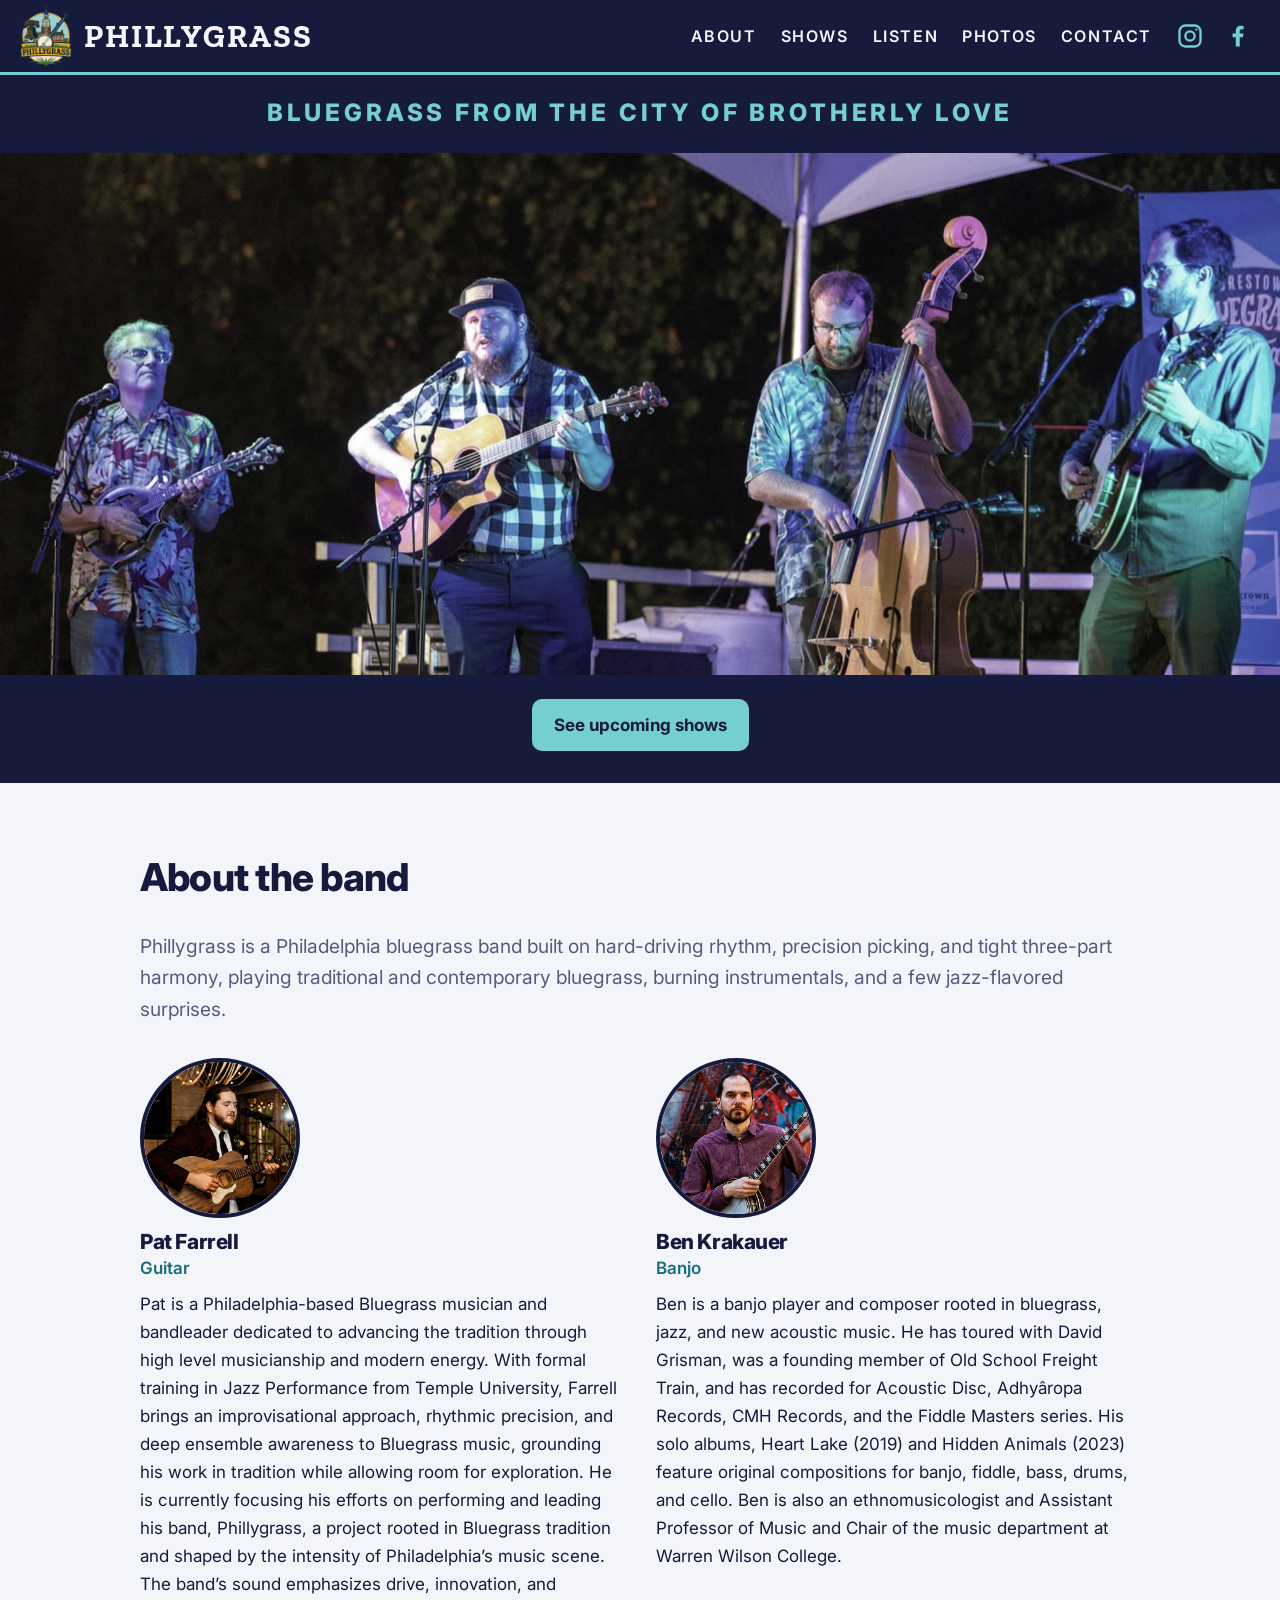
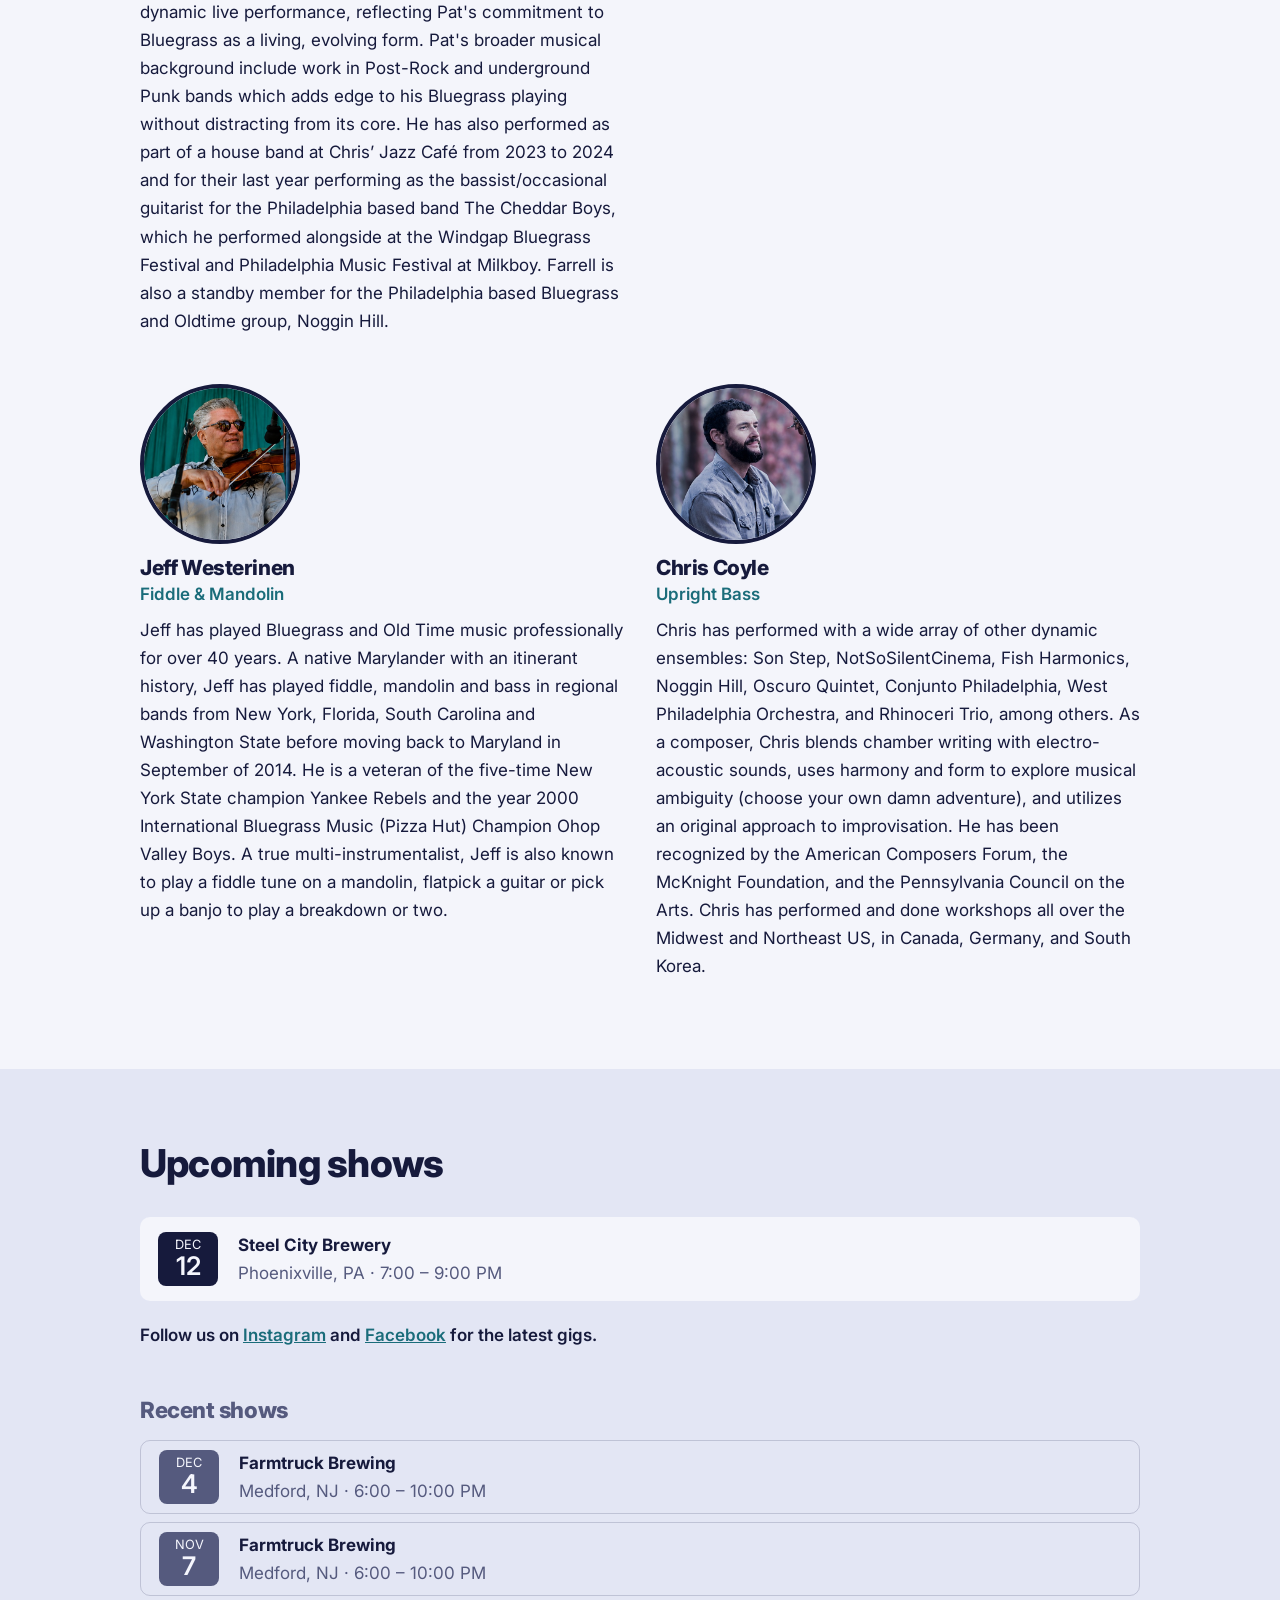
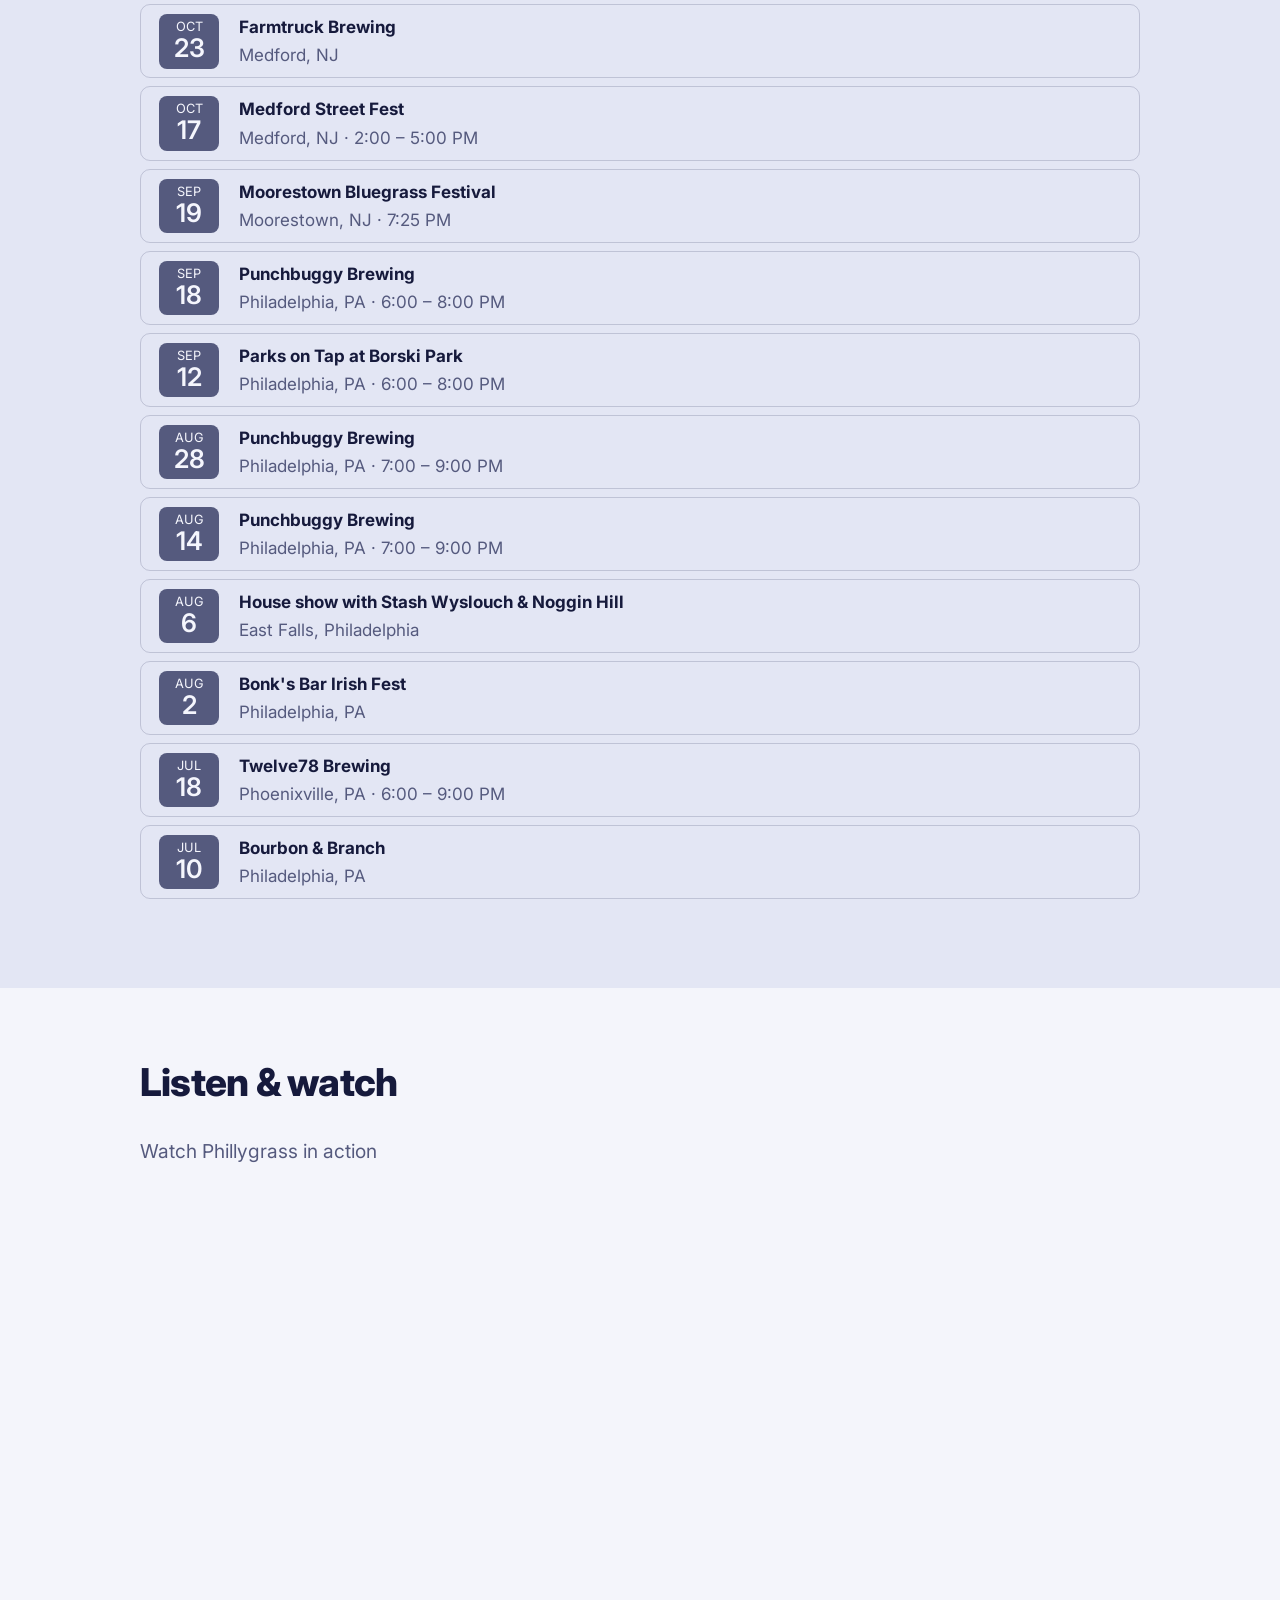
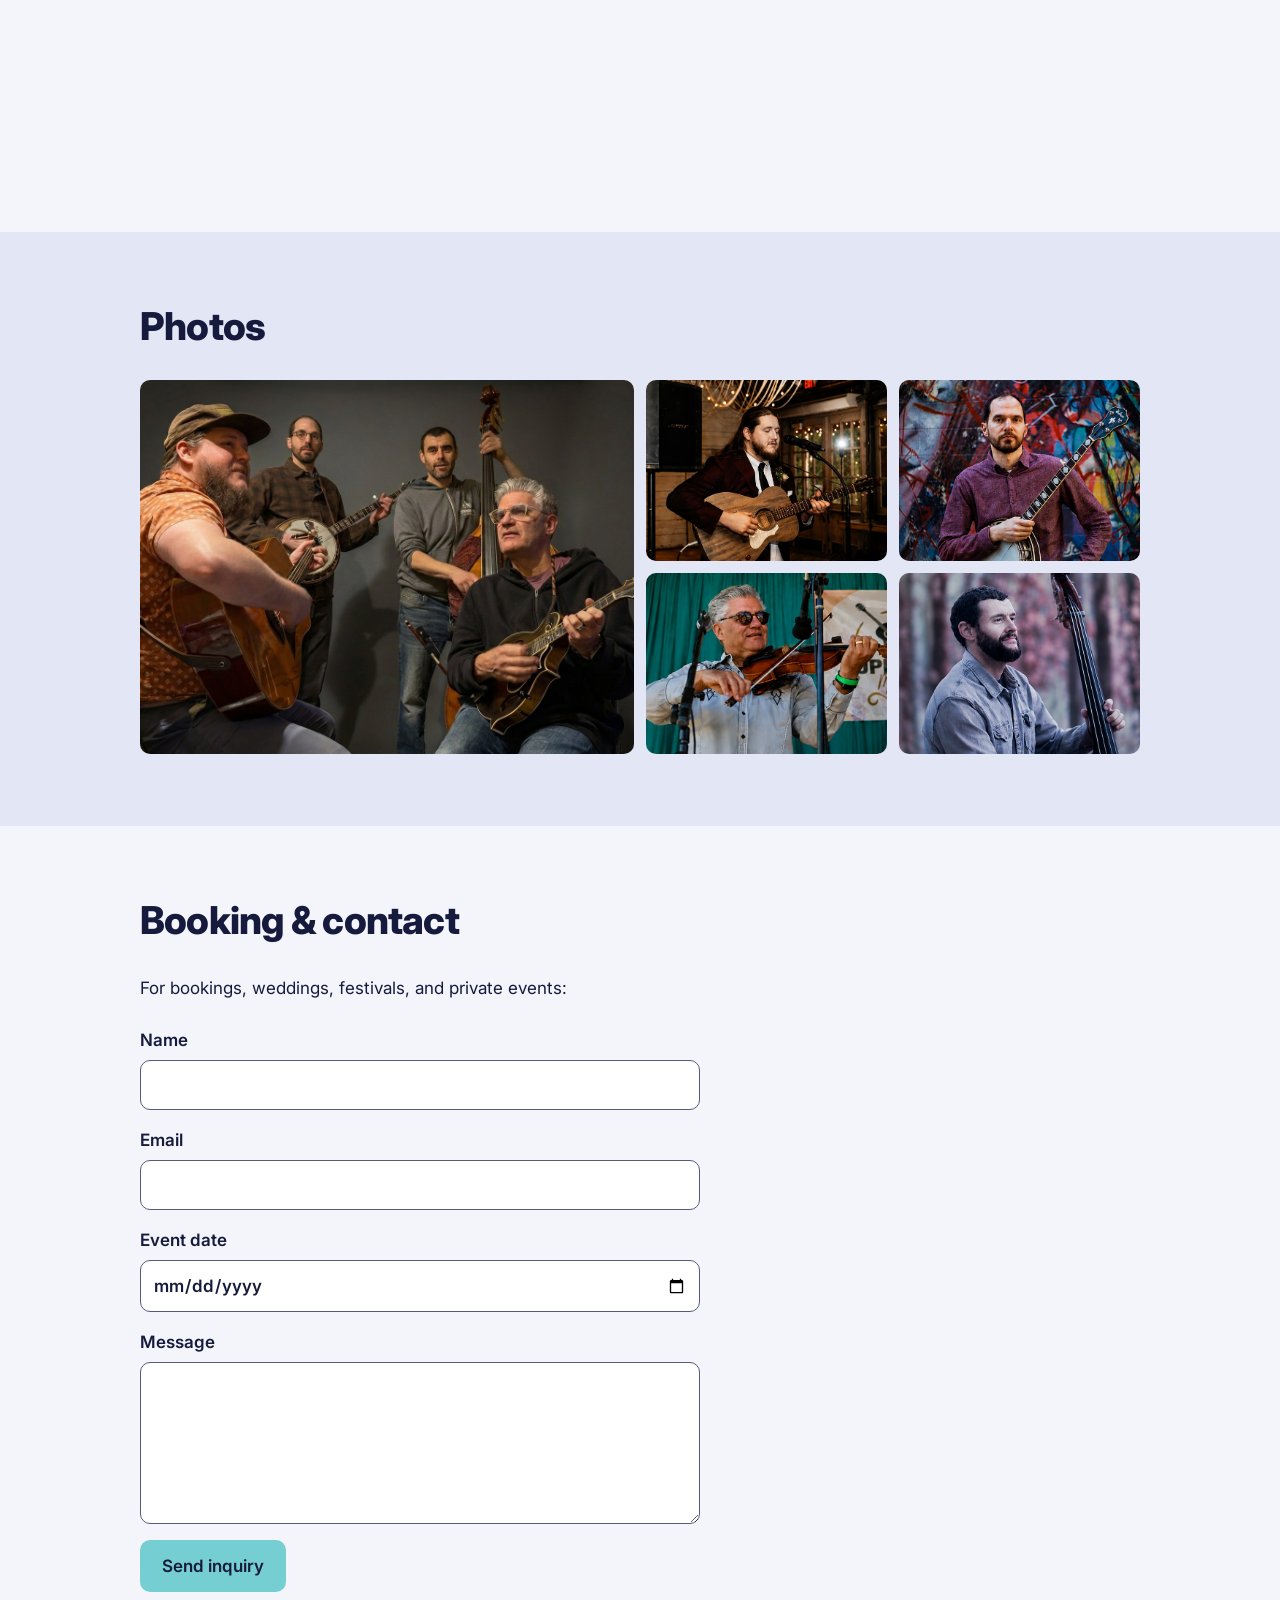
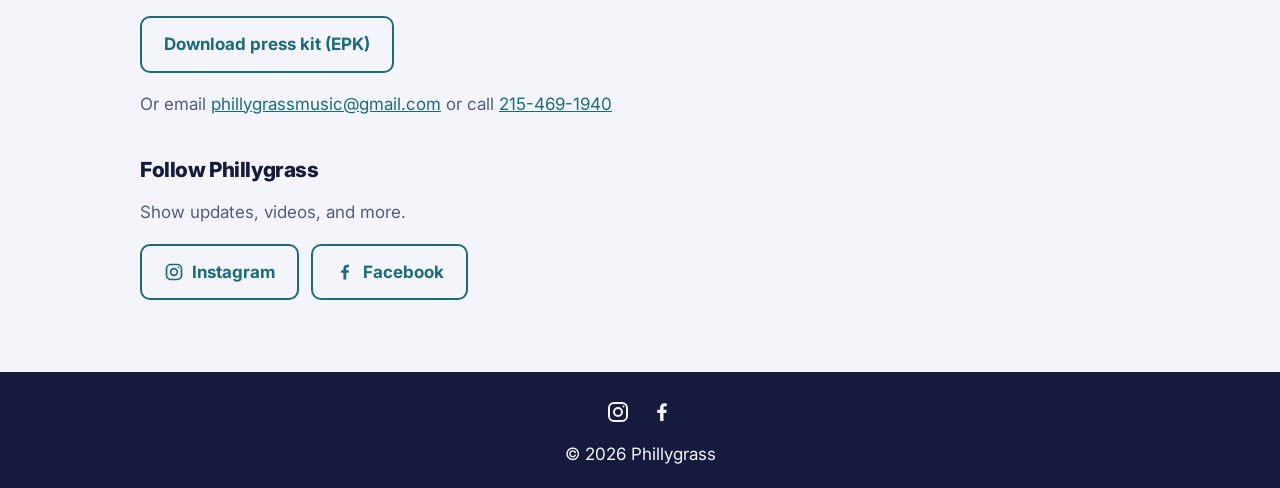
==== index.html @ d00343ff "Add favicon and touch icons Co-Authored-By: Claude <noreply@anthropic.com>" ====
<!doctype html>
<html lang="en">
<head>
  <meta charset="utf-8">
  <meta name="viewport" content="width=device-width, initial-scale=1">
  <title>Phillygrass</title>
  <meta name="description" content="Phillygrass — bluegrass from Philadelphia. Shows, music, and booking.">
  <link rel="icon" href="favicon.ico" sizes="48x48">
  <link rel="icon" href="icon-192.png" type="image/png" sizes="192x192">
  <link rel="apple-touch-icon" href="apple-touch-icon.png">
  <link rel="preconnect" href="https://fonts.googleapis.com">
  <link rel="preconnect" href="https://fonts.gstatic.com" crossorigin>
  <link href="https://fonts.googleapis.com/css2?family=Inter:wght@400;600;700;800&family=Zilla+Slab:wght@700&display=swap" rel="stylesheet">
  <link rel="stylesheet" href="styles.css">
</head>
<body>
  <header class="site-header">
    <a class="logo" href="#top"><img src="images/logo.png" width="449" height="520" alt=""><span>Phillygrass</span></a>
    <button class="nav-toggle" aria-label="Open menu" aria-expanded="false">☰</button>
    <nav class="site-nav">
      <a href="#about">About</a>
      <a href="#shows">Shows</a>
      <a href="#listen">Listen</a>
      <a href="#photos">Photos</a>
      <a href="#contact">Contact</a>
    </nav>
    <div class="social-icons header-social">
      <a href="https://www.instagram.com/phillygrass/" target="_blank" rel="noopener" aria-label="Phillygrass on Instagram">
        <svg viewBox="0 0 24 24" width="24" height="24" fill="none" stroke="currentColor" stroke-width="2" aria-hidden="true"><rect x="3" y="3" width="18" height="18" rx="5"/><circle cx="12" cy="12" r="4"/><circle cx="17.5" cy="6.5" r="1" fill="currentColor" stroke="none"/></svg>
      </a>
      <a href="https://www.facebook.com/profile.php?id=61577040263660" target="_blank" rel="noopener" aria-label="Phillygrass on Facebook">
        <svg viewBox="0 0 24 24" width="24" height="24" fill="currentColor" aria-hidden="true"><path d="M13.5 21v-8h2.7l.5-3.2h-3.2V7.9c0-.9.4-1.7 1.8-1.7h1.5V3.4c-.3 0-1.3-.2-2.4-.2-2.6 0-4.3 1.6-4.3 4.4v2.2H7.3V13h2.8v8h3.4z"/></svg>
      </a>
    </div>
  </header>

  <main id="top">
    <section class="hero">
      <h1 class="visually-hidden">Phillygrass</h1>
      <p class="tagline-bar">Bluegrass from the City of Brotherly Love</p>
      <img class="hero-photo" src="images/hero.jpg" width="1920" height="1228" fetchpriority="high"
           alt="Phillygrass on stage: mandolin, guitar, upright bass and banjo">
      <div class="hero-cta"><a class="button" href="#shows">See upcoming shows</a></div>
    </section>

    <section id="about" class="section">
      <h2>About the band</h2>
      <p class="lead">
        Phillygrass is a Philadelphia bluegrass band built on hard-driving rhythm, precision picking,
        and tight three-part harmony, playing traditional and contemporary bluegrass, burning
        instrumentals, and a few jazz-flavored surprises.
      </p>
      <div class="members">
        <article class="member">
          <img class="photo" src="images/pat-farrell.jpg" alt="Pat Farrell playing guitar" style="object-position: 38% 50%" loading="lazy">
          <h3>Pat Farrell</h3>
          <p class="role">Guitar</p>
          <p>Pat is a Philadelphia-based Bluegrass musician and bandleader dedicated to advancing the tradition through high level musicianship and modern energy. With formal training in Jazz Performance from Temple University, Farrell brings an improvisational approach, rhythmic precision, and deep ensemble awareness to Bluegrass music, grounding his work in tradition while allowing room for exploration. He is currently focusing his efforts on performing and leading his band, Phillygrass, a project rooted in Bluegrass tradition and shaped by the intensity of Philadelphia’s music scene. The band’s sound emphasizes drive, innovation, and dynamic live performance, reflecting Pat's commitment to Bluegrass as a living, evolving form. Pat's broader musical background include work in Post-Rock and underground Punk bands which adds edge to his Bluegrass playing without distracting from its core. He has also performed as part of a house band at Chris’ Jazz Café from 2023 to 2024 and for their last year performing as the bassist/occasional guitarist for the Philadelphia based band The Cheddar Boys, which he performed alongside at the Windgap Bluegrass Festival and Philadelphia Music Festival at Milkboy. Farrell is also a standby member for the Philadelphia based Bluegrass and Oldtime group, Noggin Hill.</p>
        </article>
        <article class="member">
          <img class="photo" src="images/ben-krakauer.jpg" alt="Ben Krakauer with his banjo" style="object-position: 27% 50%" loading="lazy">
          <h3>Ben Krakauer</h3>
          <p class="role">Banjo</p>
          <p>Ben is a banjo player and composer rooted in bluegrass, jazz, and new acoustic music. He has toured with David Grisman, was a founding member of Old School Freight Train, and has recorded for Acoustic Disc, Adhyâropa Records, CMH Records, and the Fiddle Masters series. His solo albums, Heart Lake (2019) and Hidden Animals (2023) feature original compositions for banjo, fiddle, bass, drums, and cello. Ben is also an ethnomusicologist and Assistant Professor of Music and Chair of the music department at Warren Wilson College.</p>
        </article>
        <article class="member">
          <img class="photo" src="images/jeff-westerinen.jpg" alt="Jeff Westerinen playing fiddle" style="object-position: 5% 50%" loading="lazy">
          <h3>Jeff Westerinen</h3>
          <p class="role">Fiddle &amp; Mandolin</p>
          <p>Jeff has played Bluegrass and Old Time music professionally for over 40 years. A native Marylander with an itinerant history, Jeff has played fiddle, mandolin and bass in regional bands from New York, Florida, South Carolina and Washington State before moving back to Maryland in September of 2014. He is a veteran of the five-time New York State champion Yankee Rebels and the year 2000 International Bluegrass Music (Pizza Hut) Champion Ohop Valley Boys. A true multi-instrumentalist, Jeff is also known to play a fiddle tune on a mandolin, flatpick a guitar or pick up a banjo to play a breakdown or two.</p>
        </article>
        <article class="member">
          <img class="photo" src="images/chris-coyle.jpg" alt="Chris Coyle with his upright bass" style="object-position: 0% 50%" loading="lazy">
          <h3>Chris Coyle</h3>
          <p class="role">Upright Bass</p>
          <p>Chris has performed with a wide array of other dynamic ensembles: Son Step, NotSoSilentCinema, Fish Harmonics, Noggin Hill, Oscuro Quintet, Conjunto Philadelphia, West Philadelphia Orchestra, and Rhinoceri Trio, among others. As a composer, Chris blends chamber writing with electro-acoustic sounds, uses harmony and form to explore musical ambiguity (choose your own damn adventure), and utilizes an original approach to improvisation. He has been recognized by the American Composers Forum, the McKnight Foundation, and the Pennsylvania Council on the Arts. Chris has performed and done workshops all over the Midwest and Northeast US, in Canada, Germany, and South Korea.</p>
        </article>
      </div>
    </section>

    <section id="shows" class="section alt">
      <h2>Upcoming shows</h2>
      <ul class="shows" id="show-list"></ul>
      <p class="muted" id="no-shows" hidden>No shows booked right now. Check back soon!</p>
      <p class="follow-hint">Follow us on
        <a href="https://www.instagram.com/phillygrass/" target="_blank" rel="noopener">Instagram</a> and
        <a href="https://www.facebook.com/profile.php?id=61577040263660" target="_blank" rel="noopener">Facebook</a>
        for the latest gigs.</p>
      <h3 class="past-heading" id="past-heading" hidden>Recent shows</h3>
      <ul class="shows past" id="past-list"></ul>
      <!-- TODO: add Bandsintown artist ID to embed below -->
      <!-- <div class="bandsintown-embed" style="margin-top: 40px;"></div> -->
    </section>

    <section id="listen" class="section">
      <h2>Listen &amp; watch</h2>
      <p class="lead">Watch Phillygrass in action</p>
      <div class="media">
        <div class="embed">
          <iframe src="https://www.youtube-nocookie.com/embed/i1veaKCDo1w" title="Phillygrass: Beating Around the Bush"
                  loading="lazy" allow="accelerometer; encrypted-media; gyroscope; picture-in-picture" allowfullscreen></iframe>
        </div>
        <div class="embed">
          <iframe src="https://www.youtube-nocookie.com/embed/bGxZqrZrYQU" title="Phillygrass: Blue Ridge Cabin Home"
                  loading="lazy" allow="accelerometer; encrypted-media; gyroscope; picture-in-picture" allowfullscreen></iframe>
        </div>
        <div class="embed">
          <iframe src="https://www.youtube-nocookie.com/embed/hlEKR7obTJA" title="Phillygrass: Kentucky Waltz"
                  loading="lazy" allow="accelerometer; encrypted-media; gyroscope; picture-in-picture" allowfullscreen></iframe>
        </div>
        <div class="embed">
          <iframe src="https://www.youtube-nocookie.com/embed/d9OqrLvWnGY" title="Phillygrass: Girl from West Virginia"
                  loading="lazy" allow="accelerometer; encrypted-media; gyroscope; picture-in-picture" allowfullscreen></iframe>
        </div>
        <!-- TODO: add more videos here, or a Spotify/Bandcamp player embed -->
        <!-- <div class="embed">...</div> -->
      </div>
    </section>

    <section id="photos" class="section alt">
      <h2>Photos</h2>
      <div class="gallery">
        <figure class="gallery-item feature"><img src="images/band.jpg" width="1344" height="800" alt="Phillygrass: guitar, banjo, upright bass and mandolin" loading="lazy"></figure>
        <figure class="gallery-item"><img src="images/pat-farrell.jpg" width="740" height="494" alt="Pat Farrell playing guitar" style="object-position: 38% 50%" loading="lazy"></figure>
        <figure class="gallery-item"><img src="images/ben-krakauer.jpg" width="760" height="494" alt="Ben Krakauer with his banjo" style="object-position: 27% 50%" loading="lazy"></figure>
        <figure class="gallery-item"><img src="images/jeff-westerinen.jpg" width="740" height="494" alt="Jeff Westerinen playing fiddle" style="object-position: 5% 50%" loading="lazy"></figure>
        <figure class="gallery-item"><img src="images/chris-coyle.jpg" width="760" height="494" alt="Chris Coyle with his upright bass" style="object-position: 0% 50%" loading="lazy"></figure>
      </div>
    </section>

    <section id="contact" class="section">
      <h2>Booking &amp; contact</h2>
      <p>For bookings, weddings, festivals, and private events:</p>
      <form class="contact-form" action="https://formspree.io/f/mrppdyee" method="POST">
        <label>Name <input type="text" name="name" required autocomplete="name"></label>
        <label>Email <input type="email" name="email" required autocomplete="email"></label>
        <label>Event date <input type="date" name="event_date"></label>
        <label>Message <textarea name="message" rows="5" required></textarea></label>
        <input type="text" name="_gotcha" tabindex="-1" autocomplete="off" class="hp" aria-hidden="true">
        <button class="button" type="submit">Send inquiry</button>
      </form>
      <!-- TODO: put the real EPK PDF at epk/phillygrass-epk.pdf -->
      <p><a class="button outline" href="epk/phillygrass-epk.pdf" download>Download press kit (EPK)</a></p>
      <p class="muted">Or email <a href="mailto:phillygrassmusic@gmail.com">phillygrassmusic@gmail.com</a> or call <a href="tel:+12154691940">215-469-1940</a></p>
      <h3 class="follow-heading">Follow Phillygrass</h3>
      <p class="muted">Show updates, videos, and more.</p>
      <div class="social-buttons">
        <a class="button outline" href="https://www.instagram.com/phillygrass/" target="_blank" rel="noopener">
          <svg viewBox="0 0 24 24" width="20" height="20" fill="none" stroke="currentColor" stroke-width="2" aria-hidden="true"><rect x="3" y="3" width="18" height="18" rx="5"/><circle cx="12" cy="12" r="4"/><circle cx="17.5" cy="6.5" r="1" fill="currentColor" stroke="none"/></svg>
          Instagram
        </a>
        <a class="button outline" href="https://www.facebook.com/profile.php?id=61577040263660" target="_blank" rel="noopener">
          <svg viewBox="0 0 24 24" width="20" height="20" fill="currentColor" aria-hidden="true"><path d="M13.5 21v-8h2.7l.5-3.2h-3.2V7.9c0-.9.4-1.7 1.8-1.7h1.5V3.4c-.3 0-1.3-.2-2.4-.2-2.6 0-4.3 1.6-4.3 4.4v2.2H7.3V13h2.8v8h3.4z"/></svg>
          Facebook
        </a>
      </div>
    </section>
  </main>

  <footer class="site-footer">
    <div class="social-icons">
      <a href="https://www.instagram.com/phillygrass/" target="_blank" rel="noopener" aria-label="Phillygrass on Instagram">
        <svg viewBox="0 0 24 24" width="24" height="24" fill="none" stroke="currentColor" stroke-width="2" aria-hidden="true"><rect x="3" y="3" width="18" height="18" rx="5"/><circle cx="12" cy="12" r="4"/><circle cx="17.5" cy="6.5" r="1" fill="currentColor" stroke="none"/></svg>
      </a>
      <a href="https://www.facebook.com/profile.php?id=61577040263660" target="_blank" rel="noopener" aria-label="Phillygrass on Facebook">
        <svg viewBox="0 0 24 24" width="24" height="24" fill="currentColor" aria-hidden="true"><path d="M13.5 21v-8h2.7l.5-3.2h-3.2V7.9c0-.9.4-1.7 1.8-1.7h1.5V3.4c-.3 0-1.3-.2-2.4-.2-2.6 0-4.3 1.6-4.3 4.4v2.2H7.3V13h2.8v8h3.4z"/></svg>
      </a>
    </div>
    <p>&copy; <span id="year"></span> Phillygrass</p>
  </footer>

  <script src="shows.js"></script>
  <script src="main.js"></script>
</body>
</html>
---- styles.css ----
:root {
  --bg: #f4f5fb;
  --bg-alt: #e3e6f4;
  --ink: #161a3c;
  --muted: #555a7e;
  --accent: #75cfd2;
  --link: #1a6c7a;
  --on-dark: #f5f6fd;
  --night: #161a3c;
  --radius: 10px;
  --max: 1000px;
}

* { box-sizing: border-box; }
html { scroll-behavior: smooth; scroll-padding-top: 64px; }
body {
  margin: 0;
  background: var(--bg);
  color: var(--ink);
  font-family: "Inter", system-ui, -apple-system, "Segoe UI", Roboto, sans-serif;
  font-size: 17px;
  line-height: 1.65;
  -webkit-font-smoothing: antialiased;
}
h1, h2, h3 { font-weight: 800; letter-spacing: -0.02em; line-height: 1.15; }
a { color: var(--link); }
.muted { color: var(--muted); }

/* Header */
.site-header {
  position: sticky; top: 0; z-index: 10;
  display: flex; align-items: center; justify-content: space-between;
  padding: 6px 20px;
  background: var(--night);
  border-bottom: 3px solid var(--accent);
}
.logo {
  display: flex; align-items: center; gap: 12px;
  color: var(--on-dark); text-decoration: none;
  font-family: "Zilla Slab", Georgia, serif; font-size: 2rem; font-weight: 700; letter-spacing: 0.06em; text-transform: uppercase;
}
.logo img { height: 60px; width: auto; display: block; }
.site-nav { display: flex; gap: 24px; }
.site-nav a {
  color: var(--on-dark); text-decoration: none;
  font-size: 1rem; font-weight: 600; letter-spacing: 0.1em; text-transform: uppercase;
}
.site-nav a:hover { color: var(--accent); }
.logo { margin-right: auto; }
.social-icons { display: flex; gap: 4px; }
.social-icons a { display: grid; place-items: center; width: 40px; height: 40px; color: var(--on-dark); }
.social-icons a:hover { color: var(--accent); }
.header-social { margin-left: 16px; }
.header-social a { width: 44px; height: 44px; color: var(--accent); }
.header-social a:hover { color: var(--on-dark); }
.header-social svg { width: 28px; height: 28px; }
.nav-toggle {
  display: none; background: none; border: 0;
  color: var(--on-dark); font-size: 1.6rem; cursor: pointer;
}

/* Hero */
.hero { background: var(--night); color: var(--on-dark); text-align: center; }
.hero-photo {
  display: block; width: 100%; height: auto;
  max-height: 58vh; object-fit: cover; object-position: center 40%;
}
.tagline-bar {
  background: var(--night); color: var(--accent); text-align: center;
  padding: 18px 20px 20px; margin: 0;
  font-size: 1.5rem; font-weight: 800; letter-spacing: 0.16em; text-transform: uppercase;
}
.hero-cta { padding: 24px 20px 32px; }
.visually-hidden {
  position: absolute; width: 1px; height: 1px; overflow: hidden;
  clip: rect(0 0 0 0); white-space: nowrap;
}

/* Buttons */
.button {
  display: inline-block;
  background: var(--accent); color: var(--night);
  padding: 12px 22px; border-radius: var(--radius);
  text-decoration: none; font-weight: 700;
}
.button:hover { filter: brightness(1.1); }
.button.small { padding: 6px 14px; font-size: 0.9rem; }

/* Sections */
.section { padding: 72px 20px; }
.section > * { max-width: var(--max); margin-left: auto; margin-right: auto; }
.section.alt { background: var(--bg-alt); }
.section h2 { font-size: 2.4rem; margin-top: 0; }
.lead { font-size: 1.2rem; color: var(--muted); }

/* Members */
.members {
  display: grid; gap: 32px;
  grid-template-columns: repeat(auto-fit, minmax(min(100%, 420px), 1fr));
  margin-top: 32px;
}
.member .photo {
  display: block; object-fit: cover;
  width: 160px; aspect-ratio: 1; border-radius: 50%;
  background: var(--bg-alt) center/cover;
  border: 4px solid var(--night);
  margin-bottom: 12px;
}
.member h3 { margin: 0; font-size: 1.3rem; }
.member .role { margin: 0 0 8px; color: var(--link); font-weight: 600; }
.member p { margin-top: 0; }

/* Shows */
.shows { list-style: none; padding: 0; display: grid; gap: 14px; }
.show {
  display: flex; align-items: center; gap: 20px;
  background: var(--bg); padding: 14px 18px; border-radius: var(--radius);
}
.show-date {
  display: flex; flex-direction: column; align-items: center;
  min-width: 60px; padding: 6px; border-radius: 8px;
  background: var(--night); color: var(--on-dark); line-height: 1.1;
}
.show-date .month { text-transform: uppercase; font-size: 0.8rem; }
.show-date .day { font-size: 1.6rem; font-weight: 600; }
.show-info { flex: 1; display: flex; flex-direction: column; }
.past-heading { margin: 48px auto 16px; font-size: 1.4rem; color: var(--muted); }
.shows.past { gap: 8px; }
.shows.past .show { padding: 8px 18px; background: transparent; border: 1px solid rgba(85, 90, 126, 0.25); }
.shows.past .show-date { background: var(--muted); }

/* Media */
.media { display: grid; gap: 24px; grid-template-columns: repeat(auto-fit, minmax(min(100%, 400px), 1fr)); }
.embed { aspect-ratio: 16 / 9; border-radius: var(--radius); overflow: hidden; }
.embed iframe { width: 100%; height: 100%; border: 0; }
.placeholder {
  display: grid; place-items: center;
  border: 2px dashed var(--muted); color: var(--muted);
}

/* Gallery */
.gallery { display: grid; gap: 12px; grid-template-columns: repeat(4, 1fr); }
.gallery-item { margin: 0; }
.gallery-item.feature { grid-column: span 2; grid-row: span 2; }
.gallery-photo, .gallery-item img {
  width: 100%; aspect-ratio: 4 / 3; object-fit: cover;
  border-radius: var(--radius); background: var(--bg) center/cover;
  border: 2px dashed var(--muted);
}
.gallery-item img { border: 0; display: block; height: auto; }
.gallery-item.feature img { height: 100%; aspect-ratio: auto; }

/* Contact form */
.contact-form {
  display: grid; gap: 16px; margin: 24px auto;
  grid-template-columns: minmax(0, 560px);
}
.contact-form label { display: grid; gap: 6px; font-weight: 600; }
.contact-form input, .contact-form textarea {
  font: inherit; padding: 10px 12px; border: 1px solid var(--muted);
  border-radius: var(--radius); background: #fff; color: var(--ink);
}
.contact-form button { justify-self: start; border: 0; cursor: pointer; font: inherit; font-weight: 600; }
.hp { position: absolute; left: -9999px; }
.button.outline { background: transparent; color: var(--link); border: 2px solid var(--link); }

/* Contact */
.follow-hint { margin: 20px auto 0; font-weight: 600; }
.follow-heading { margin: 40px auto 4px; font-size: 1.3rem; }
.social-buttons { display: flex; gap: 12px; flex-wrap: wrap; margin-top: 12px; }
.social-buttons .button { display: inline-flex; align-items: center; gap: 8px; }

/* Footer */
.site-footer { background: var(--night); color: var(--on-dark); text-align: center; padding: 20px; }
.site-footer .social-icons { justify-content: center; margin-bottom: 8px; }
.site-footer p { margin: 0; }

/* Mobile */
@media (max-width: 680px) {
  .nav-toggle { display: block; order: 2; }
  .header-social { order: 1; margin-left: 0; }
  .site-nav {
    display: none;
    position: absolute; top: 100%; left: 0; right: 0;
    flex-direction: column; gap: 0;
    background: var(--night);
    border-bottom: 3px solid var(--accent);
    box-shadow: 0 8px 16px rgba(0, 0, 0, 0.35);
  }
  .site-nav.open { display: flex; }
  .site-nav a { padding: 14px 20px; border-top: 1px solid rgba(255, 255, 255, 0.1); }
  .logo { font-size: 1.45rem; }
  .logo img { height: 46px; }
  .tagline-bar { font-size: 0.68rem; letter-spacing: 0.1em; padding: 12px 12px 14px; }
  .section { padding: 56px 16px; }
  .show { flex-wrap: wrap; }
  .gallery { grid-template-columns: repeat(2, 1fr); }
  .gallery-item.feature { grid-column: 1 / -1; grid-row: auto; }
  .gallery-item.feature img { height: auto; aspect-ratio: 16 / 10; }
}
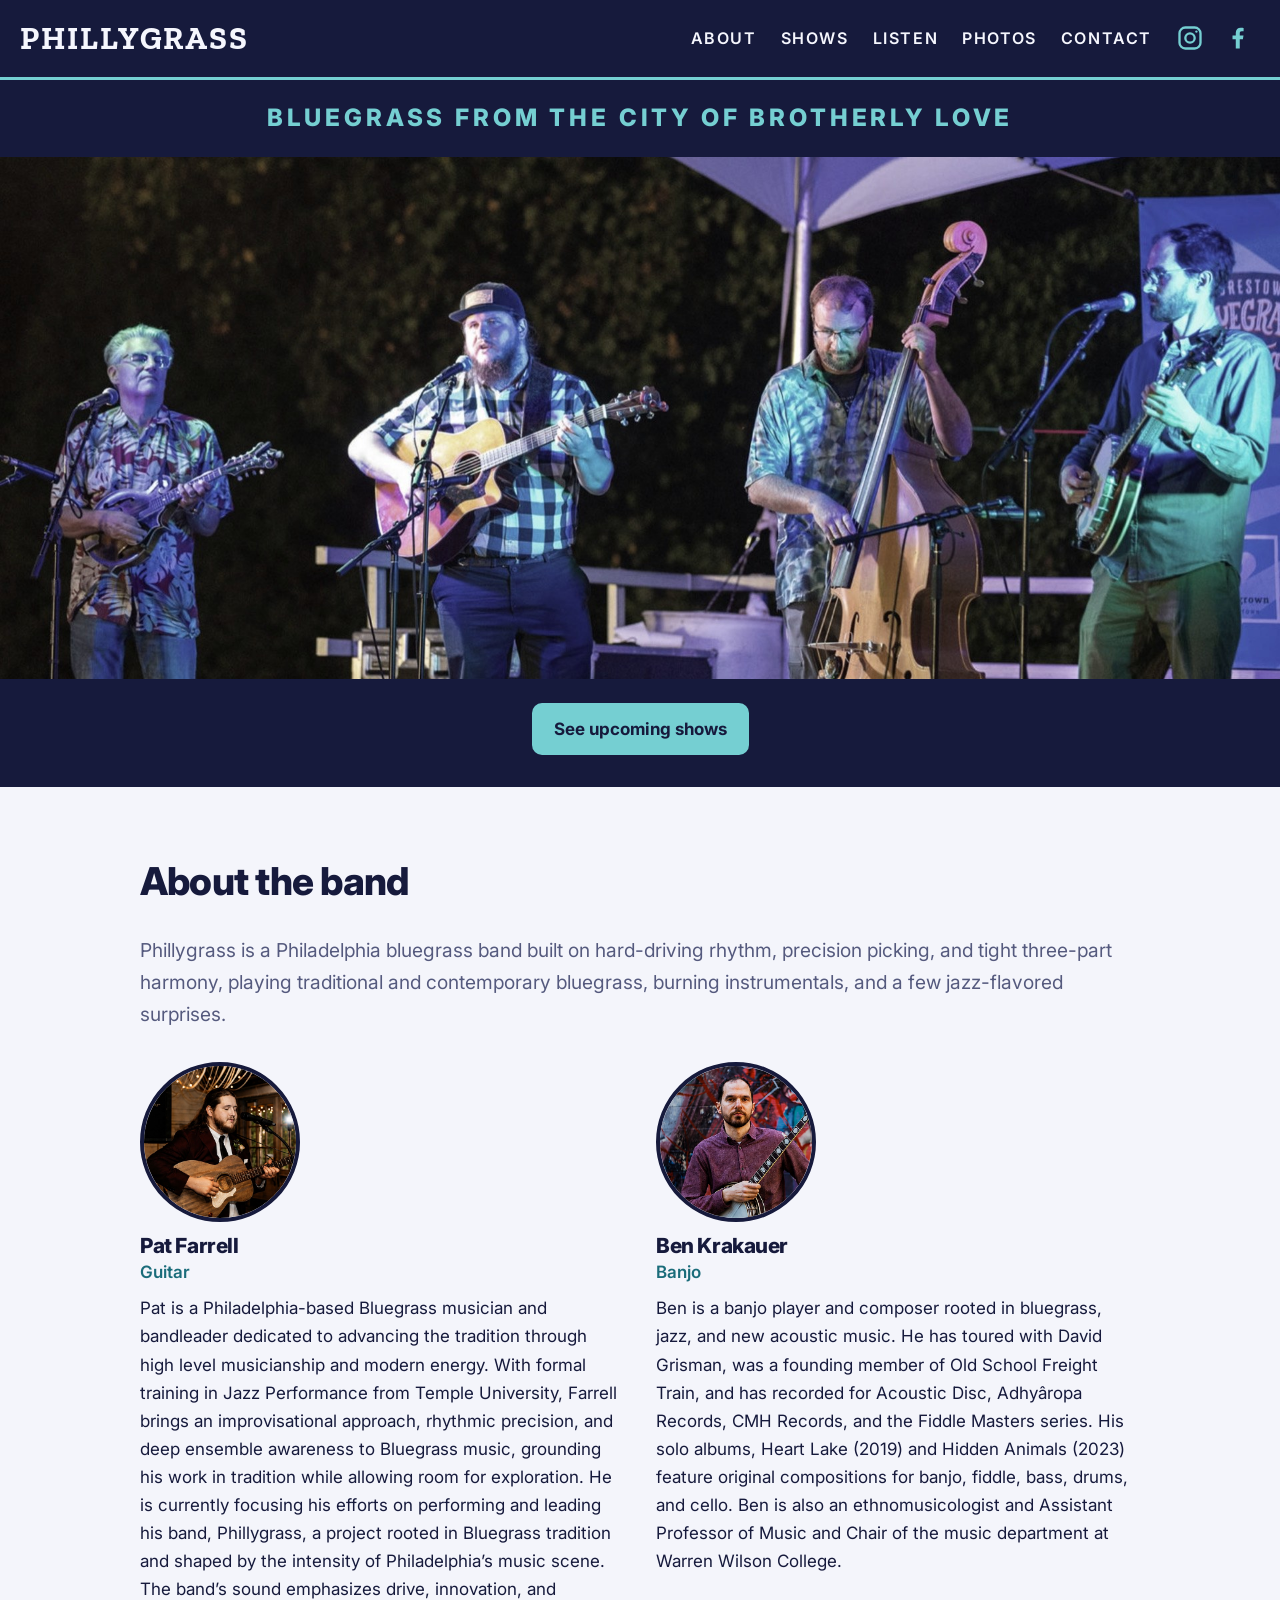
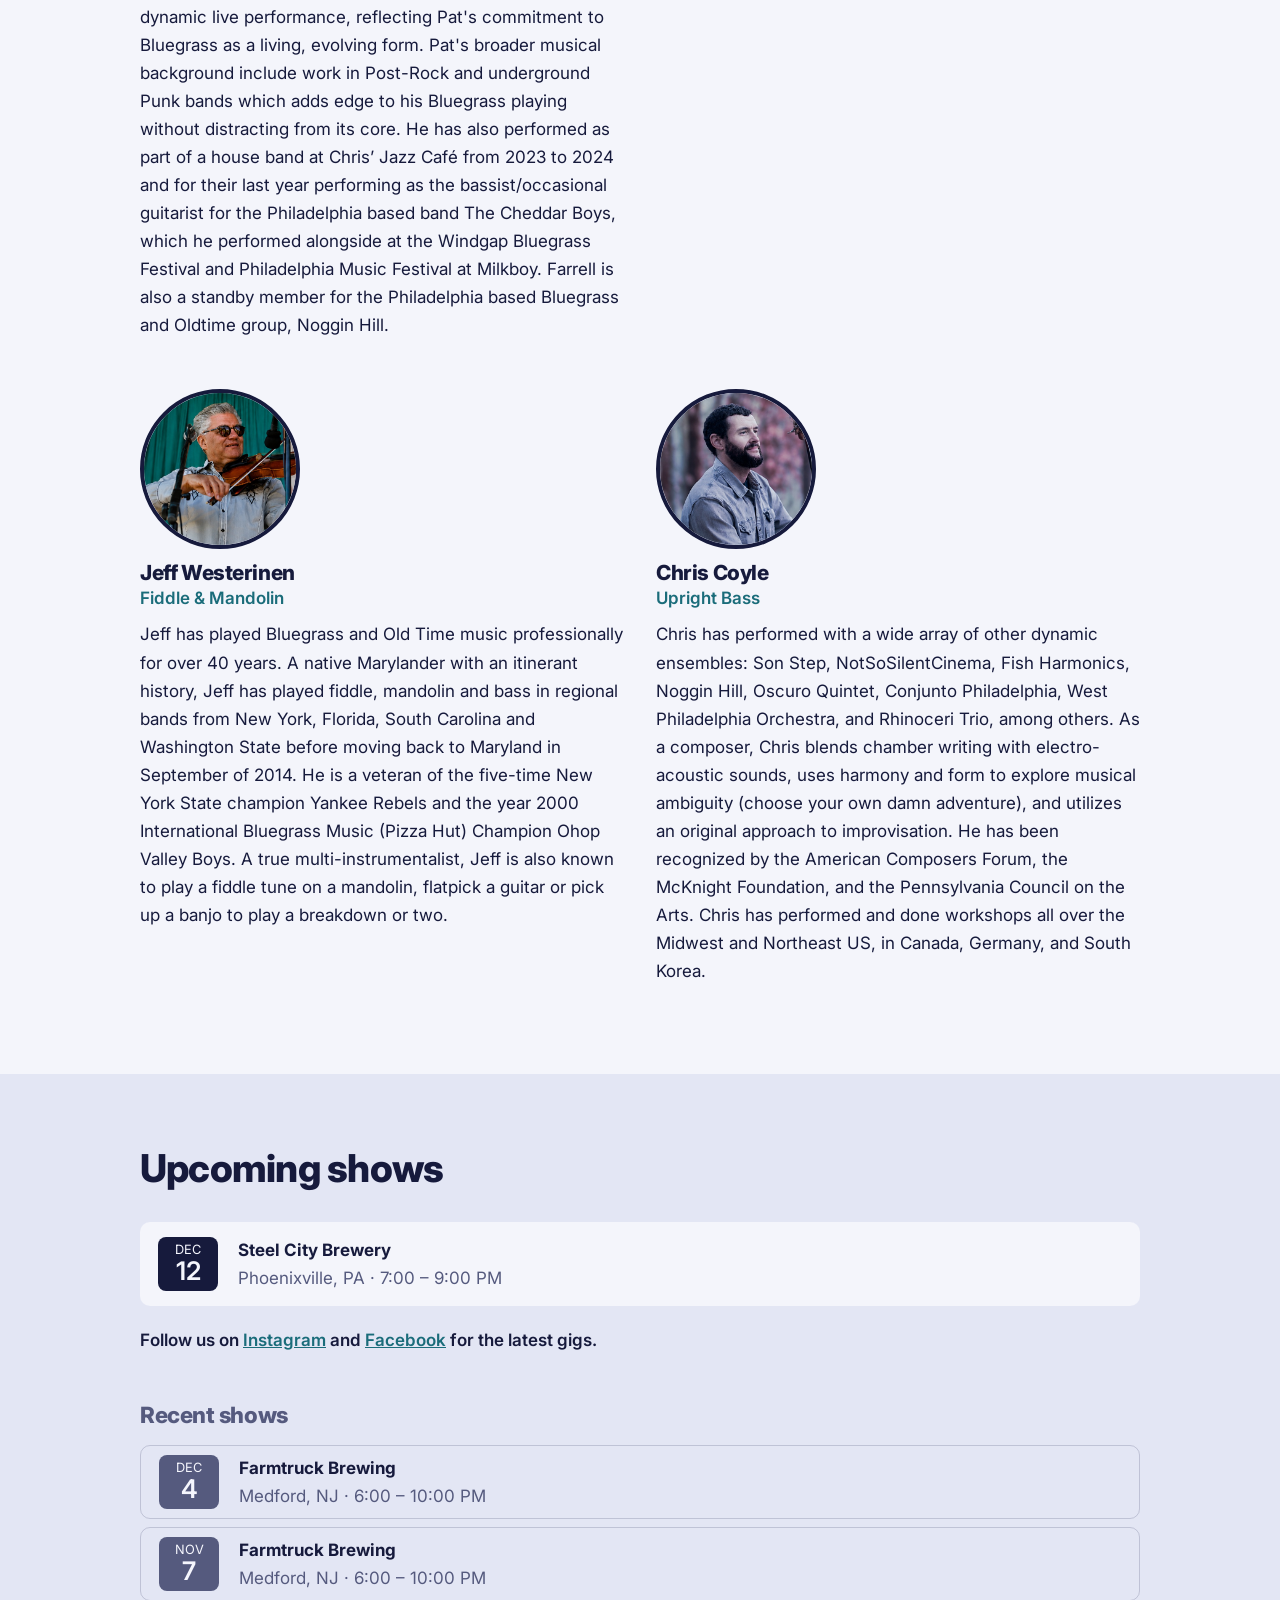
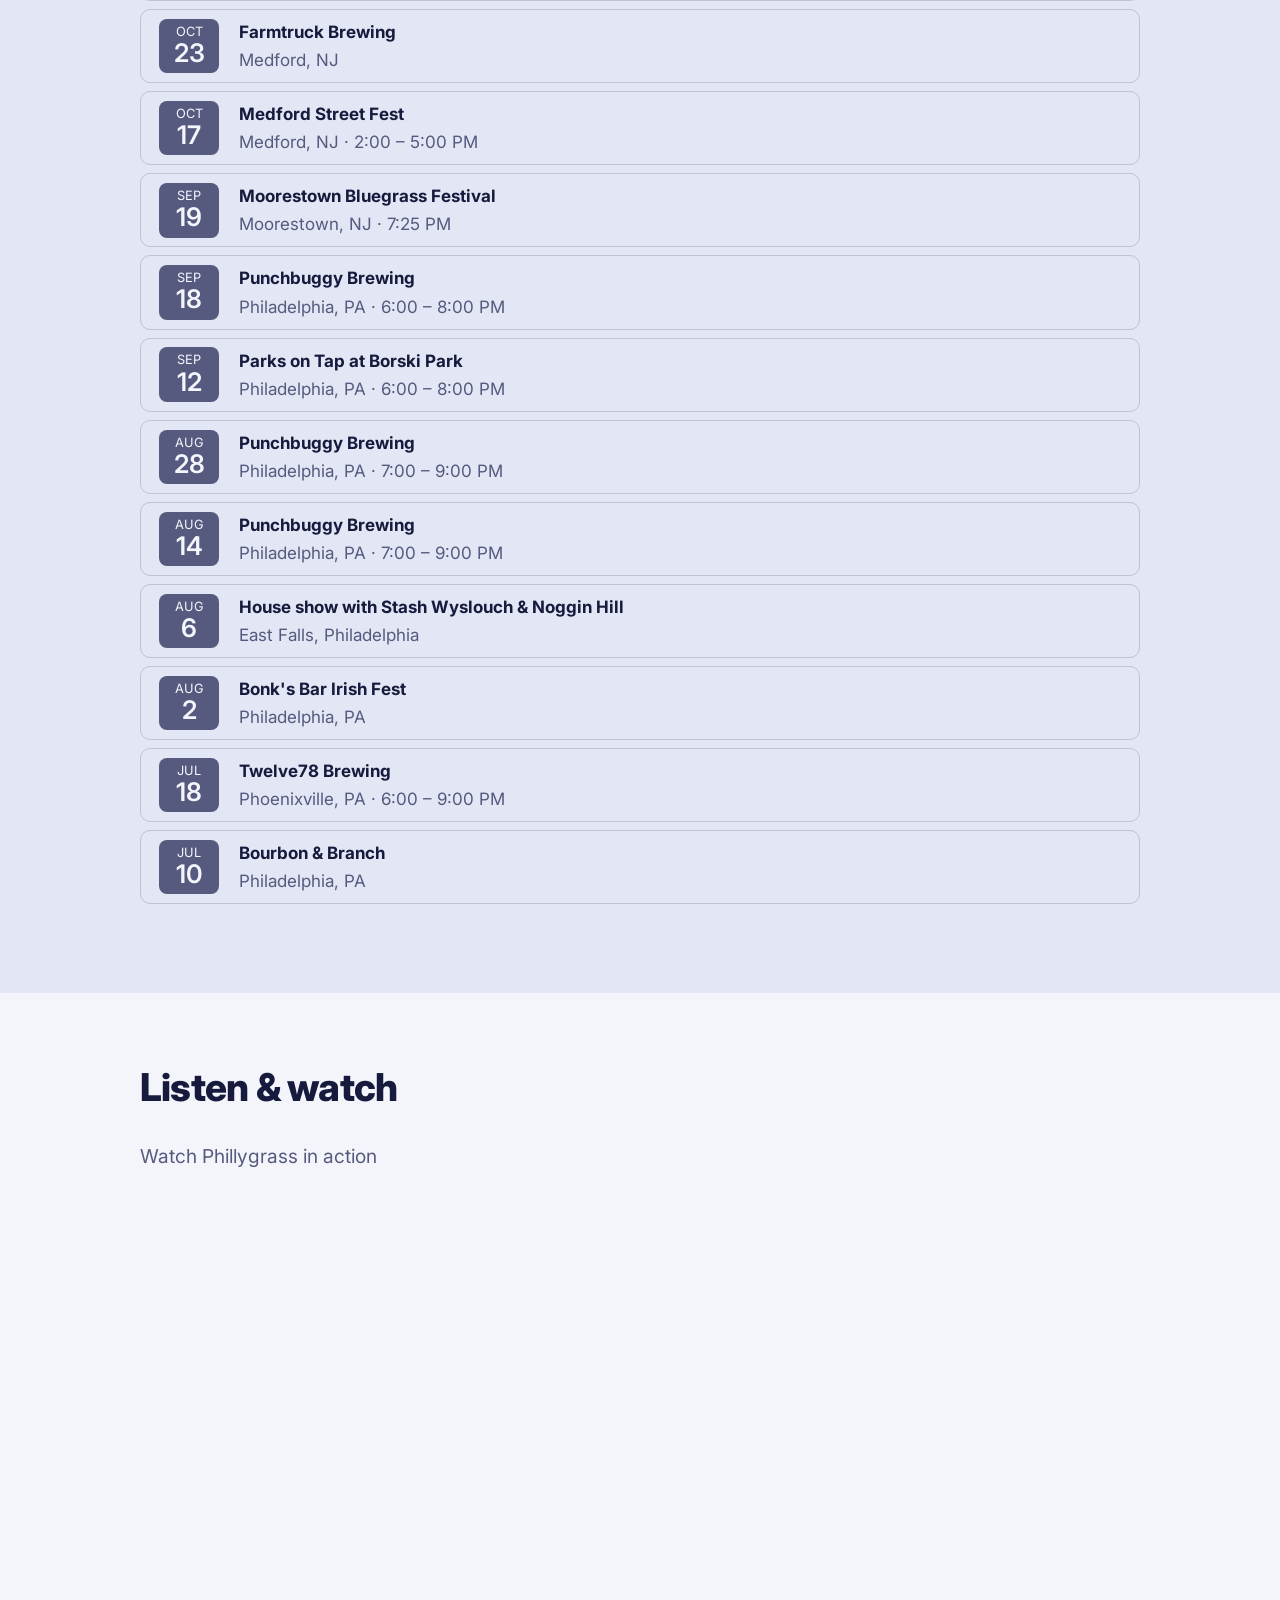
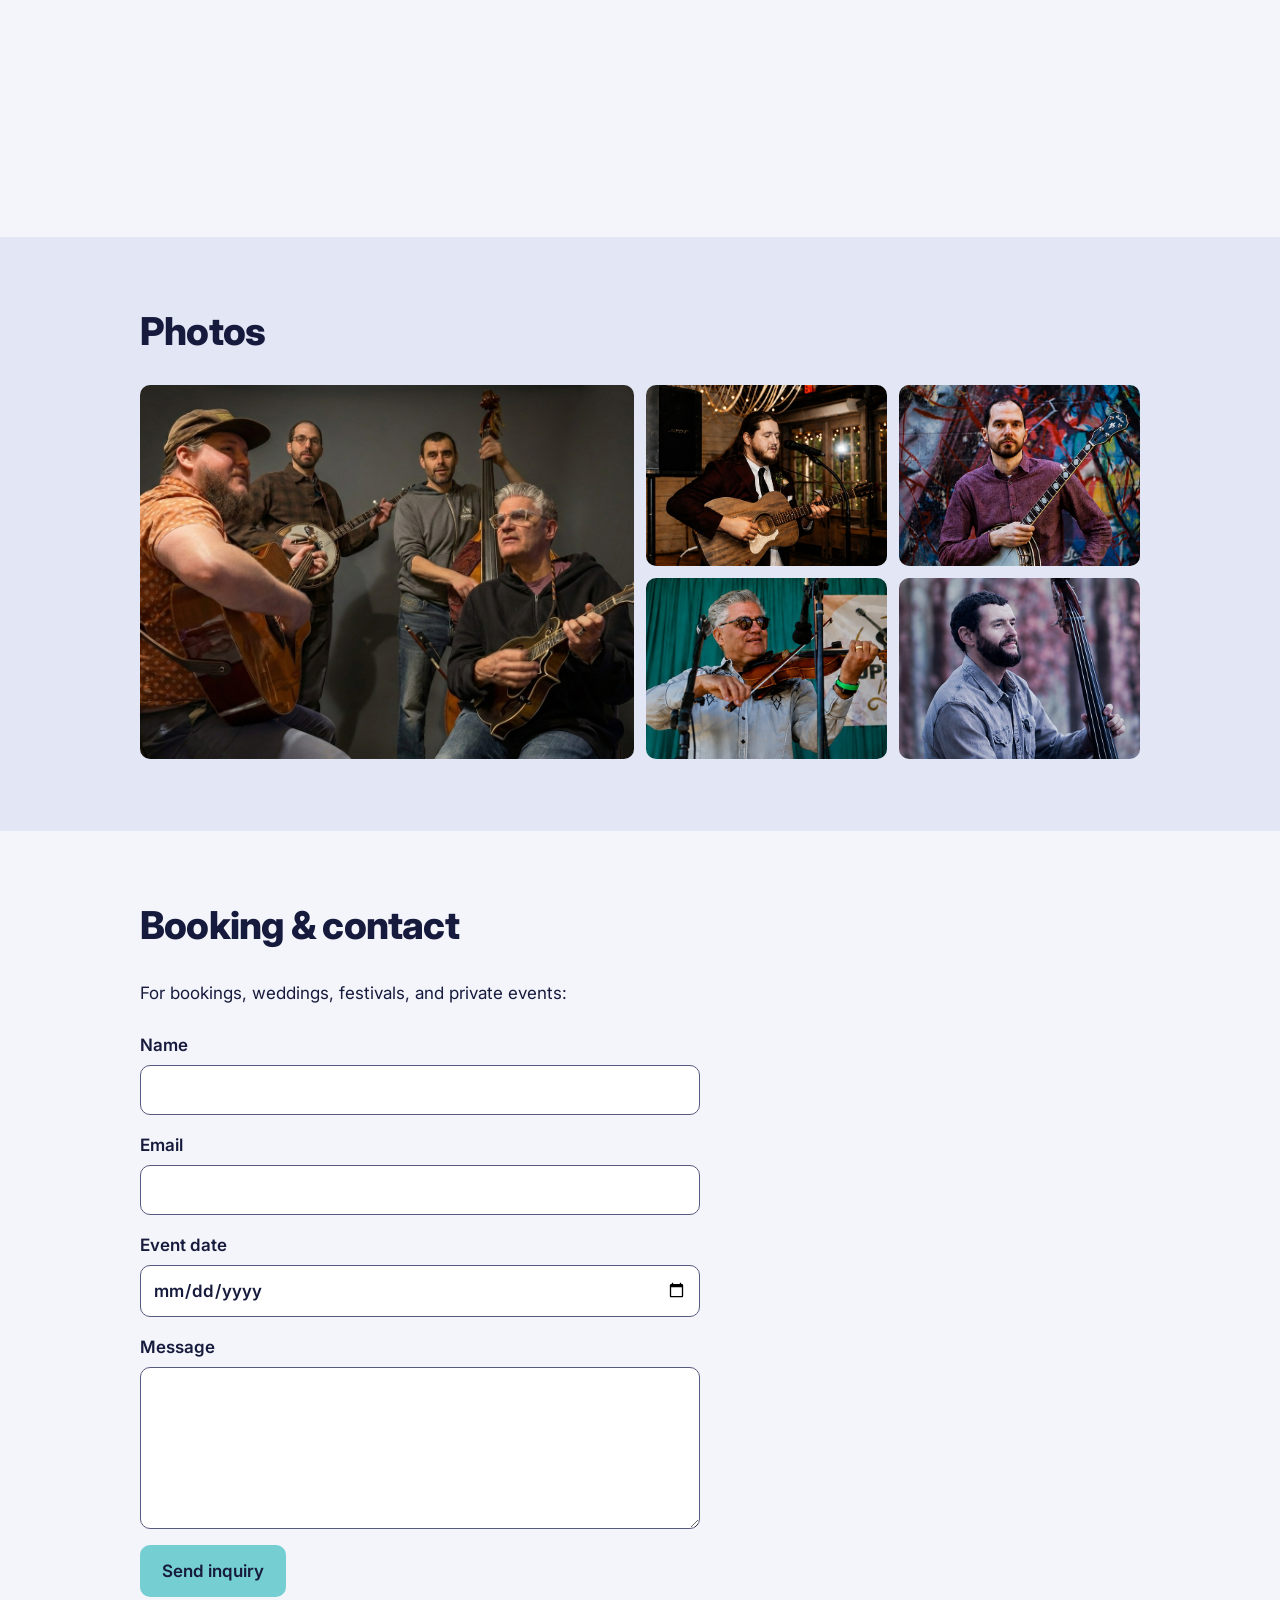
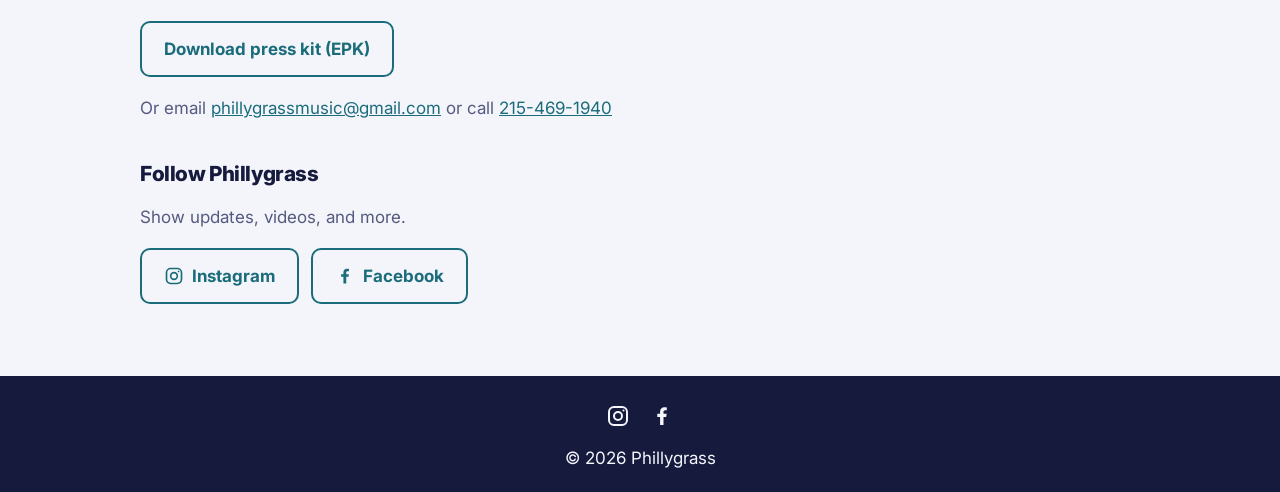
==== commit fe2e8ade: "Remove logo and logo-based favicons Co-Authored-By: Claude <noreply@anthropic.com>" ====
--- a/index.html
+++ b/index.html
@@ -5,9 +5,6 @@
   <meta name="viewport" content="width=device-width, initial-scale=1">
   <title>Phillygrass</title>
   <meta name="description" content="Phillygrass — bluegrass from Philadelphia. Shows, music, and booking.">
-  <link rel="icon" href="favicon.ico" sizes="48x48">
-  <link rel="icon" href="icon-192.png" type="image/png" sizes="192x192">
-  <link rel="apple-touch-icon" href="apple-touch-icon.png">
   <link rel="preconnect" href="https://fonts.googleapis.com">
   <link rel="preconnect" href="https://fonts.gstatic.com" crossorigin>
   <link href="https://fonts.googleapis.com/css2?family=Inter:wght@400;600;700;800&family=Zilla+Slab:wght@700&display=swap" rel="stylesheet">
@@ -15,7 +12,7 @@
 </head>
 <body>
   <header class="site-header">
-    <a class="logo" href="#top"><img src="images/logo.png" width="449" height="520" alt=""><span>Phillygrass</span></a>
+    <a class="logo" href="#top">Phillygrass</a>
     <button class="nav-toggle" aria-label="Open menu" aria-expanded="false">☰</button>
     <nav class="site-nav">
       <a href="#about">About</a>
--- a/styles.css
+++ b/styles.css
@@ -30,7 +30,7 @@
 .site-header {
   position: sticky; top: 0; z-index: 10;
   display: flex; align-items: center; justify-content: space-between;
-  padding: 6px 20px;
+  padding: 12px 20px;
   background: var(--night);
   border-bottom: 3px solid var(--accent);
 }
@@ -39,7 +39,6 @@
   color: var(--on-dark); text-decoration: none;
   font-family: "Zilla Slab", Georgia, serif; font-size: 2rem; font-weight: 700; letter-spacing: 0.06em; text-transform: uppercase;
 }
-.logo img { height: 60px; width: auto; display: block; }
 .site-nav { display: flex; gap: 24px; }
 .site-nav a {
   color: var(--on-dark); text-decoration: none;
@@ -190,7 +189,6 @@
   .site-nav.open { display: flex; }
   .site-nav a { padding: 14px 20px; border-top: 1px solid rgba(255, 255, 255, 0.1); }
   .logo { font-size: 1.45rem; }
-  .logo img { height: 46px; }
   .tagline-bar { font-size: 0.68rem; letter-spacing: 0.1em; padding: 12px 12px 14px; }
   .section { padding: 56px 16px; }
   .show { flex-wrap: wrap; }
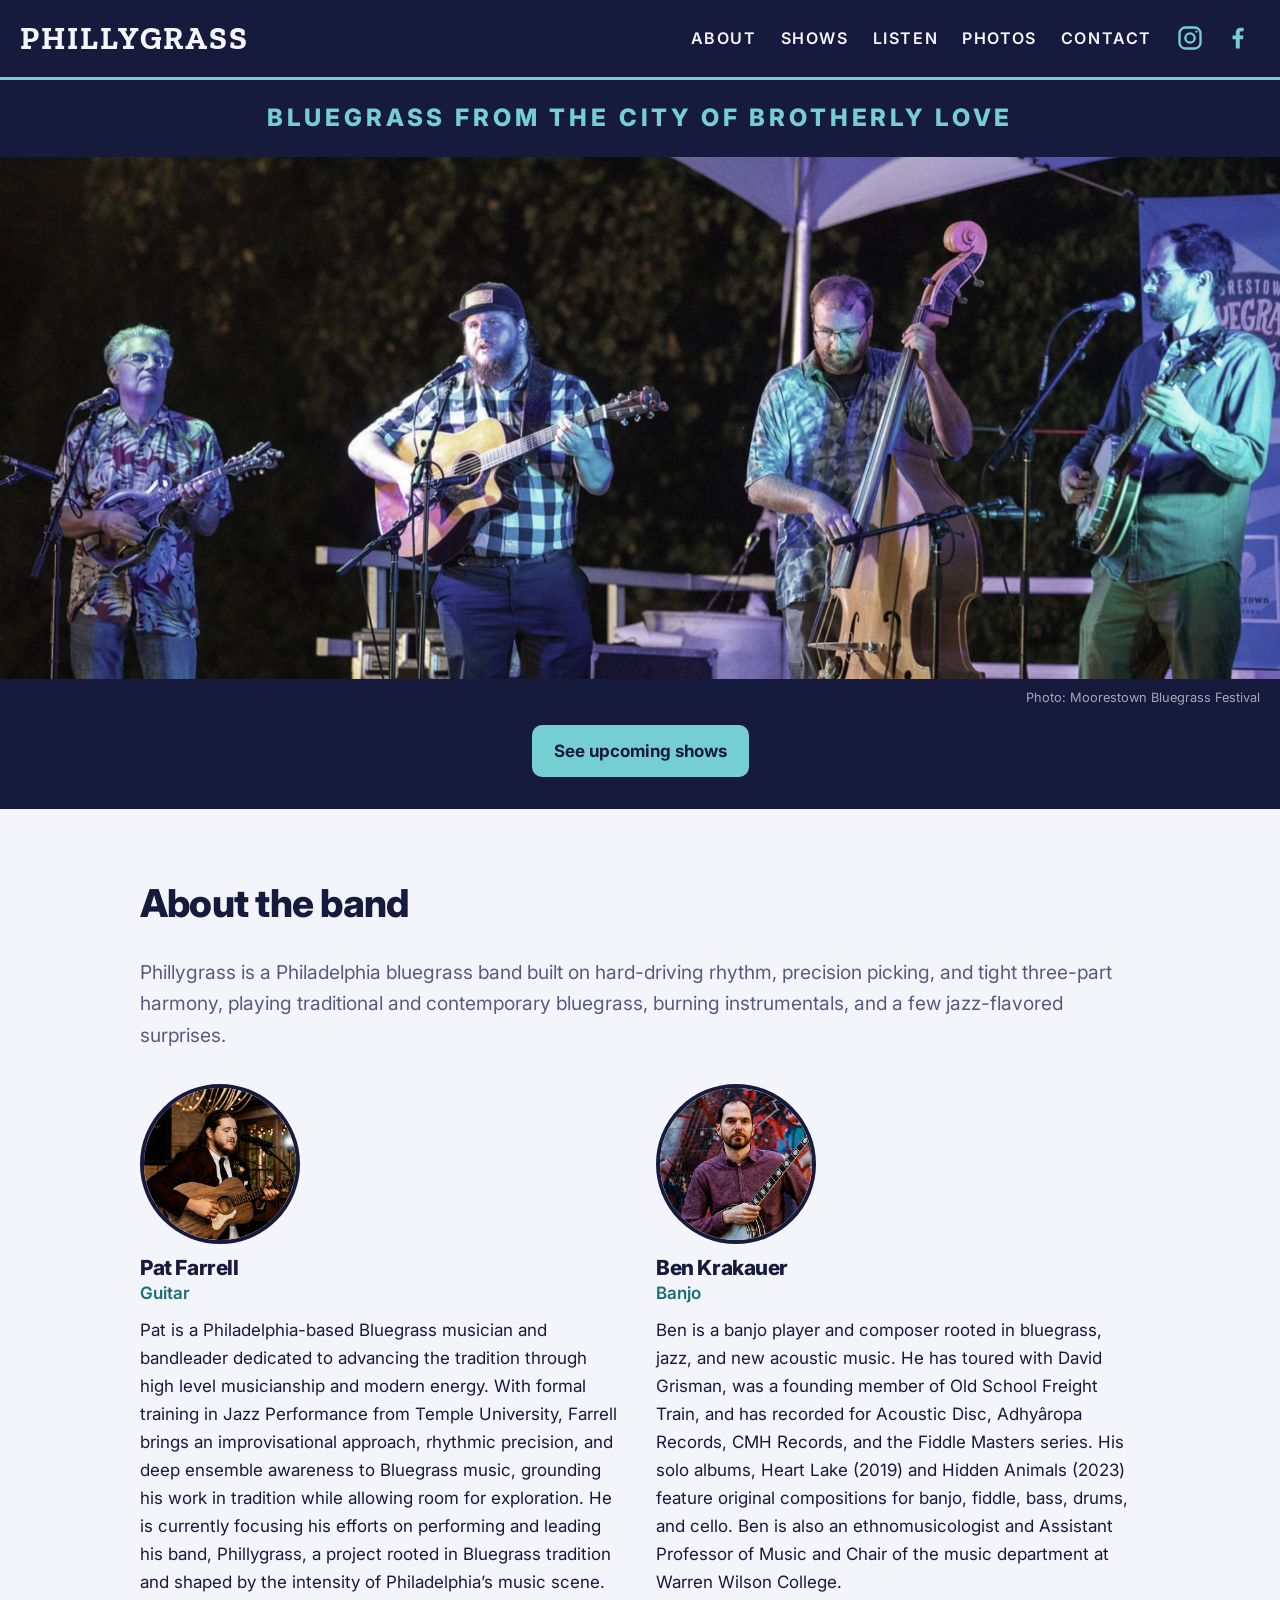
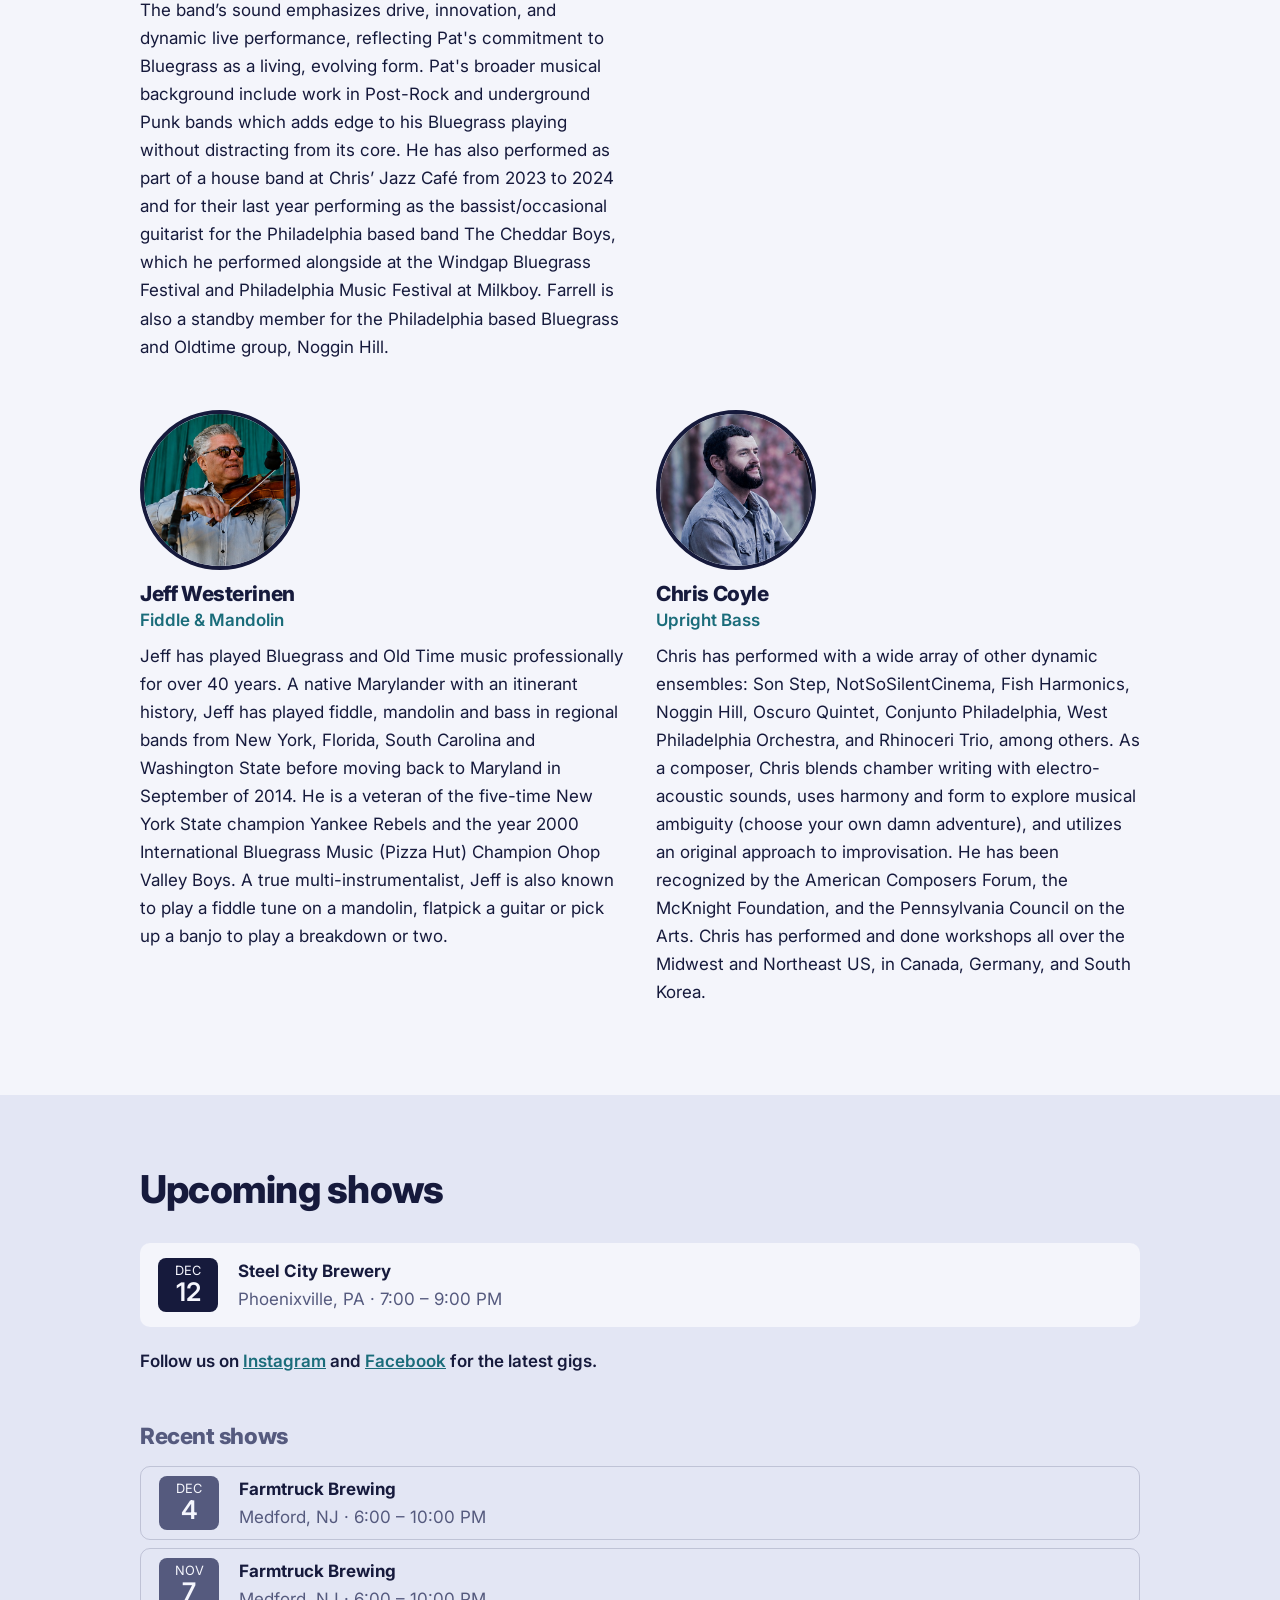
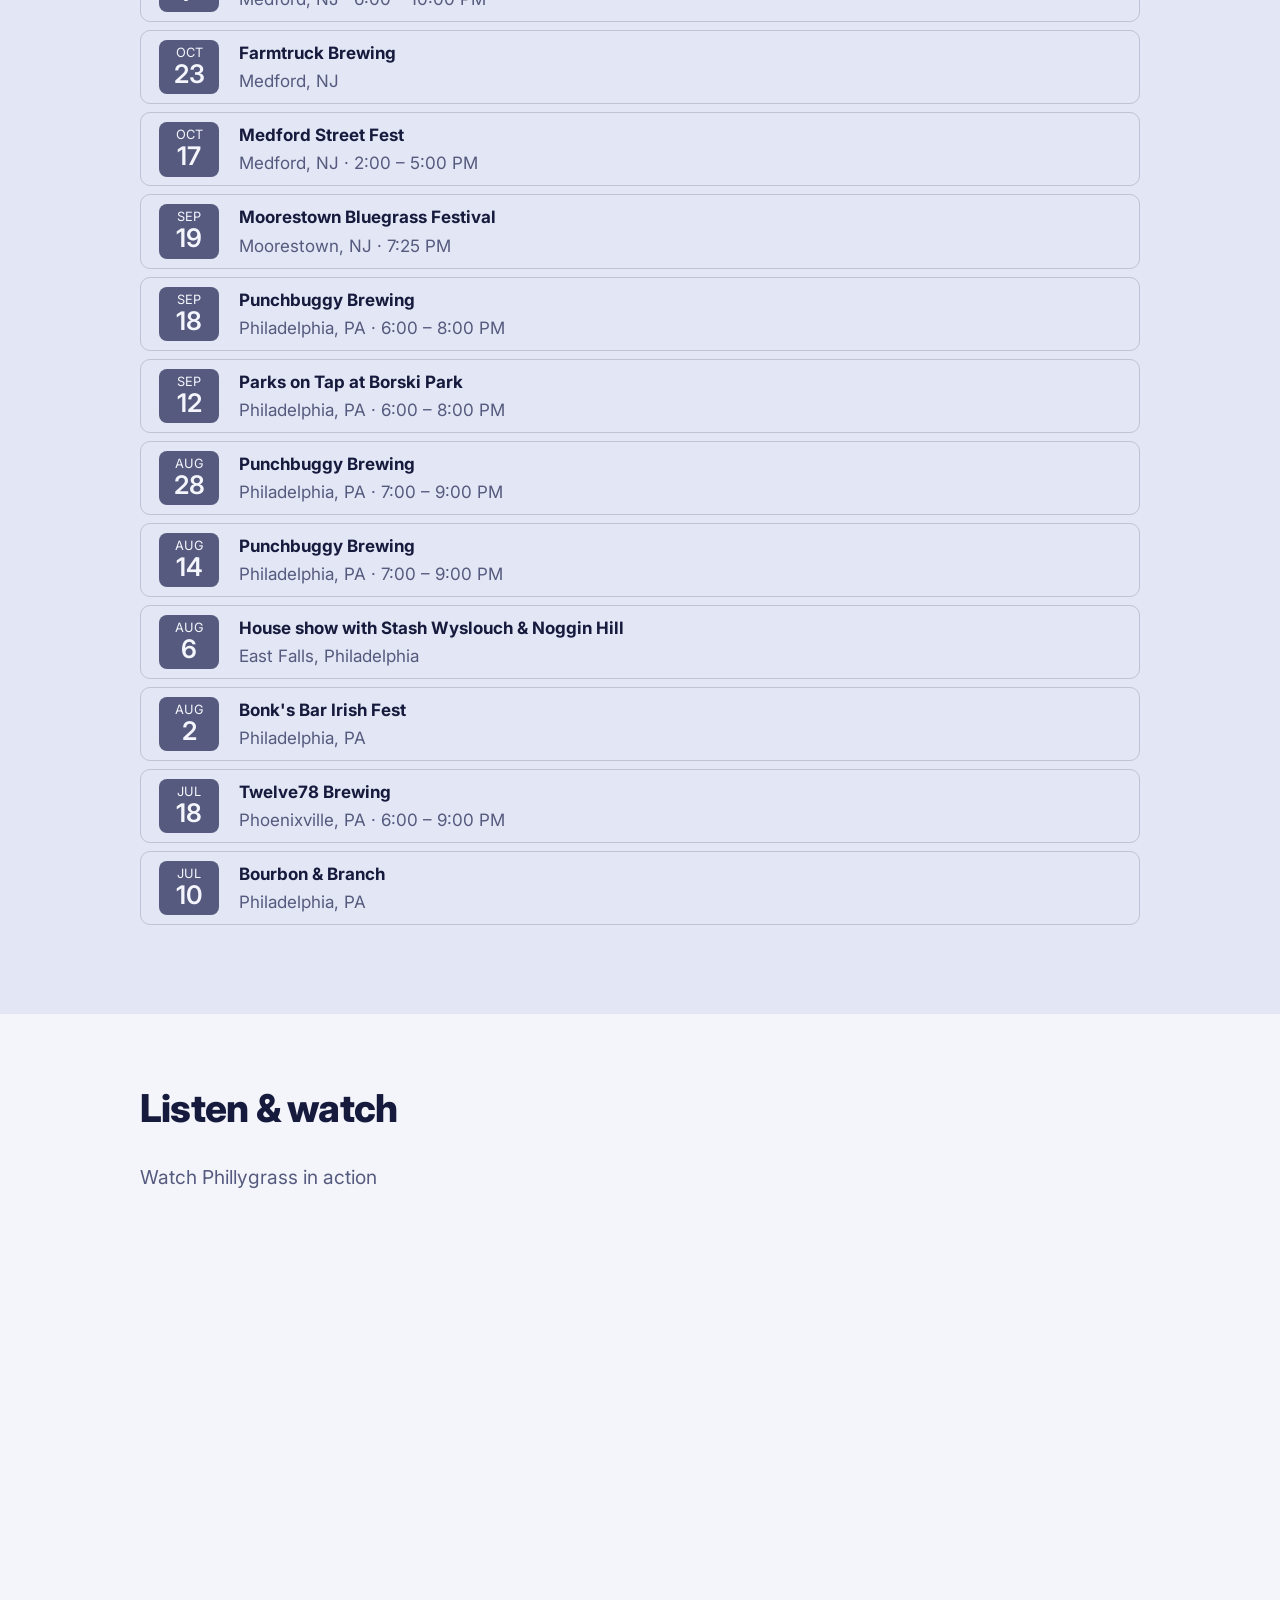
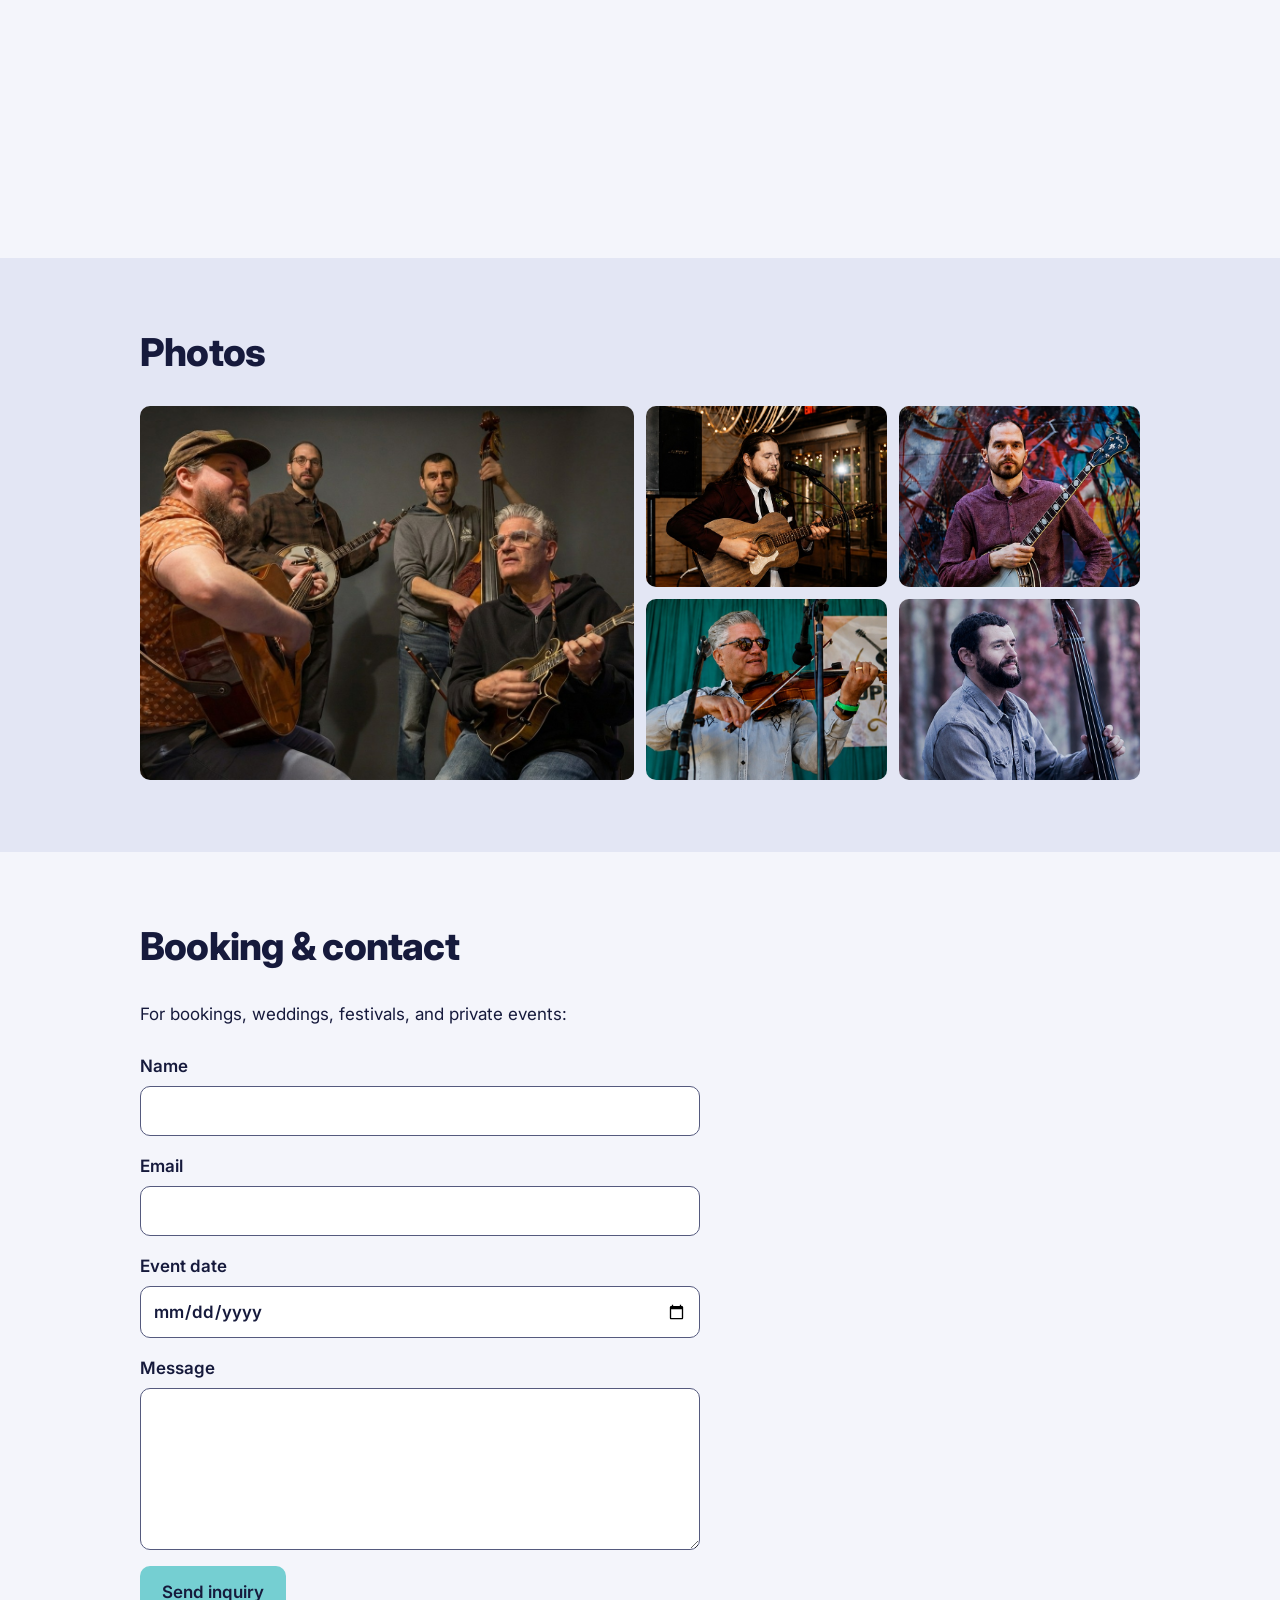
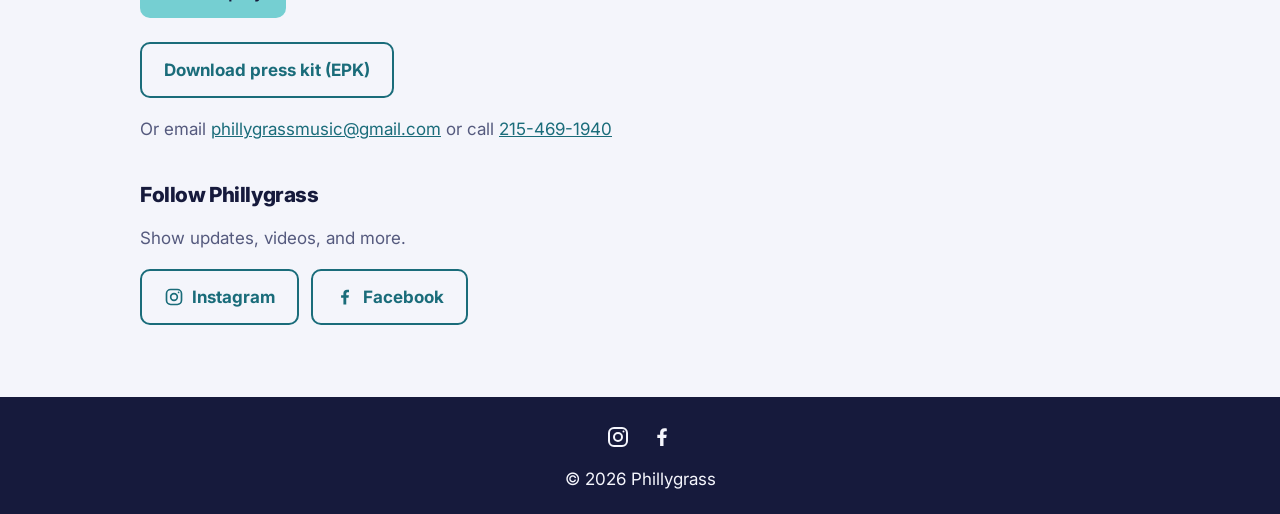
==== commit eaae4023: "Credit Moorestown Bluegrass Festival for hero photo Co-Authored-By: Claude <noreply@anthropic.com>" ====
--- a/index.html
+++ b/index.html
@@ -5,6 +5,9 @@
   <meta name="viewport" content="width=device-width, initial-scale=1">
   <title>Phillygrass</title>
   <meta name="description" content="Phillygrass — bluegrass from Philadelphia. Shows, music, and booking.">
+  <link rel="icon" href="favicon.ico" sizes="48x48">
+  <link rel="icon" href="icon-192.png" type="image/png" sizes="192x192">
+  <link rel="apple-touch-icon" href="apple-touch-icon.png">
   <link rel="preconnect" href="https://fonts.googleapis.com">
   <link rel="preconnect" href="https://fonts.gstatic.com" crossorigin>
   <link href="https://fonts.googleapis.com/css2?family=Inter:wght@400;600;700;800&family=Zilla+Slab:wght@700&display=swap" rel="stylesheet">
@@ -37,6 +40,7 @@
       <p class="tagline-bar">Bluegrass from the City of Brotherly Love</p>
       <img class="hero-photo" src="images/hero.jpg" width="1920" height="1228" fetchpriority="high"
            alt="Phillygrass on stage: mandolin, guitar, upright bass and banjo">
+      <p class="photo-credit">Photo: Moorestown Bluegrass Festival</p>
       <div class="hero-cta"><a class="button" href="#shows">See upcoming shows</a></div>
     </section>
 
--- a/styles.css
+++ b/styles.css
@@ -69,7 +69,8 @@
   padding: 18px 20px 20px; margin: 0;
   font-size: 1.5rem; font-weight: 800; letter-spacing: 0.16em; text-transform: uppercase;
 }
-.hero-cta { padding: 24px 20px 32px; }
+.photo-credit { margin: 0; padding: 8px 20px 0; text-align: right; font-size: 0.8rem; color: rgba(245, 246, 253, 0.65); }
+.hero-cta { padding: 16px 20px 32px; }
 .visually-hidden {
   position: absolute; width: 1px; height: 1px; overflow: hidden;
   clip: rect(0 0 0 0); white-space: nowrap;
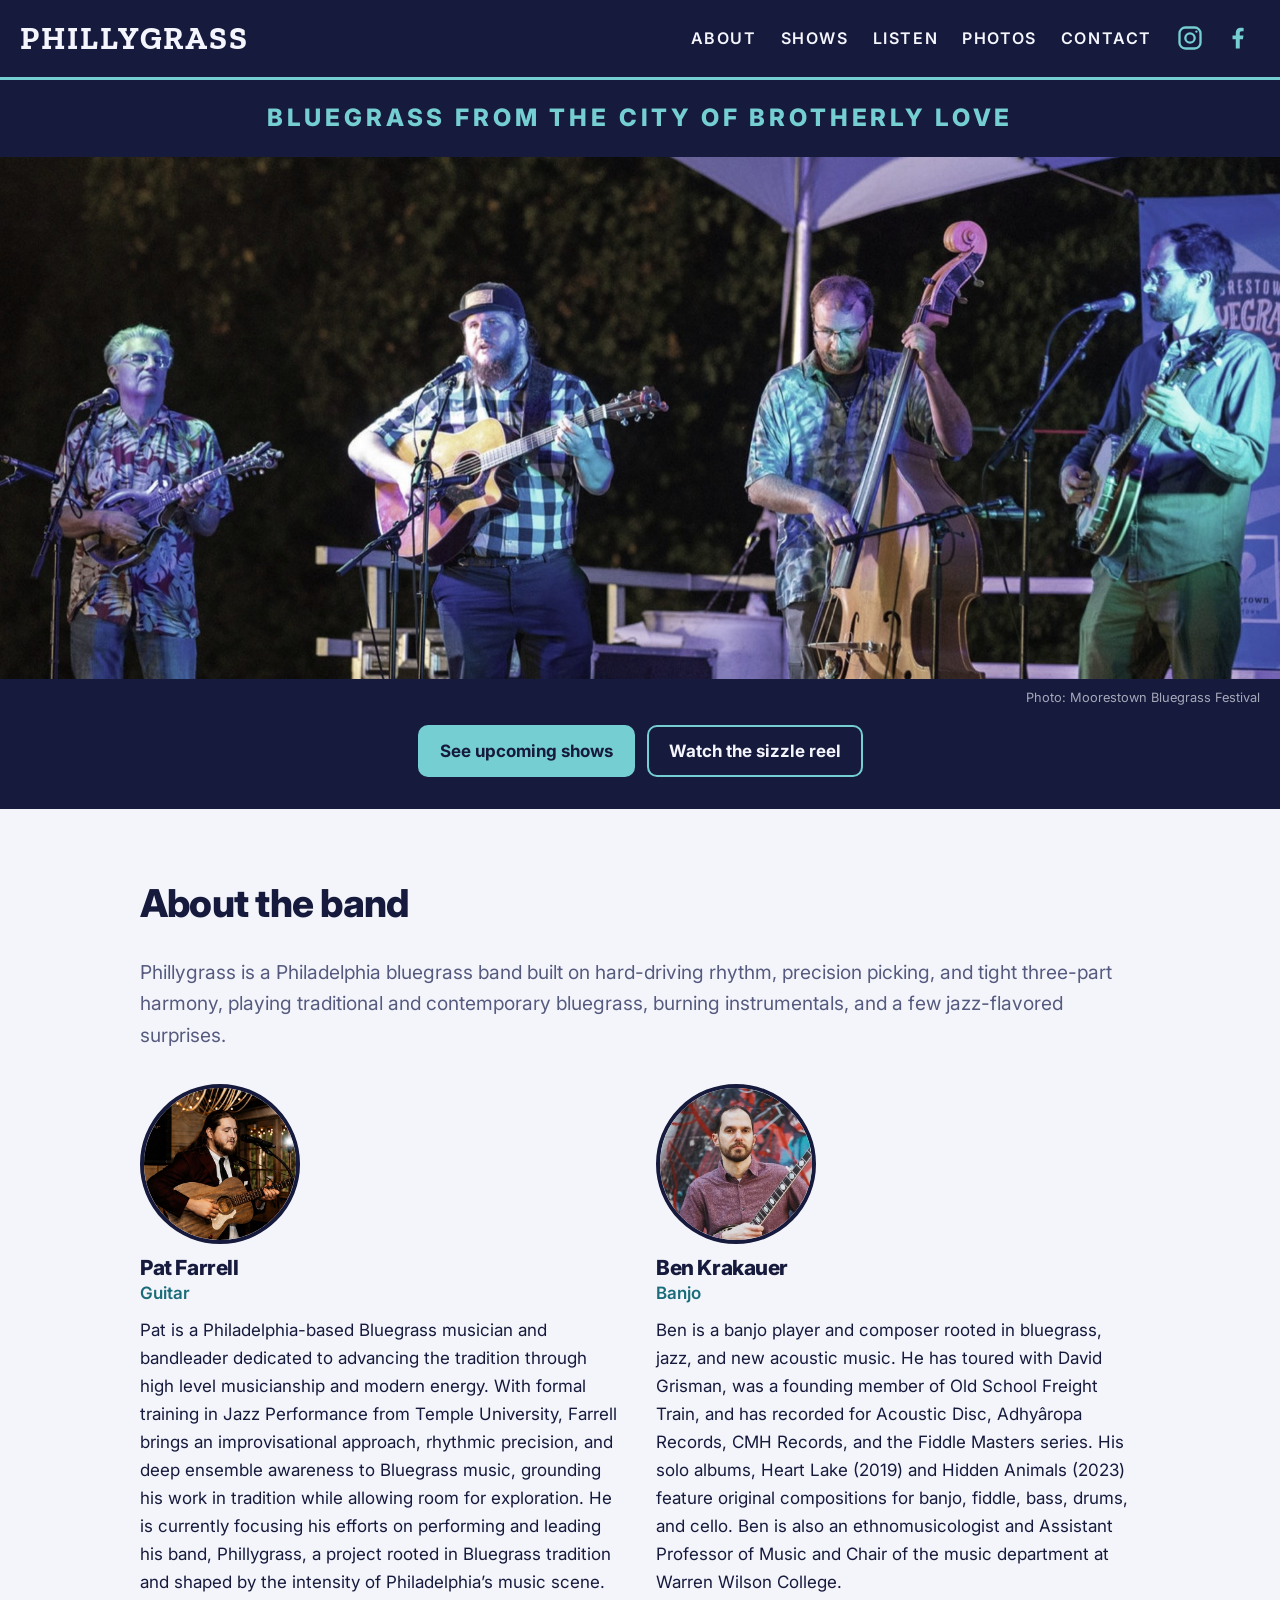
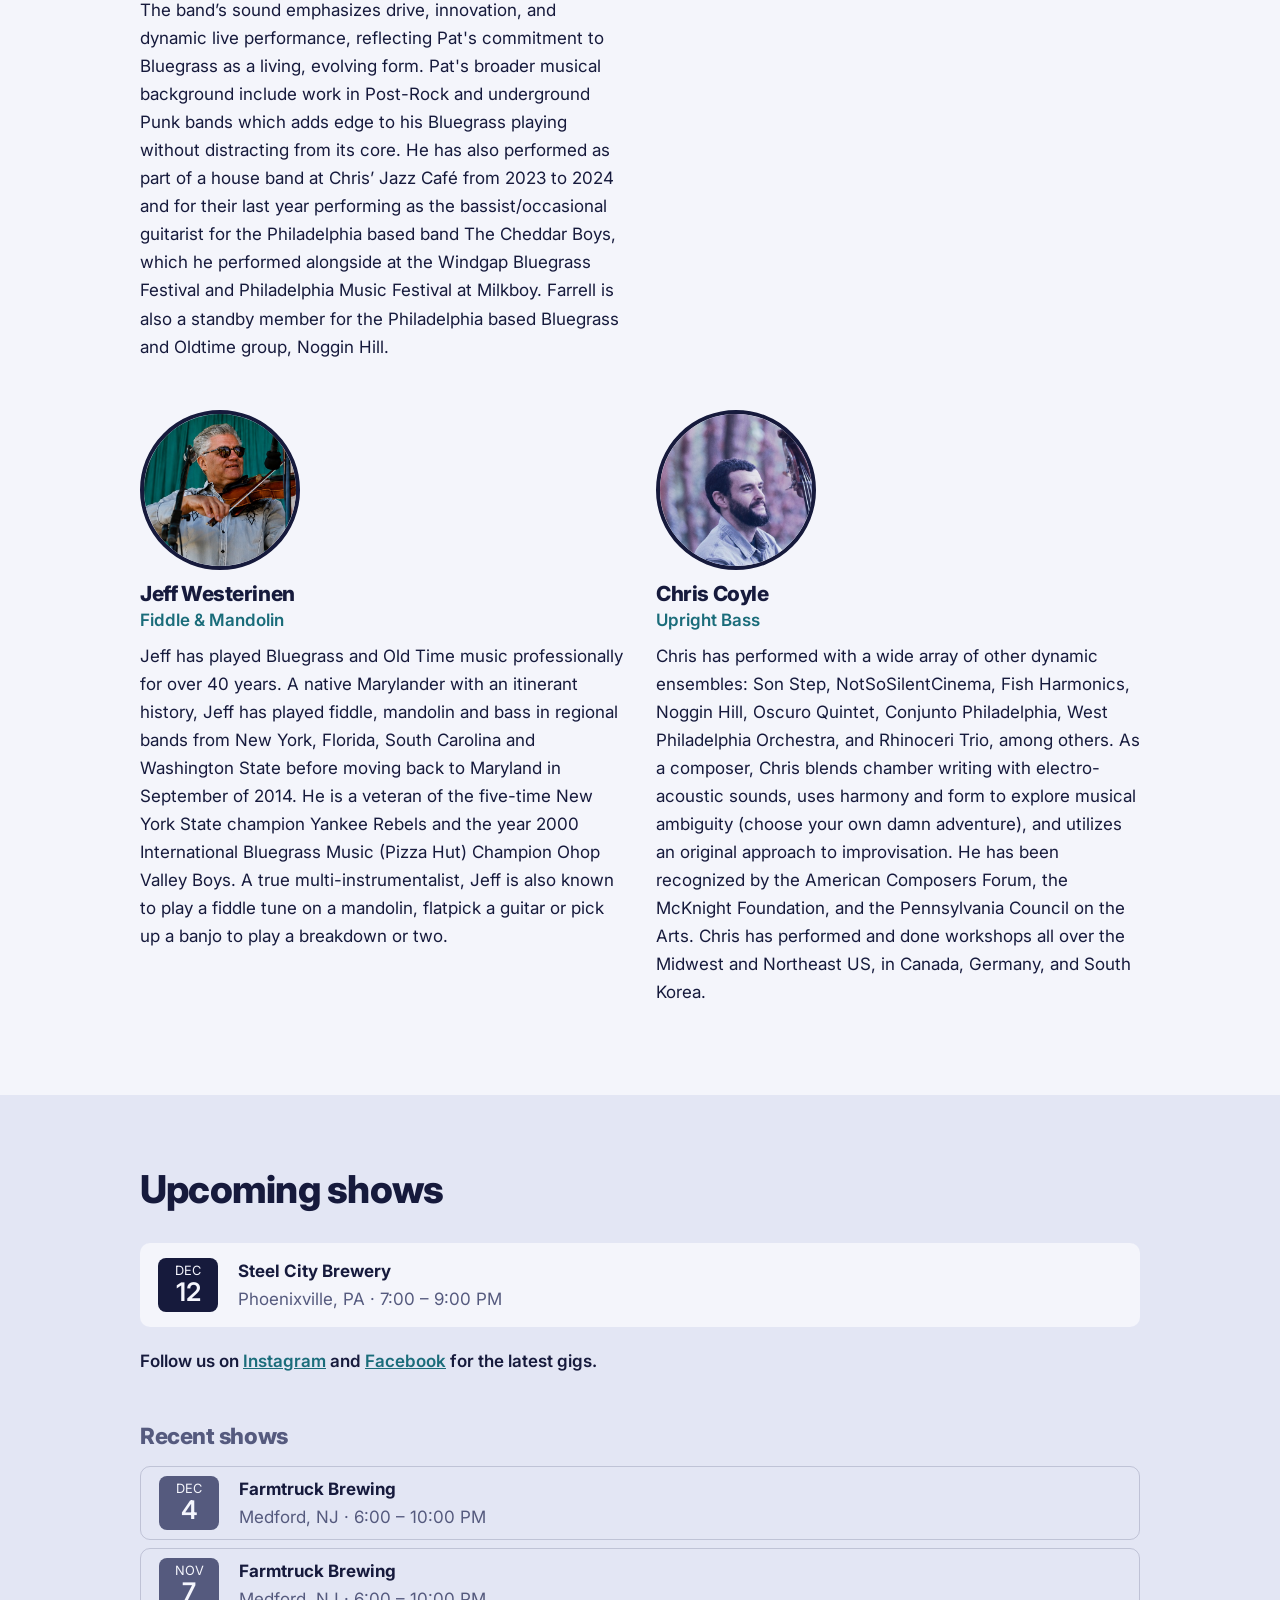
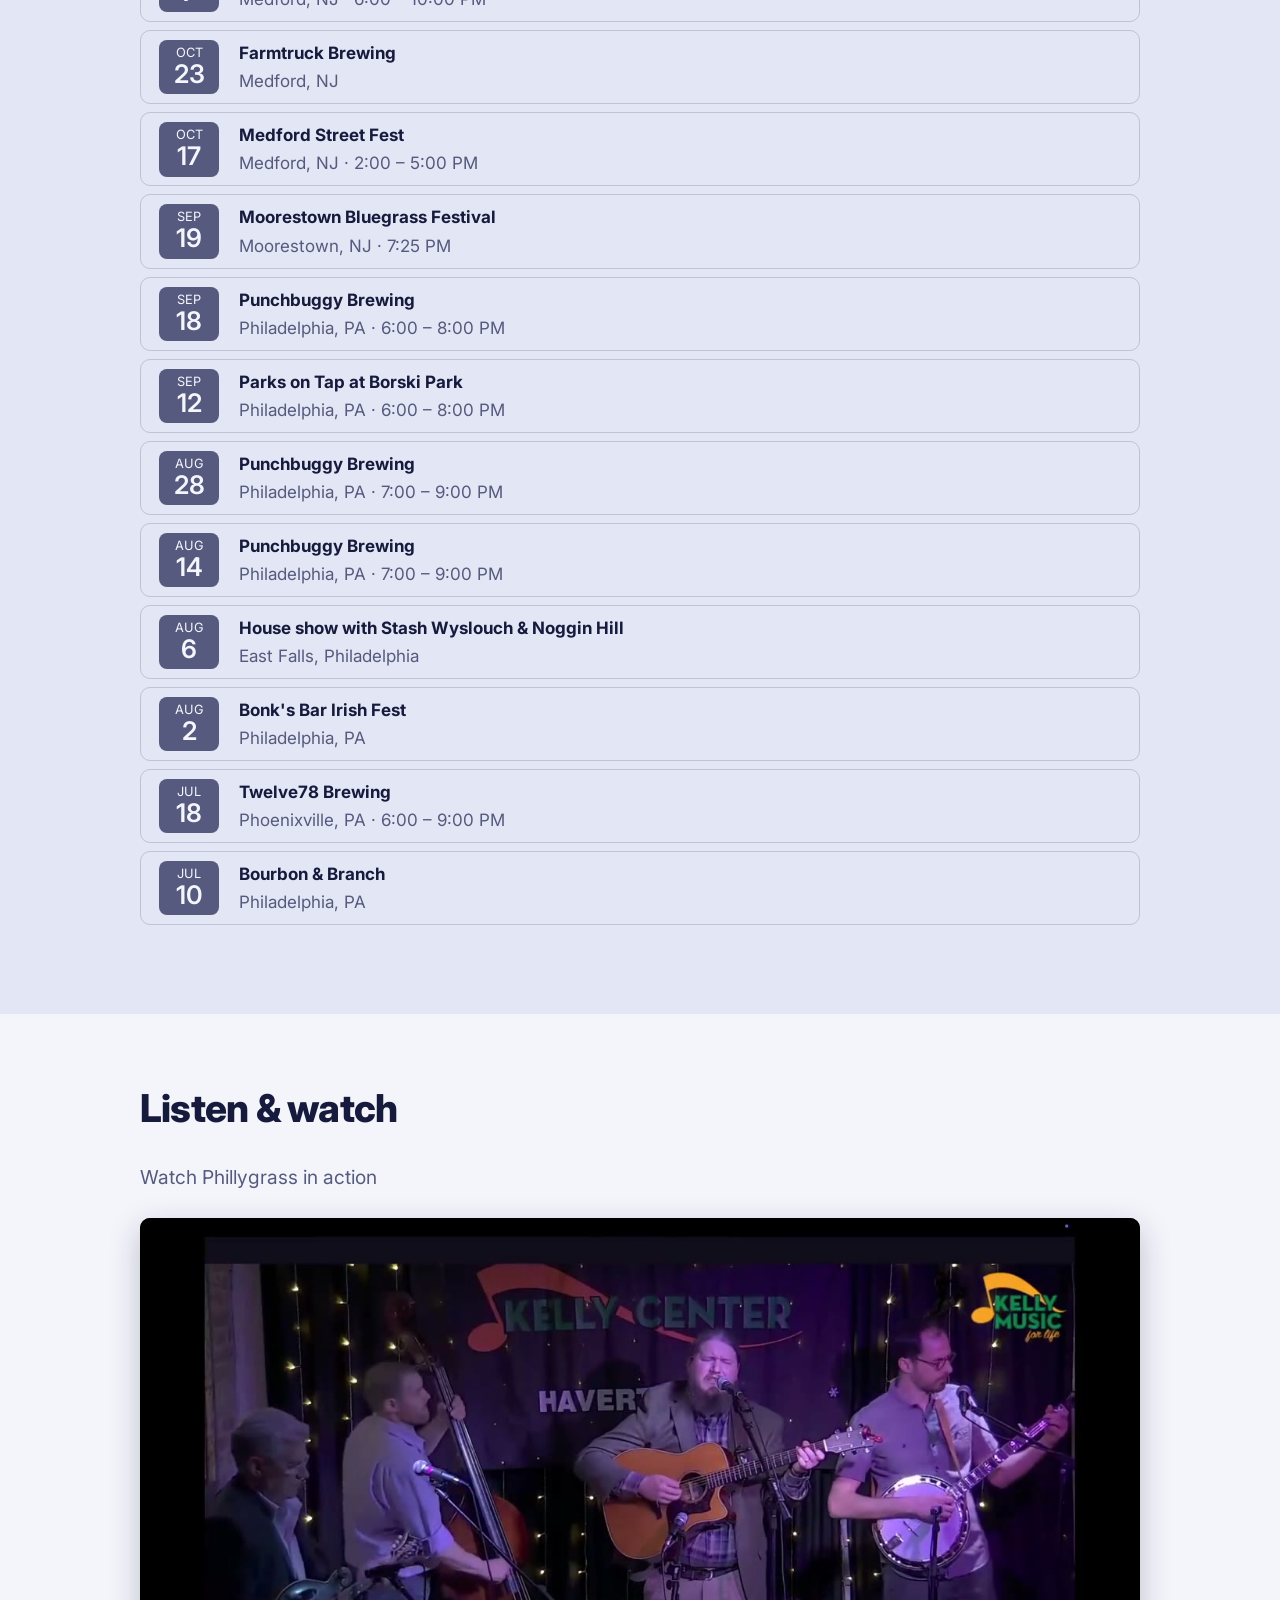
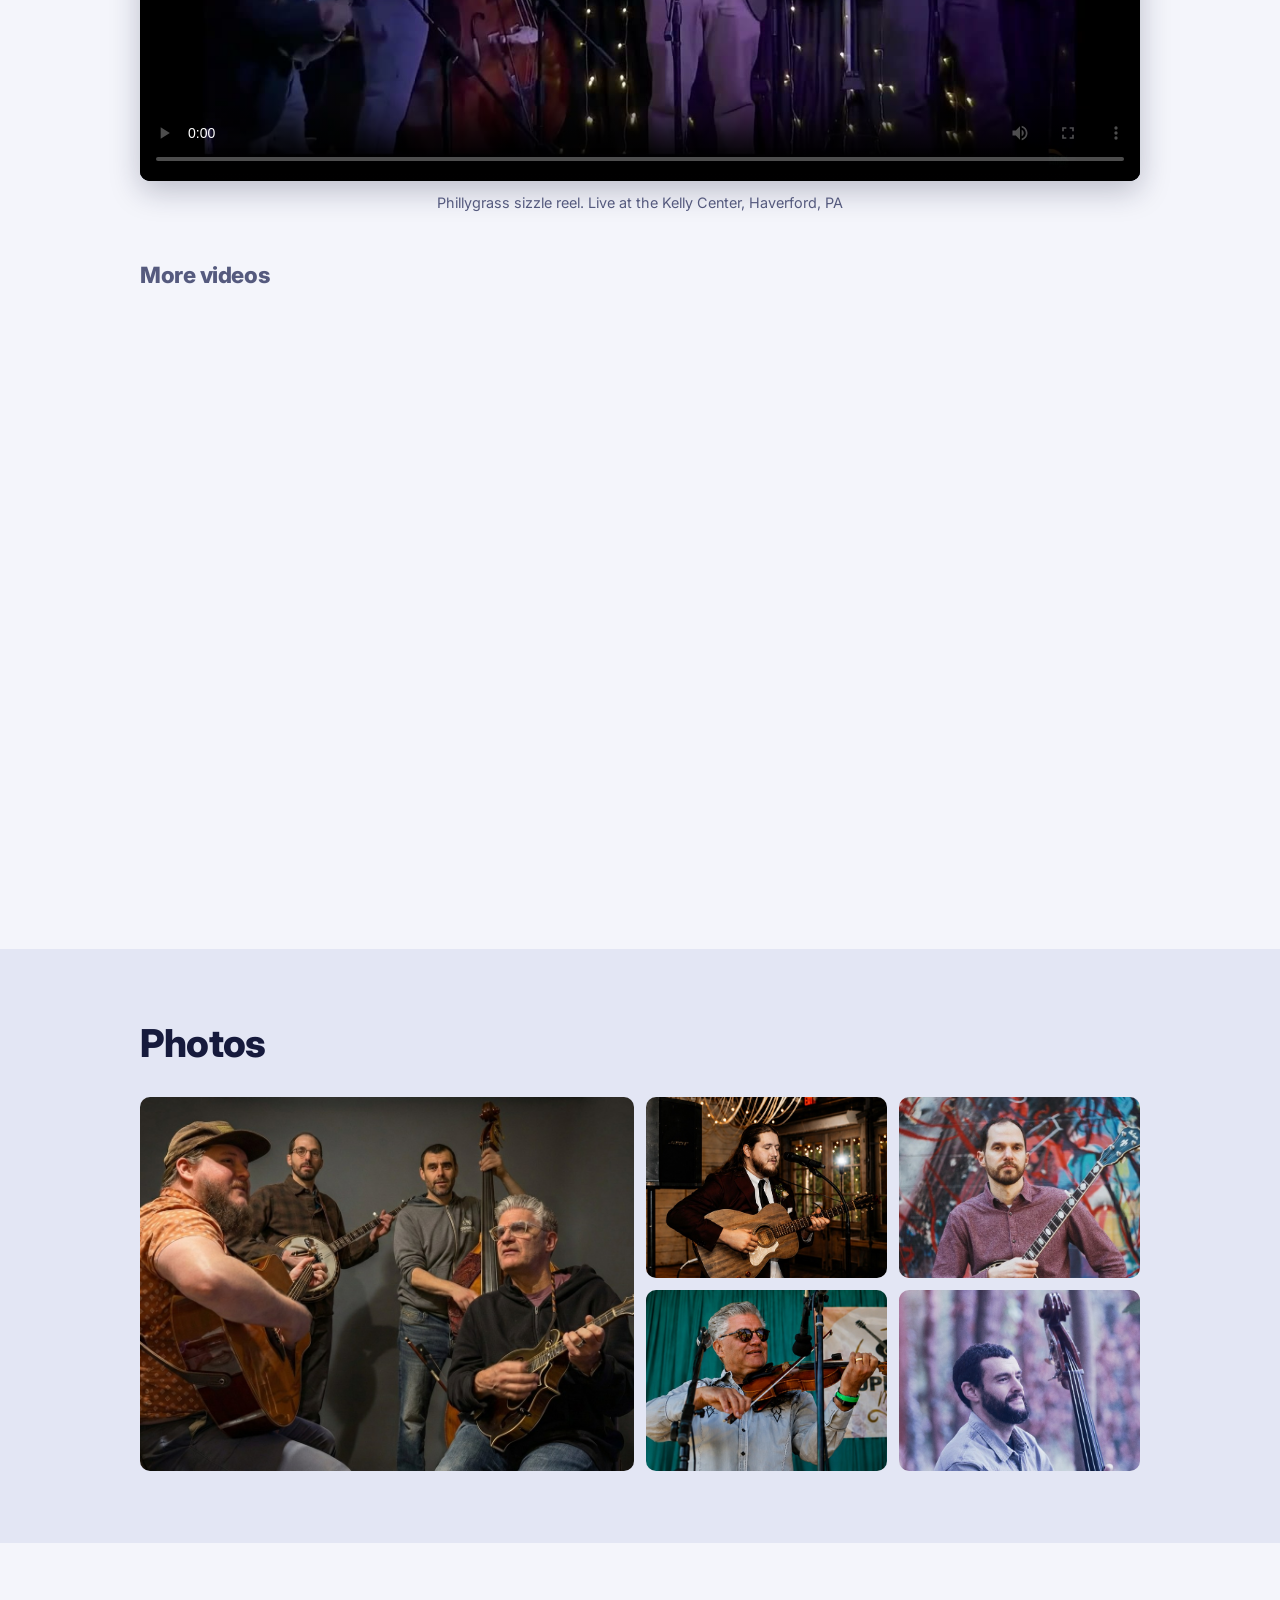
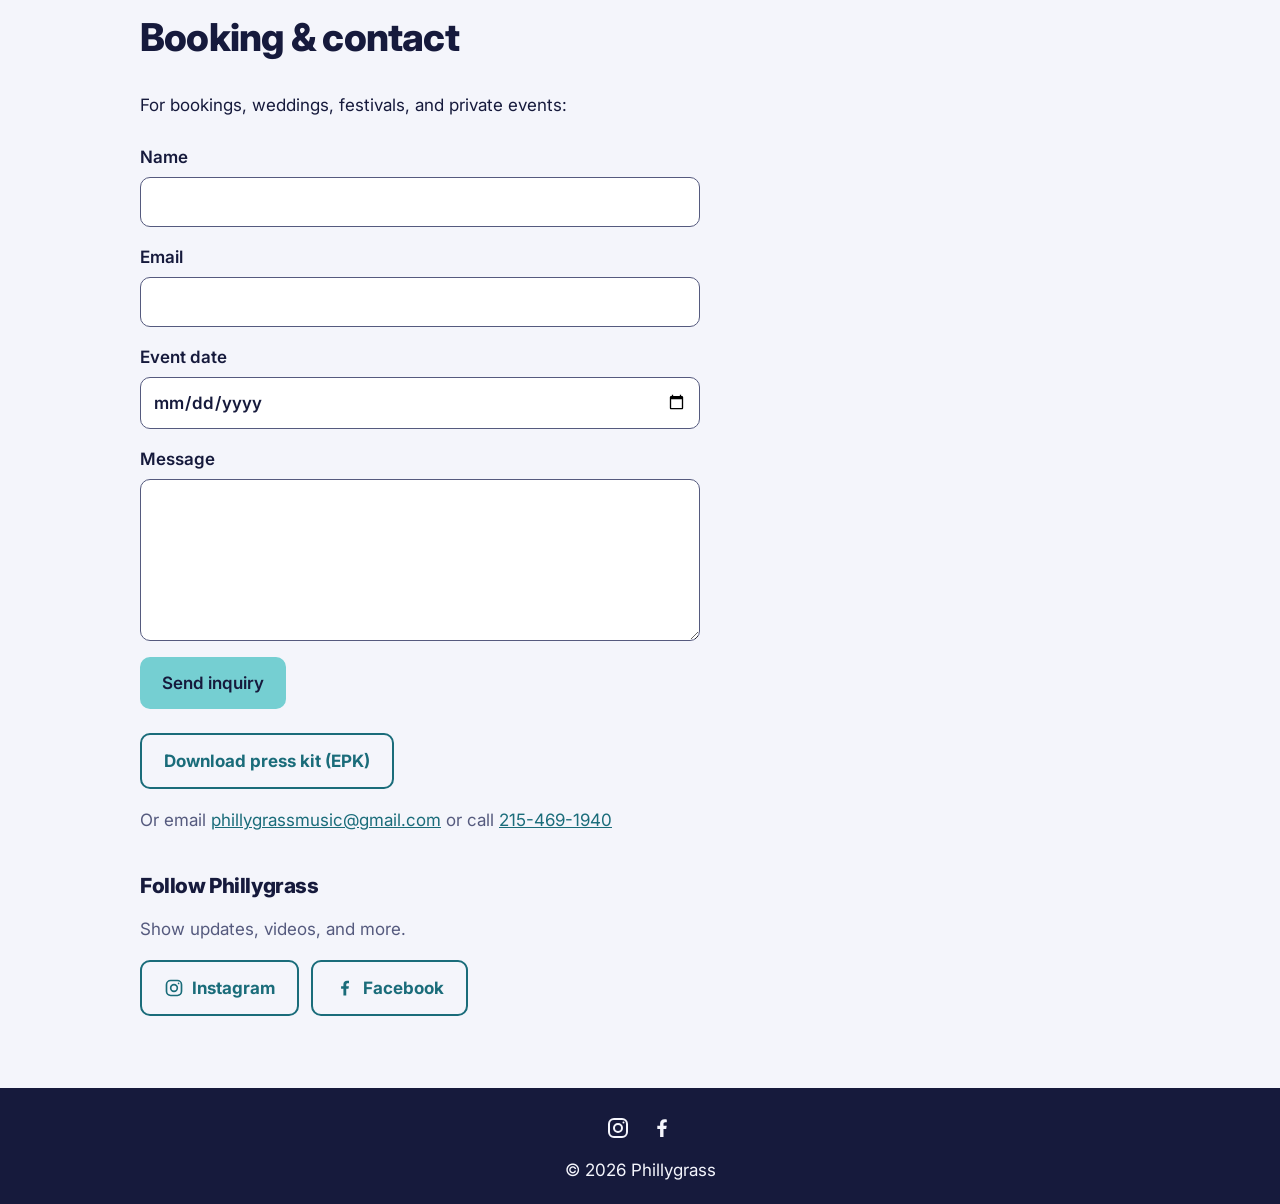
==== commit b1796b4d: "Add sizzle reel as featured video on the site Self-hosted 720p MP4 at the top of the Listen section," ====
--- a/index.html
+++ b/index.html
@@ -41,7 +41,10 @@
       <img class="hero-photo" src="images/hero.jpg" width="1920" height="1228" fetchpriority="high"
            alt="Phillygrass on stage: mandolin, guitar, upright bass and banjo">
       <p class="photo-credit">Photo: Moorestown Bluegrass Festival</p>
-      <div class="hero-cta"><a class="button" href="#shows">See upcoming shows</a></div>
+      <div class="hero-cta">
+        <a class="button" href="#shows">See upcoming shows</a>
+        <a class="button outline-light" href="#listen">Watch the sizzle reel</a>
+      </div>
     </section>
 
     <section id="about" class="section">
@@ -96,6 +99,16 @@
     <section id="listen" class="section">
       <h2>Listen &amp; watch</h2>
       <p class="lead">Watch Phillygrass in action</p>
+      <figure class="featured-video">
+        <video controls preload="metadata" playsinline poster="videos/sizzle-poster.jpg"
+               aria-label="Phillygrass sizzle reel">
+          <source src="videos/sizzle-reel.mp4" type="video/mp4">
+          Your browser doesn't support embedded video.
+          <a href="videos/sizzle-reel.mp4">Download the Phillygrass sizzle reel</a>.
+        </video>
+        <figcaption>Phillygrass sizzle reel. Live at the Kelly Center, Haverford, PA</figcaption>
+      </figure>
+      <h3 class="more-videos">More videos</h3>
       <div class="media">
         <div class="embed">
           <iframe src="https://www.youtube-nocookie.com/embed/i1veaKCDo1w" title="Phillygrass: Beating Around the Bush"
--- a/styles.css
+++ b/styles.css
@@ -70,7 +70,7 @@
   font-size: 1.5rem; font-weight: 800; letter-spacing: 0.16em; text-transform: uppercase;
 }
 .photo-credit { margin: 0; padding: 8px 20px 0; text-align: right; font-size: 0.8rem; color: rgba(245, 246, 253, 0.65); }
-.hero-cta { padding: 16px 20px 32px; }
+.hero-cta { padding: 16px 20px 32px; display: flex; gap: 12px; justify-content: center; flex-wrap: wrap; }
 .visually-hidden {
   position: absolute; width: 1px; height: 1px; overflow: hidden;
   clip: rect(0 0 0 0); white-space: nowrap;
@@ -84,6 +84,7 @@
   text-decoration: none; font-weight: 700;
 }
 .button:hover { filter: brightness(1.1); }
+.button.outline-light { background: transparent; color: var(--on-dark); box-shadow: inset 0 0 0 2px var(--accent); }
 .button.small { padding: 6px 14px; font-size: 0.9rem; }
 
 /* Sections */
@@ -133,6 +134,14 @@
 .media { display: grid; gap: 24px; grid-template-columns: repeat(auto-fit, minmax(min(100%, 400px), 1fr)); }
 .embed { aspect-ratio: 16 / 9; border-radius: var(--radius); overflow: hidden; }
 .embed iframe { width: 100%; height: 100%; border: 0; }
+.featured-video { margin: 24px auto 0; }
+.featured-video video {
+  display: block; width: 100%; aspect-ratio: 16 / 9;
+  background: var(--night); border-radius: var(--radius);
+  box-shadow: 0 10px 30px rgba(22, 26, 60, 0.25);
+}
+.featured-video figcaption { margin-top: 10px; font-size: 0.9rem; color: var(--muted); text-align: center; }
+.more-videos { margin: 48px auto 16px; font-size: 1.4rem; color: var(--muted); }
 .placeholder {
   display: grid; place-items: center;
   border: 2px dashed var(--muted); color: var(--muted);
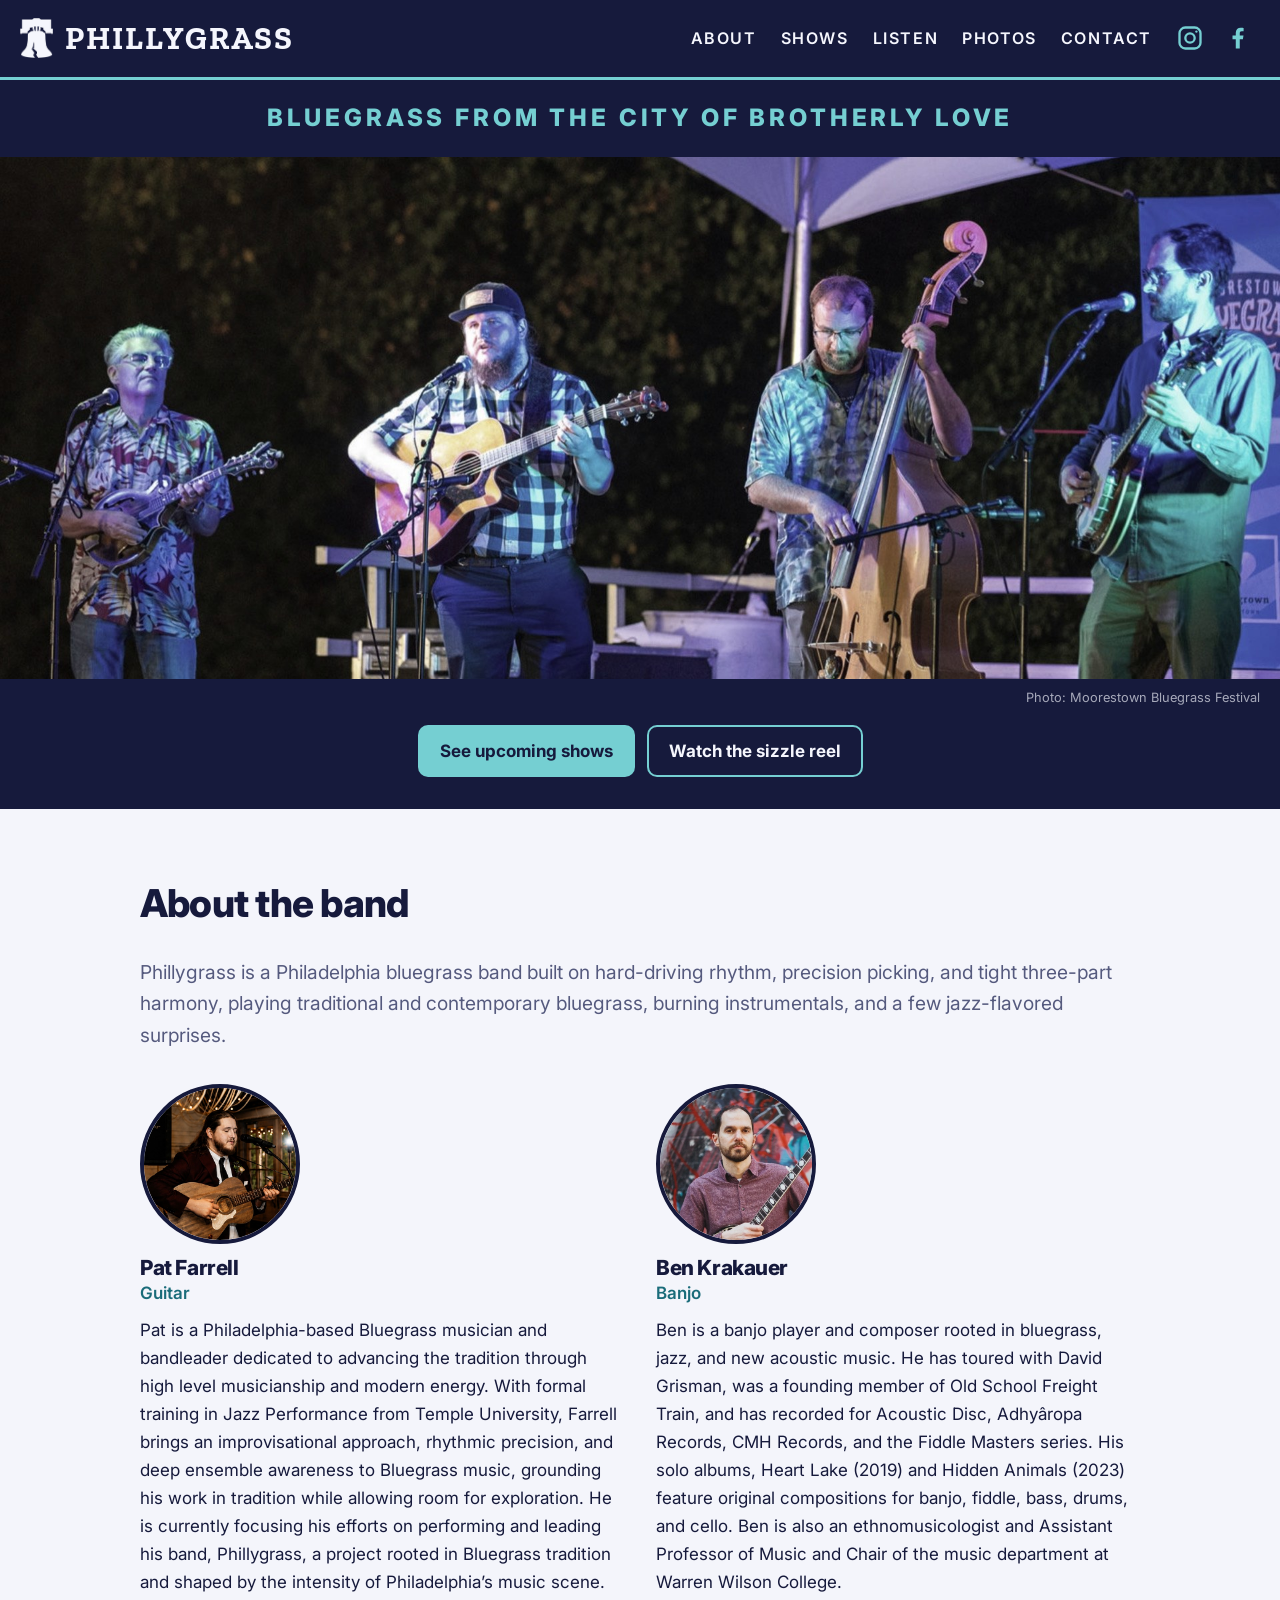
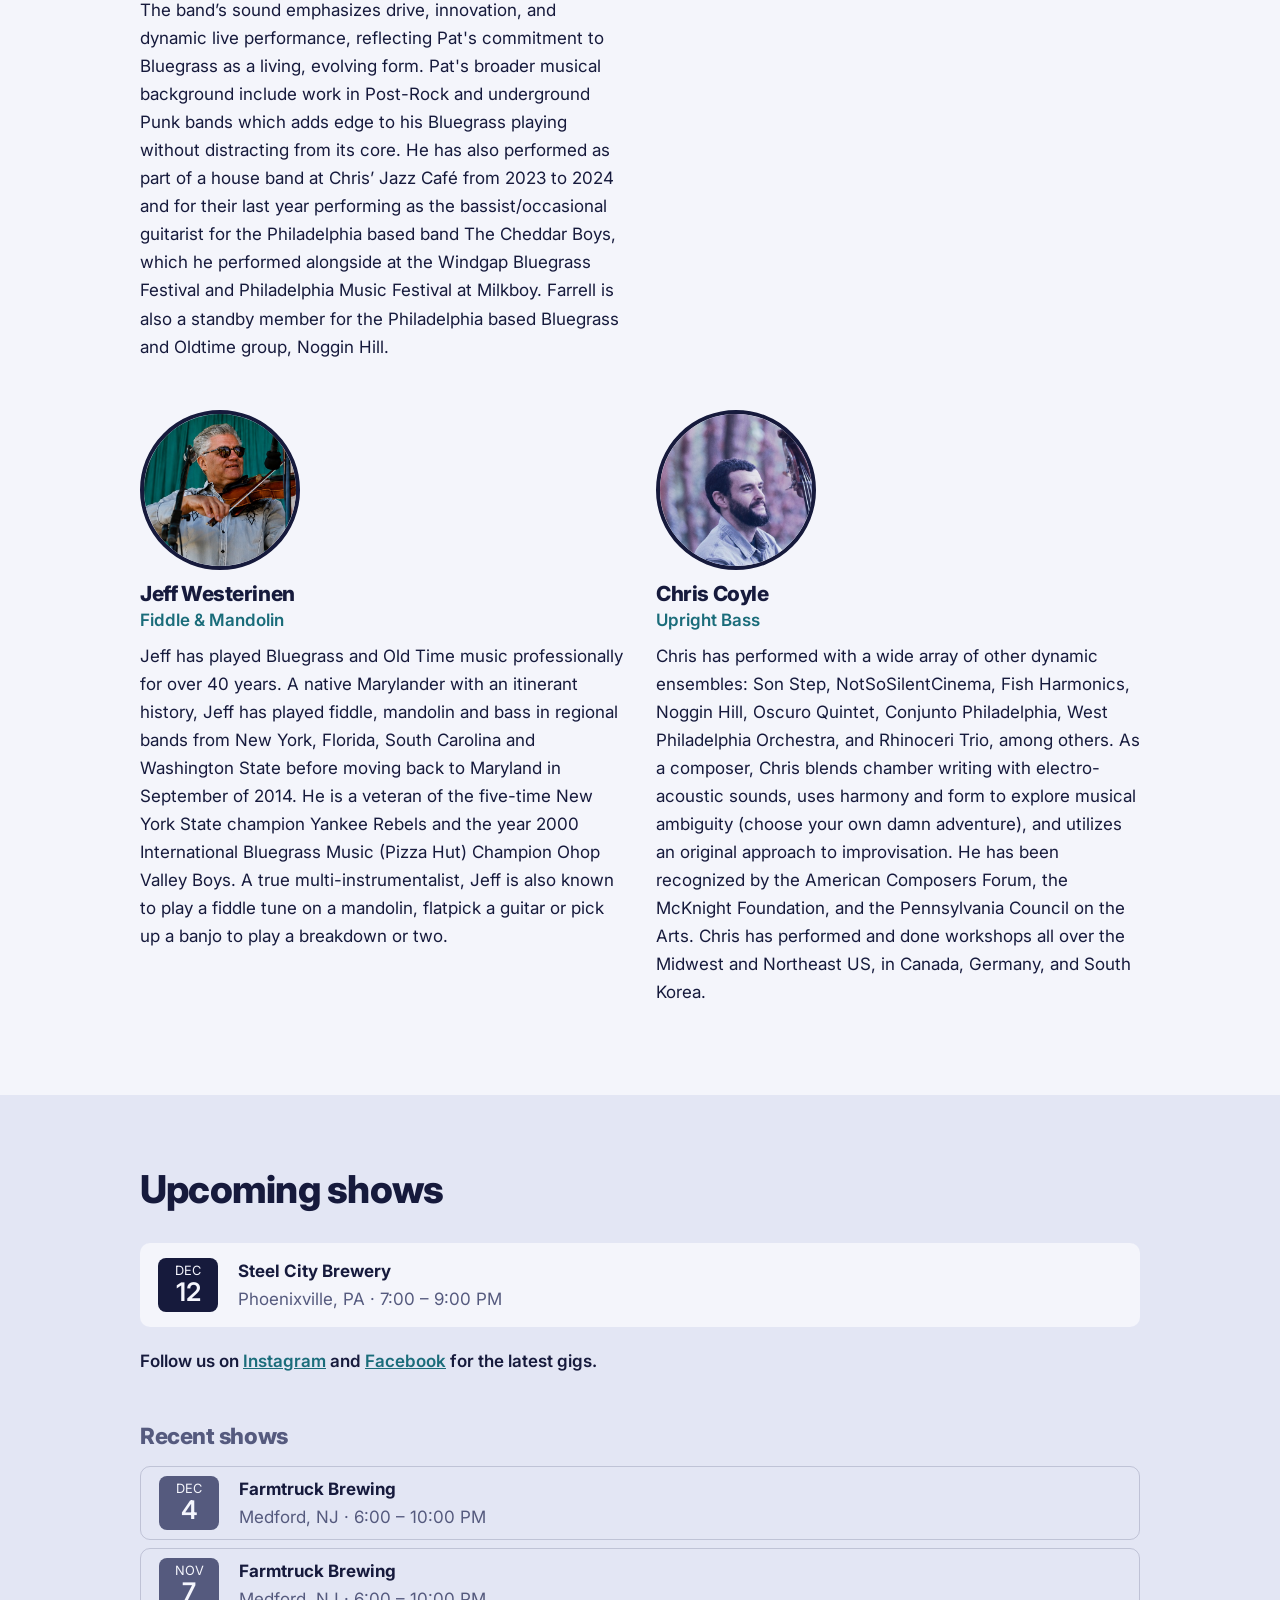
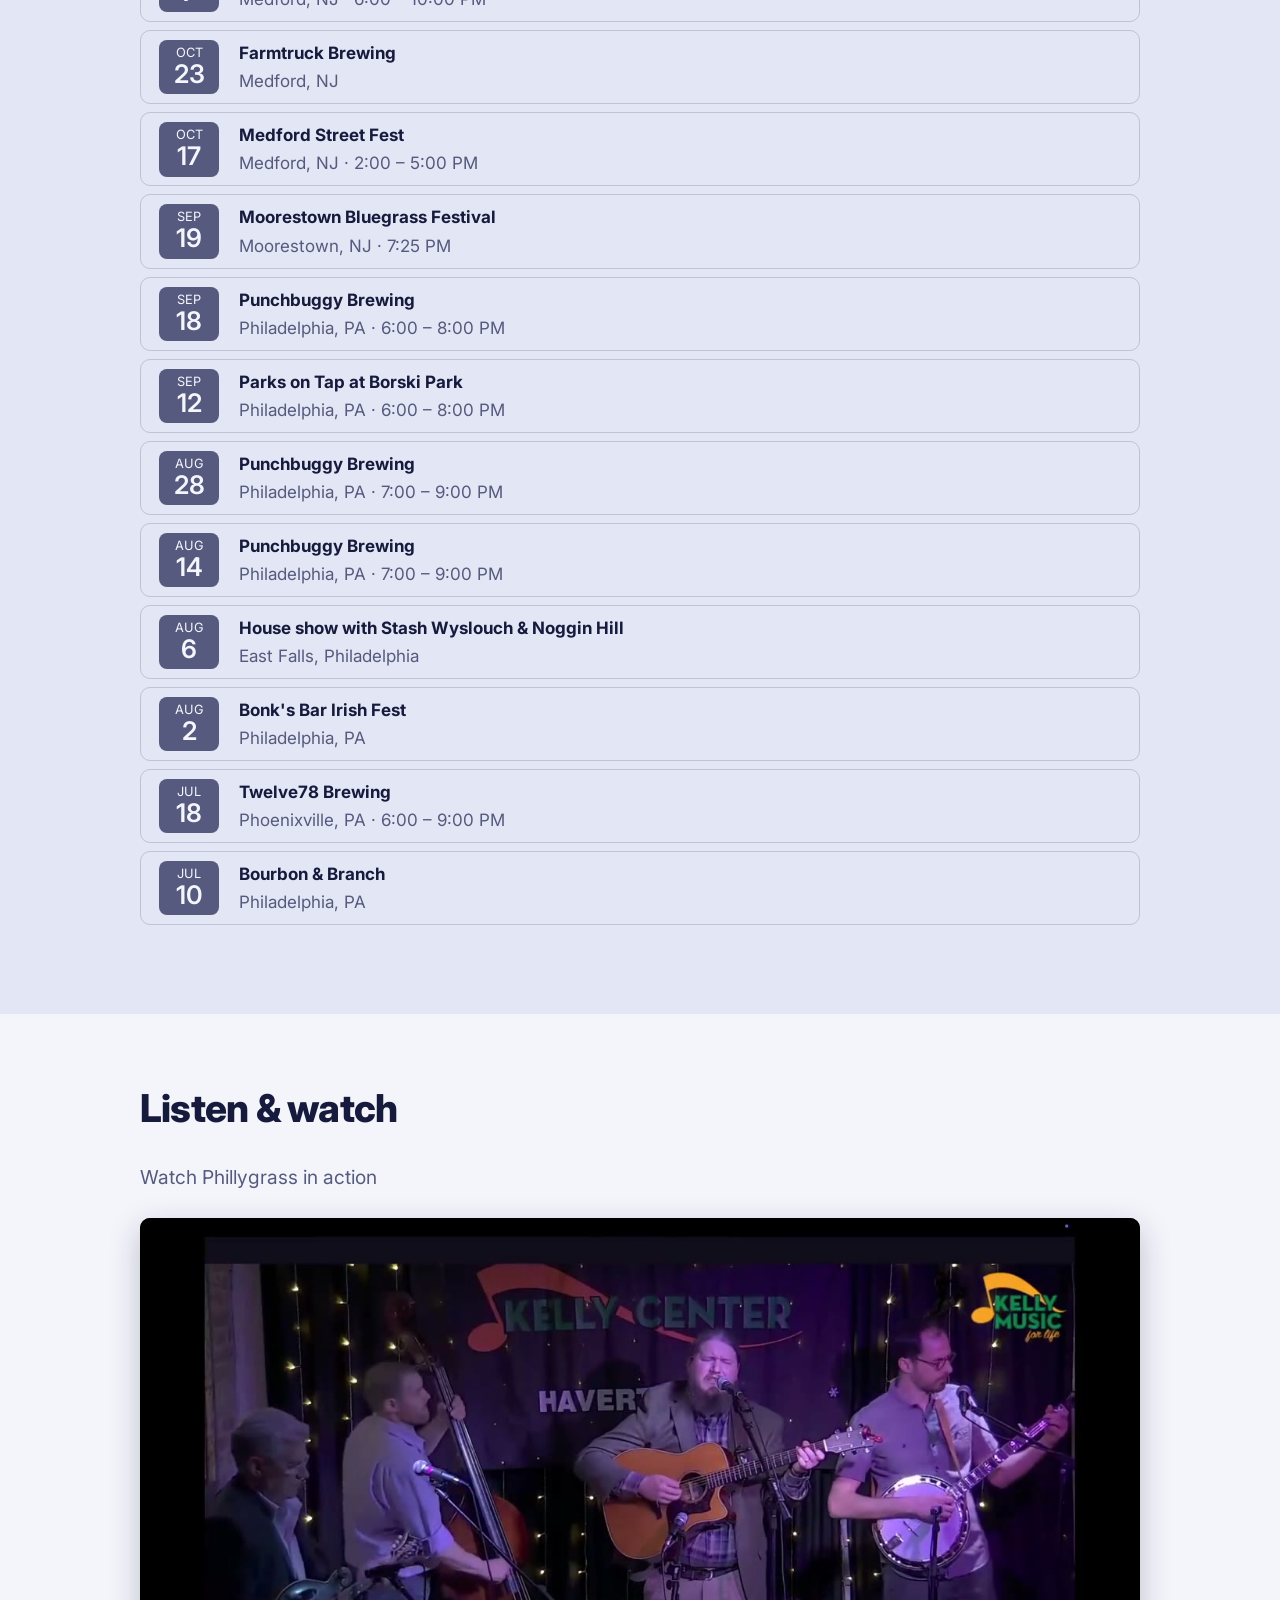
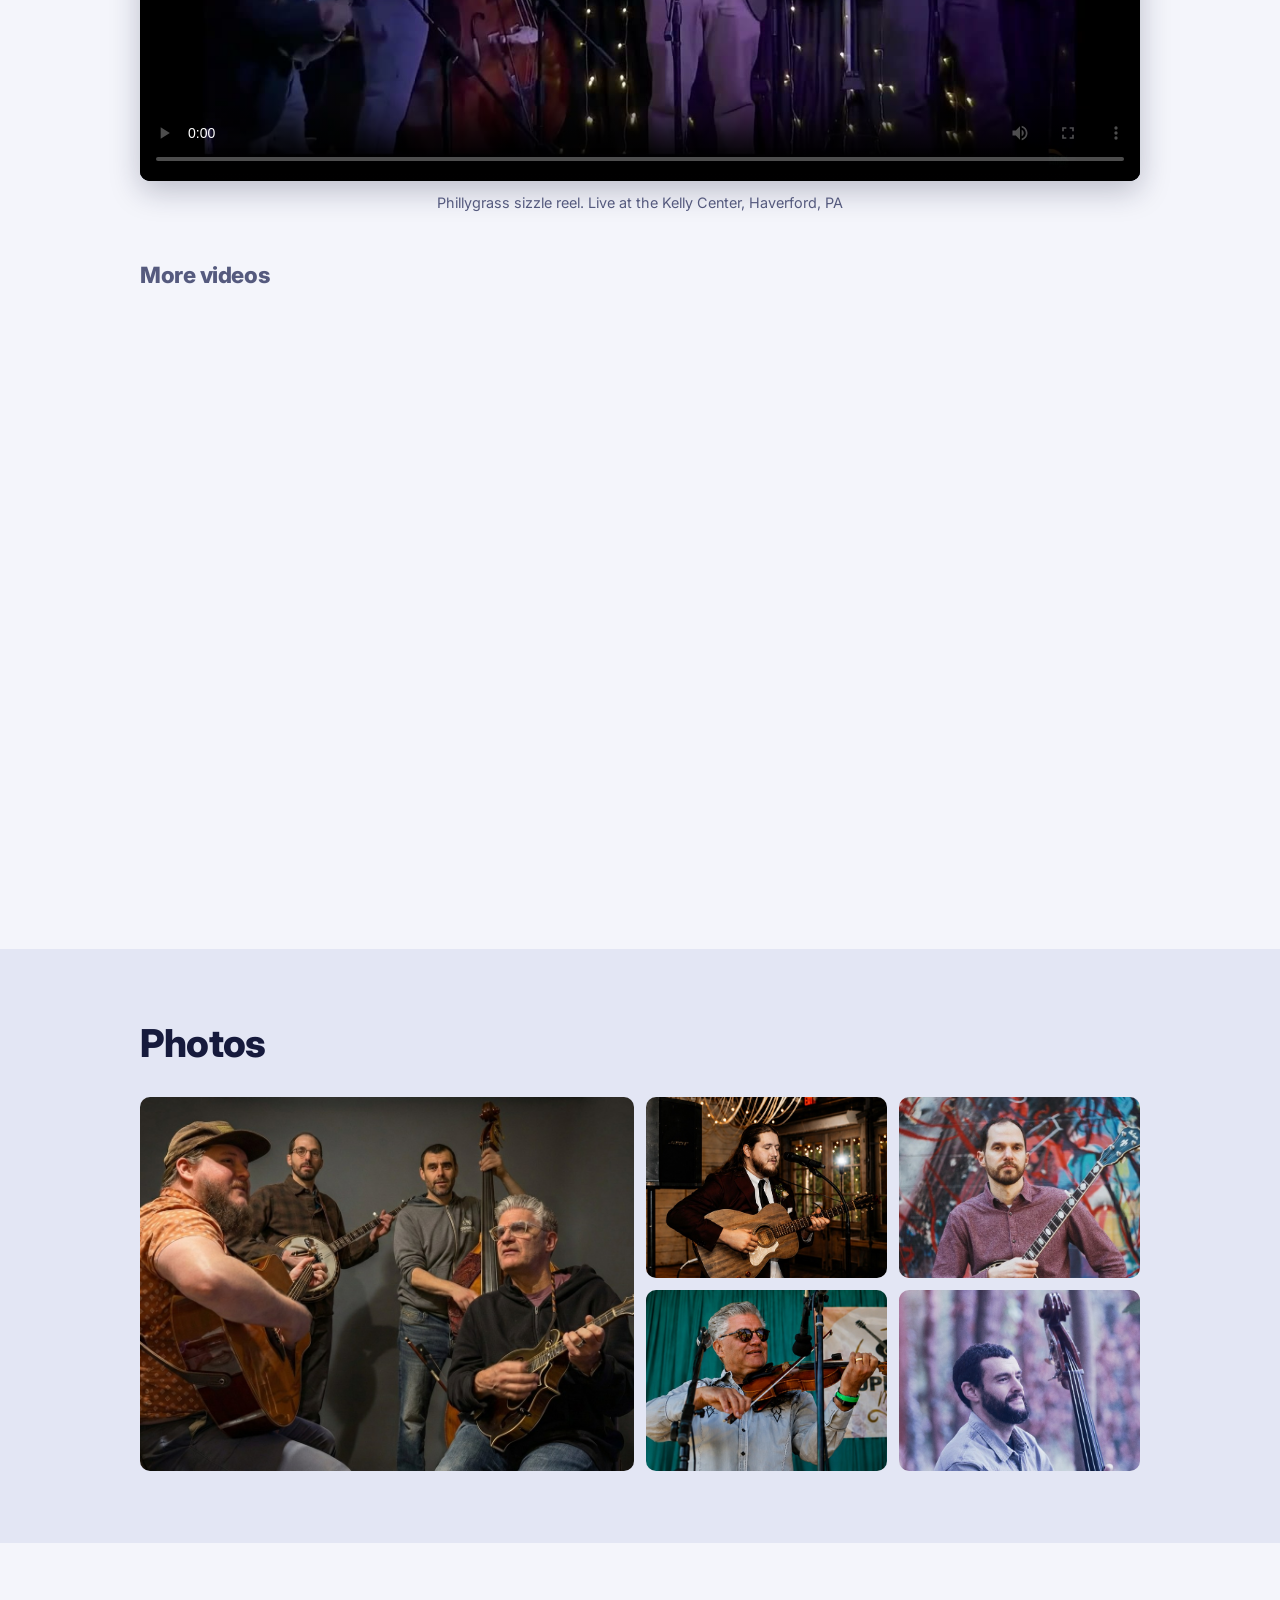
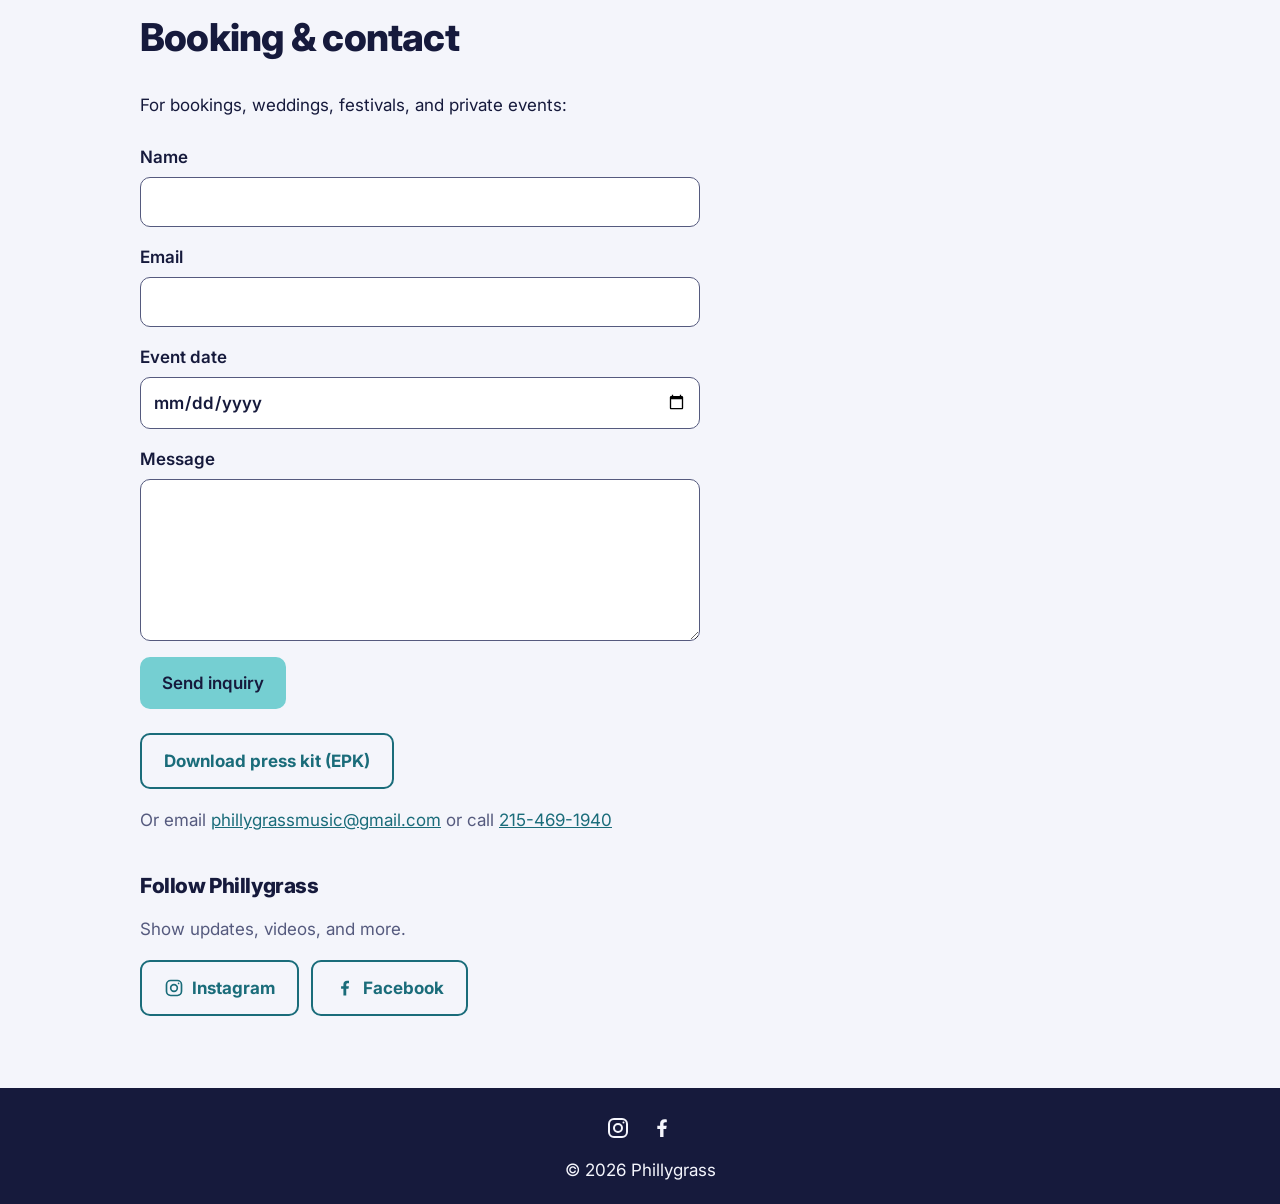
==== commit 050aab77: "Add Liberty Bell logo: header mark, bell favicons, EPK logo Co-Authored-By: Claude <noreply@anthropi" ====
--- a/index.html
+++ b/index.html
@@ -15,7 +15,7 @@
 </head>
 <body>
   <header class="site-header">
-    <a class="logo" href="#top">Phillygrass</a>
+    <a class="logo" href="#top"><img class="logo-mark" src="images/logo-bell.png" width="36" height="44" alt="">Phillygrass</a>
     <button class="nav-toggle" aria-label="Open menu" aria-expanded="false">☰</button>
     <nav class="site-nav">
       <a href="#about">About</a>
--- a/styles.css
+++ b/styles.css
@@ -46,6 +46,7 @@
 }
 .site-nav a:hover { color: var(--accent); }
 .logo { margin-right: auto; }
+.logo-mark { display: block; height: 40px; width: auto; }
 .social-icons { display: flex; gap: 4px; }
 .social-icons a { display: grid; place-items: center; width: 40px; height: 40px; color: var(--on-dark); }
 .social-icons a:hover { color: var(--accent); }
@@ -199,6 +200,7 @@
   .site-nav.open { display: flex; }
   .site-nav a { padding: 14px 20px; border-top: 1px solid rgba(255, 255, 255, 0.1); }
   .logo { font-size: 1.45rem; }
+  .logo-mark { height: 32px; }
   .tagline-bar { font-size: 0.68rem; letter-spacing: 0.1em; padding: 12px 12px 14px; }
   .section { padding: 56px 16px; }
   .show { flex-wrap: wrap; }
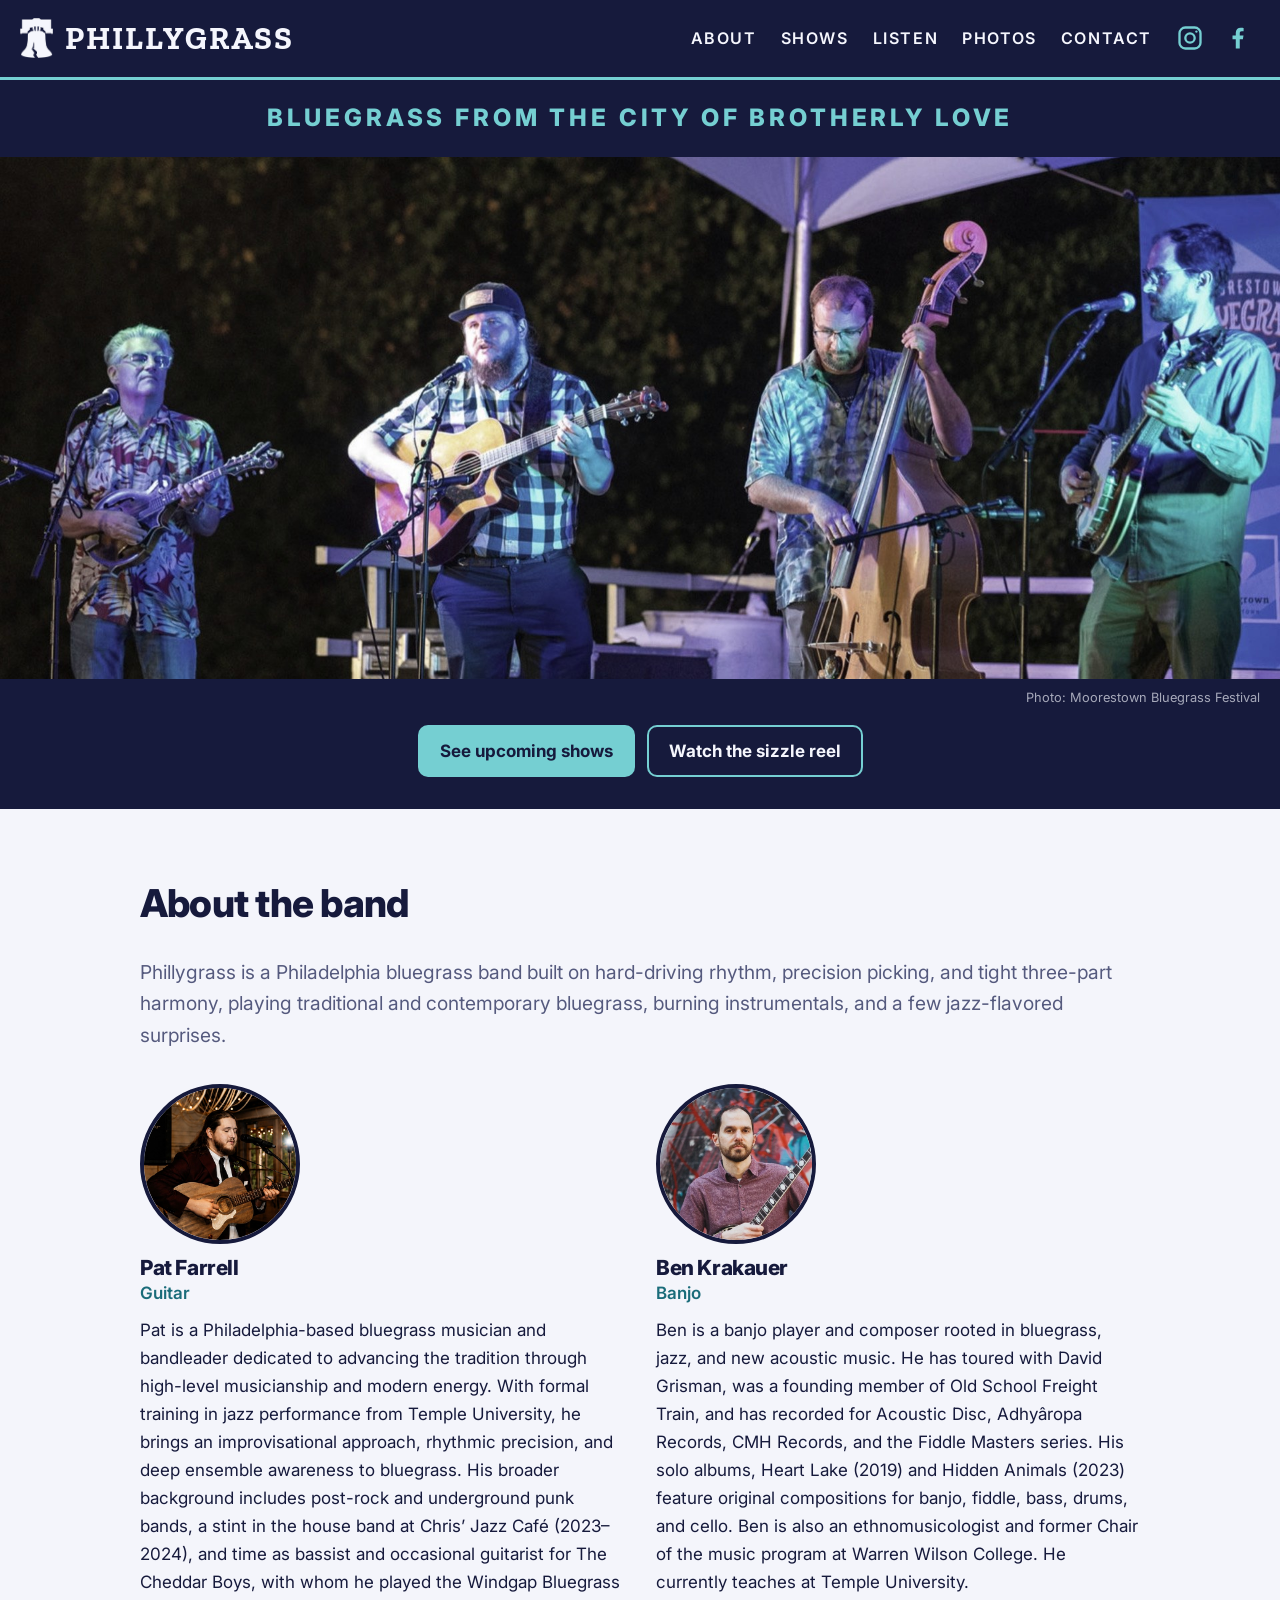
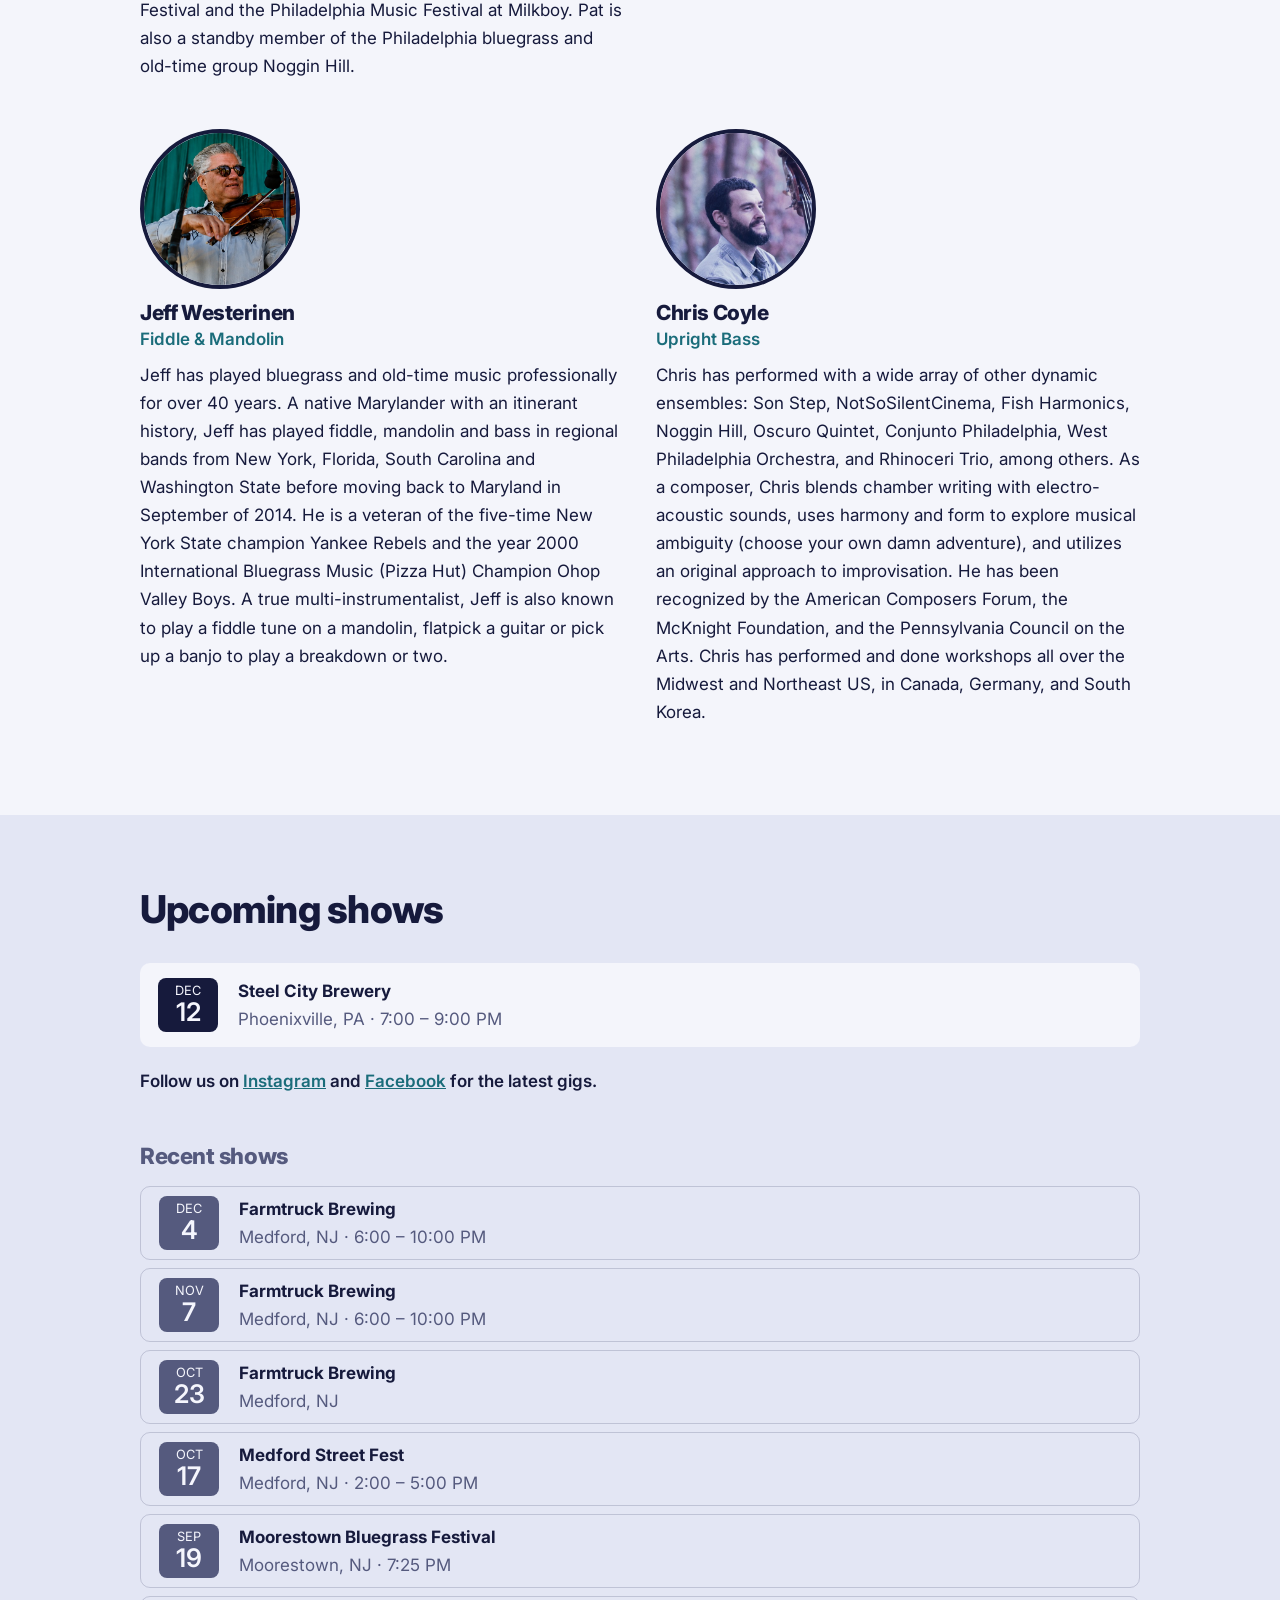
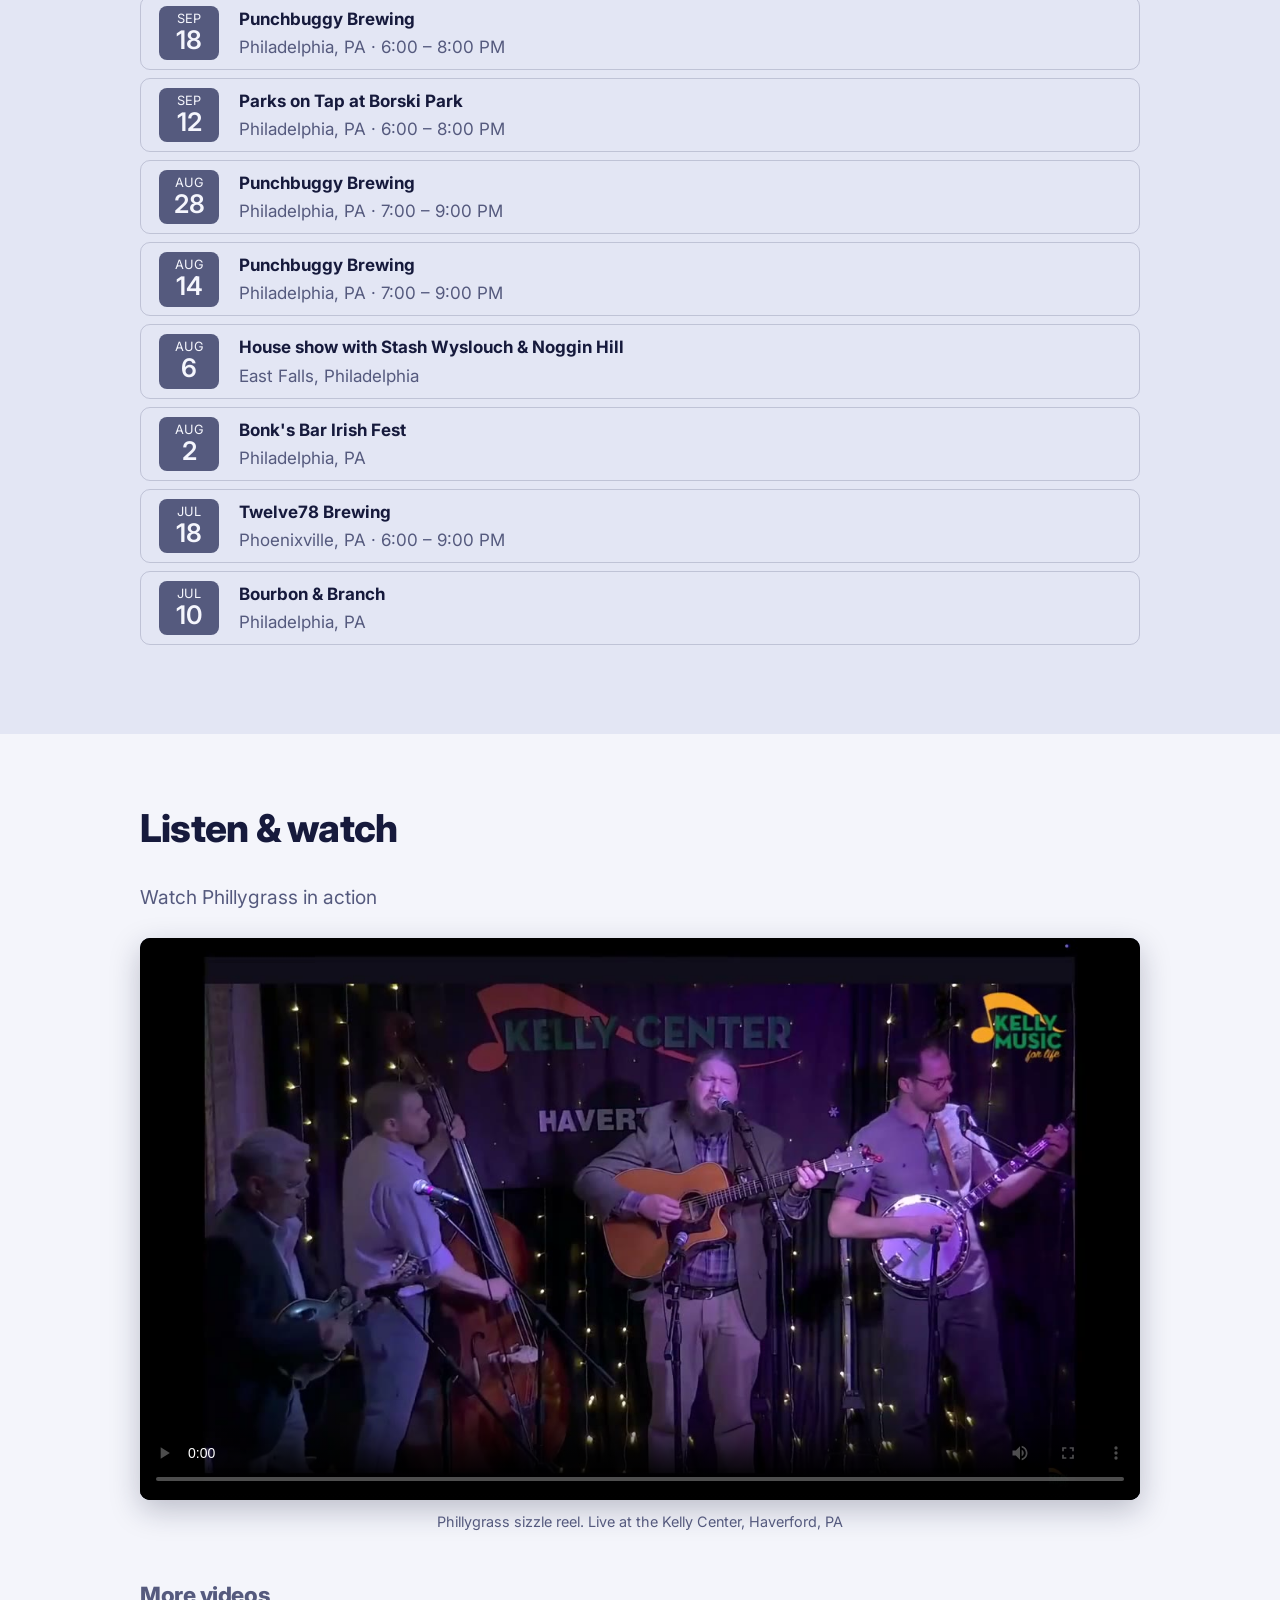
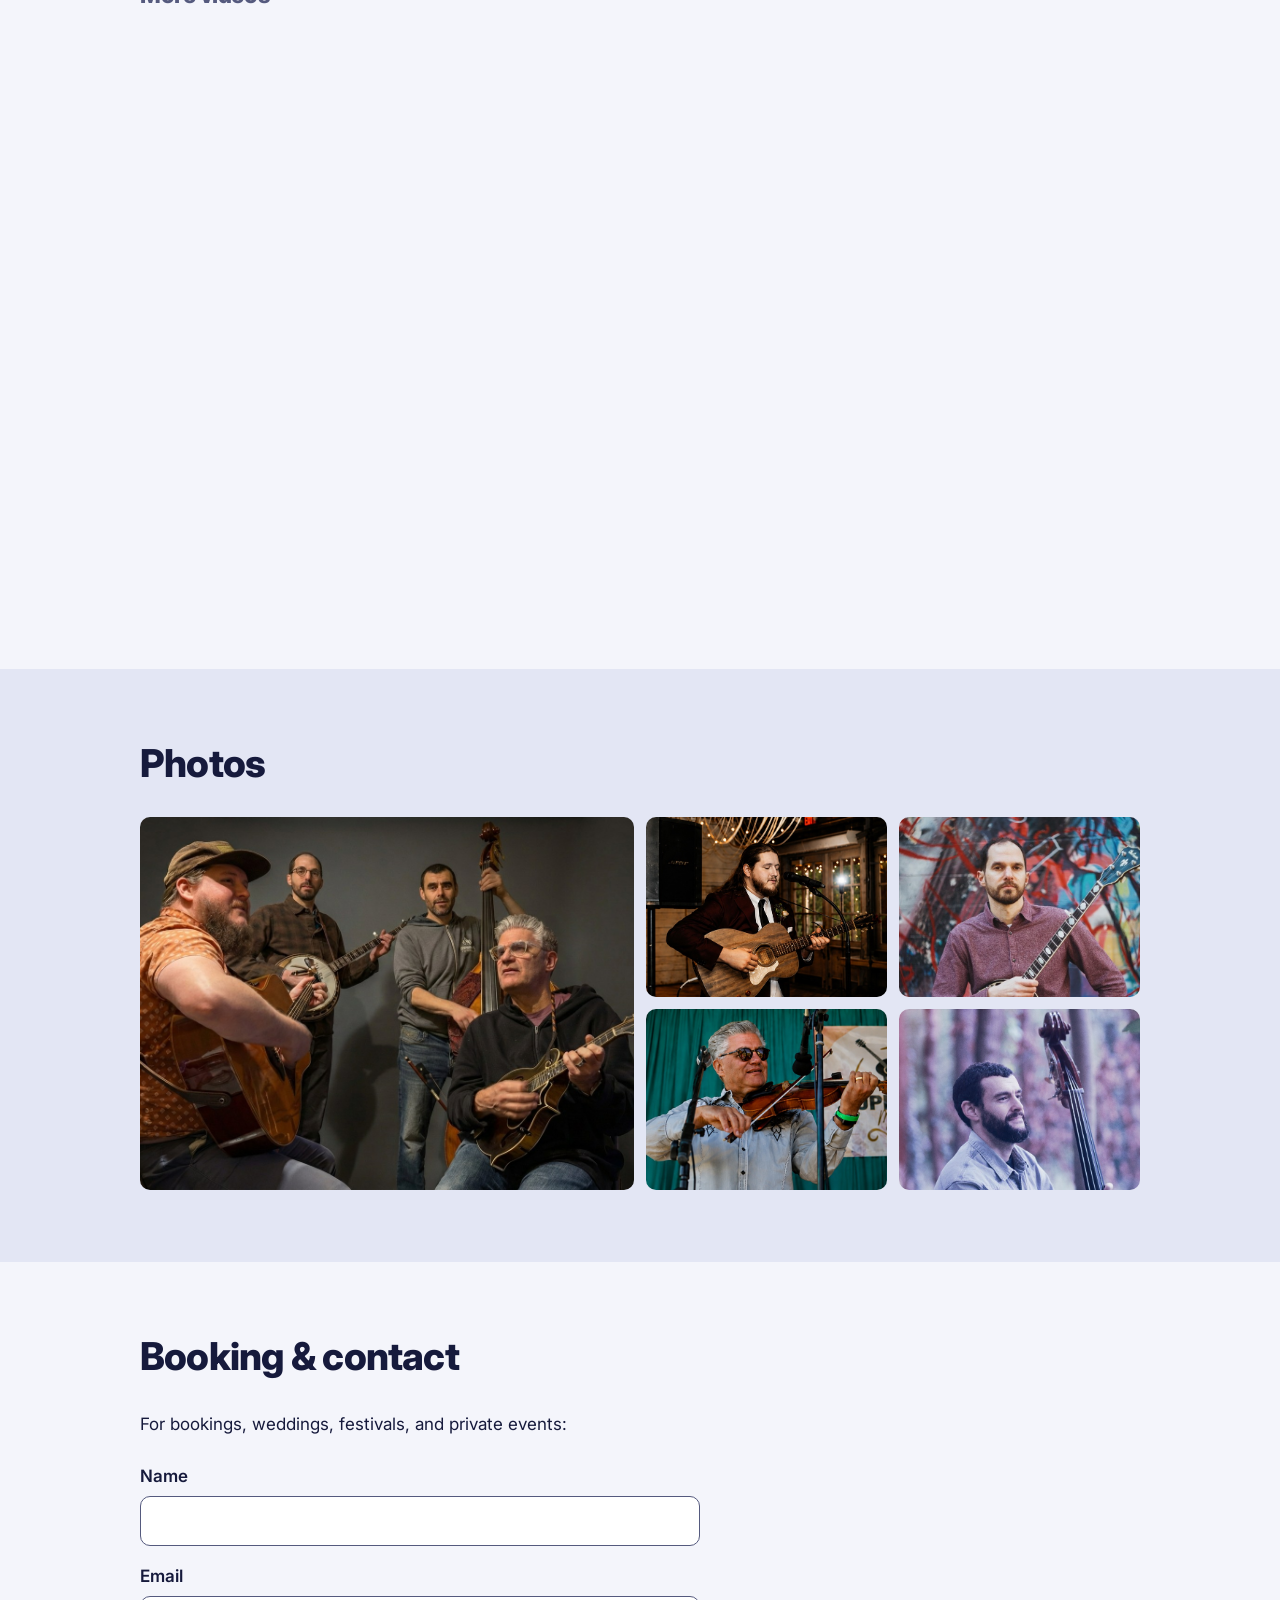
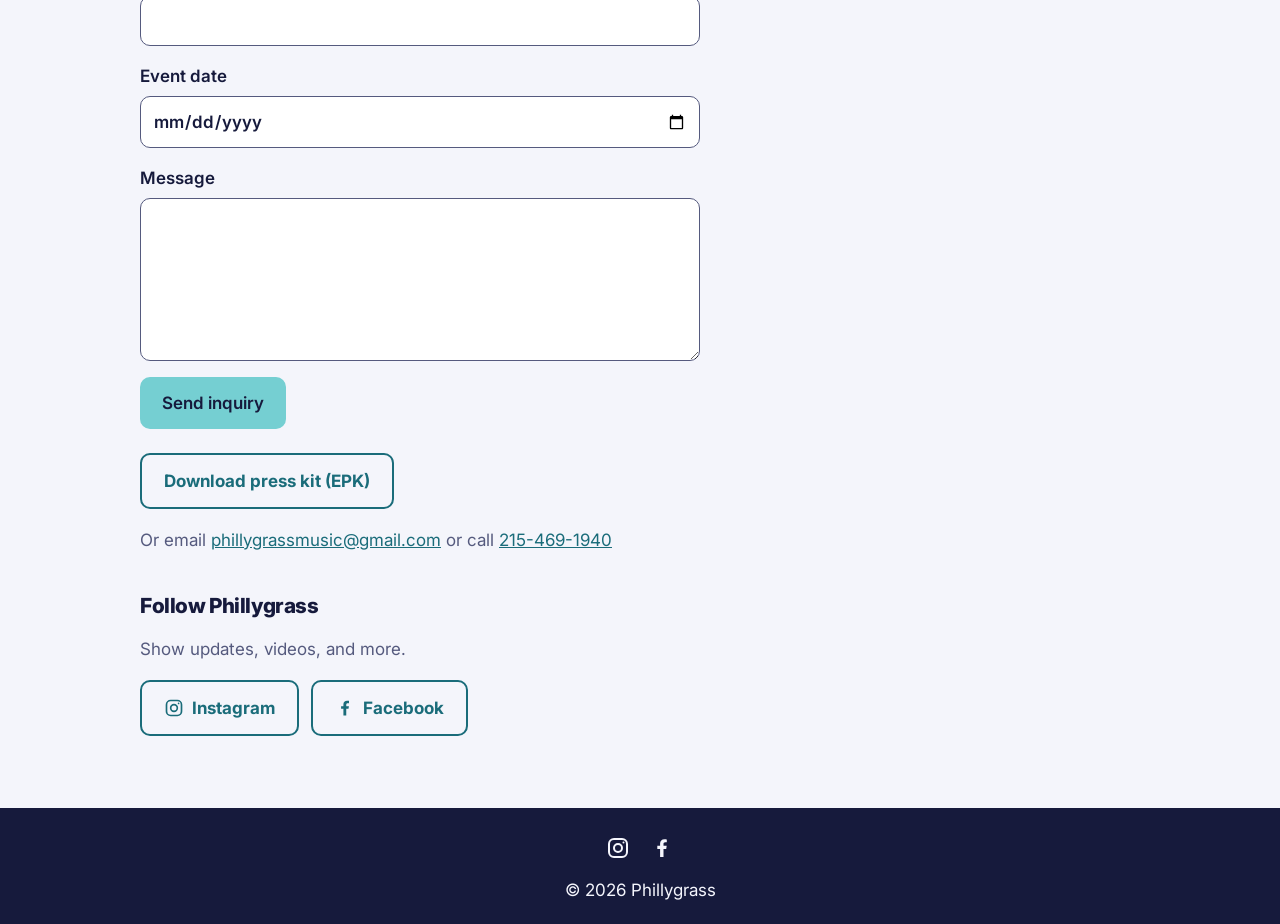
==== commit ff6c91ff: "Update bios: Ben's current role, shorten Pat's, lowercase genre names Co-Authored-By: Claude <norepl" ====
--- a/index.html
+++ b/index.html
@@ -59,19 +59,19 @@
           <img class="photo" src="images/pat-farrell.jpg" alt="Pat Farrell playing guitar" style="object-position: 38% 50%" loading="lazy">
           <h3>Pat Farrell</h3>
           <p class="role">Guitar</p>
-          <p>Pat is a Philadelphia-based Bluegrass musician and bandleader dedicated to advancing the tradition through high level musicianship and modern energy. With formal training in Jazz Performance from Temple University, Farrell brings an improvisational approach, rhythmic precision, and deep ensemble awareness to Bluegrass music, grounding his work in tradition while allowing room for exploration. He is currently focusing his efforts on performing and leading his band, Phillygrass, a project rooted in Bluegrass tradition and shaped by the intensity of Philadelphia’s music scene. The band’s sound emphasizes drive, innovation, and dynamic live performance, reflecting Pat's commitment to Bluegrass as a living, evolving form. Pat's broader musical background include work in Post-Rock and underground Punk bands which adds edge to his Bluegrass playing without distracting from its core. He has also performed as part of a house band at Chris’ Jazz Café from 2023 to 2024 and for their last year performing as the bassist/occasional guitarist for the Philadelphia based band The Cheddar Boys, which he performed alongside at the Windgap Bluegrass Festival and Philadelphia Music Festival at Milkboy. Farrell is also a standby member for the Philadelphia based Bluegrass and Oldtime group, Noggin Hill.</p>
+          <p>Pat is a Philadelphia-based bluegrass musician and bandleader dedicated to advancing the tradition through high-level musicianship and modern energy. With formal training in jazz performance from Temple University, he brings an improvisational approach, rhythmic precision, and deep ensemble awareness to bluegrass. His broader background includes post-rock and underground punk bands, a stint in the house band at Chris’ Jazz Café (2023–2024), and time as bassist and occasional guitarist for The Cheddar Boys, with whom he played the Windgap Bluegrass Festival and the Philadelphia Music Festival at Milkboy. Pat is also a standby member of the Philadelphia bluegrass and old-time group Noggin Hill.</p>
         </article>
         <article class="member">
           <img class="photo" src="images/ben-krakauer.jpg" alt="Ben Krakauer with his banjo" style="object-position: 27% 50%" loading="lazy">
           <h3>Ben Krakauer</h3>
           <p class="role">Banjo</p>
-          <p>Ben is a banjo player and composer rooted in bluegrass, jazz, and new acoustic music. He has toured with David Grisman, was a founding member of Old School Freight Train, and has recorded for Acoustic Disc, Adhyâropa Records, CMH Records, and the Fiddle Masters series. His solo albums, Heart Lake (2019) and Hidden Animals (2023) feature original compositions for banjo, fiddle, bass, drums, and cello. Ben is also an ethnomusicologist and Assistant Professor of Music and Chair of the music department at Warren Wilson College.</p>
+          <p>Ben is a banjo player and composer rooted in bluegrass, jazz, and new acoustic music. He has toured with David Grisman, was a founding member of Old School Freight Train, and has recorded for Acoustic Disc, Adhyâropa Records, CMH Records, and the Fiddle Masters series. His solo albums, Heart Lake (2019) and Hidden Animals (2023) feature original compositions for banjo, fiddle, bass, drums, and cello. Ben is also an ethnomusicologist and former Chair of the music program at Warren Wilson College. He currently teaches at Temple University.</p>
         </article>
         <article class="member">
           <img class="photo" src="images/jeff-westerinen.jpg" alt="Jeff Westerinen playing fiddle" style="object-position: 5% 50%" loading="lazy">
           <h3>Jeff Westerinen</h3>
           <p class="role">Fiddle &amp; Mandolin</p>
-          <p>Jeff has played Bluegrass and Old Time music professionally for over 40 years. A native Marylander with an itinerant history, Jeff has played fiddle, mandolin and bass in regional bands from New York, Florida, South Carolina and Washington State before moving back to Maryland in September of 2014. He is a veteran of the five-time New York State champion Yankee Rebels and the year 2000 International Bluegrass Music (Pizza Hut) Champion Ohop Valley Boys. A true multi-instrumentalist, Jeff is also known to play a fiddle tune on a mandolin, flatpick a guitar or pick up a banjo to play a breakdown or two.</p>
+          <p>Jeff has played bluegrass and old-time music professionally for over 40 years. A native Marylander with an itinerant history, Jeff has played fiddle, mandolin and bass in regional bands from New York, Florida, South Carolina and Washington State before moving back to Maryland in September of 2014. He is a veteran of the five-time New York State champion Yankee Rebels and the year 2000 International Bluegrass Music (Pizza Hut) Champion Ohop Valley Boys. A true multi-instrumentalist, Jeff is also known to play a fiddle tune on a mandolin, flatpick a guitar or pick up a banjo to play a breakdown or two.</p>
         </article>
         <article class="member">
           <img class="photo" src="images/chris-coyle.jpg" alt="Chris Coyle with his upright bass" style="object-position: 0% 50%" loading="lazy">
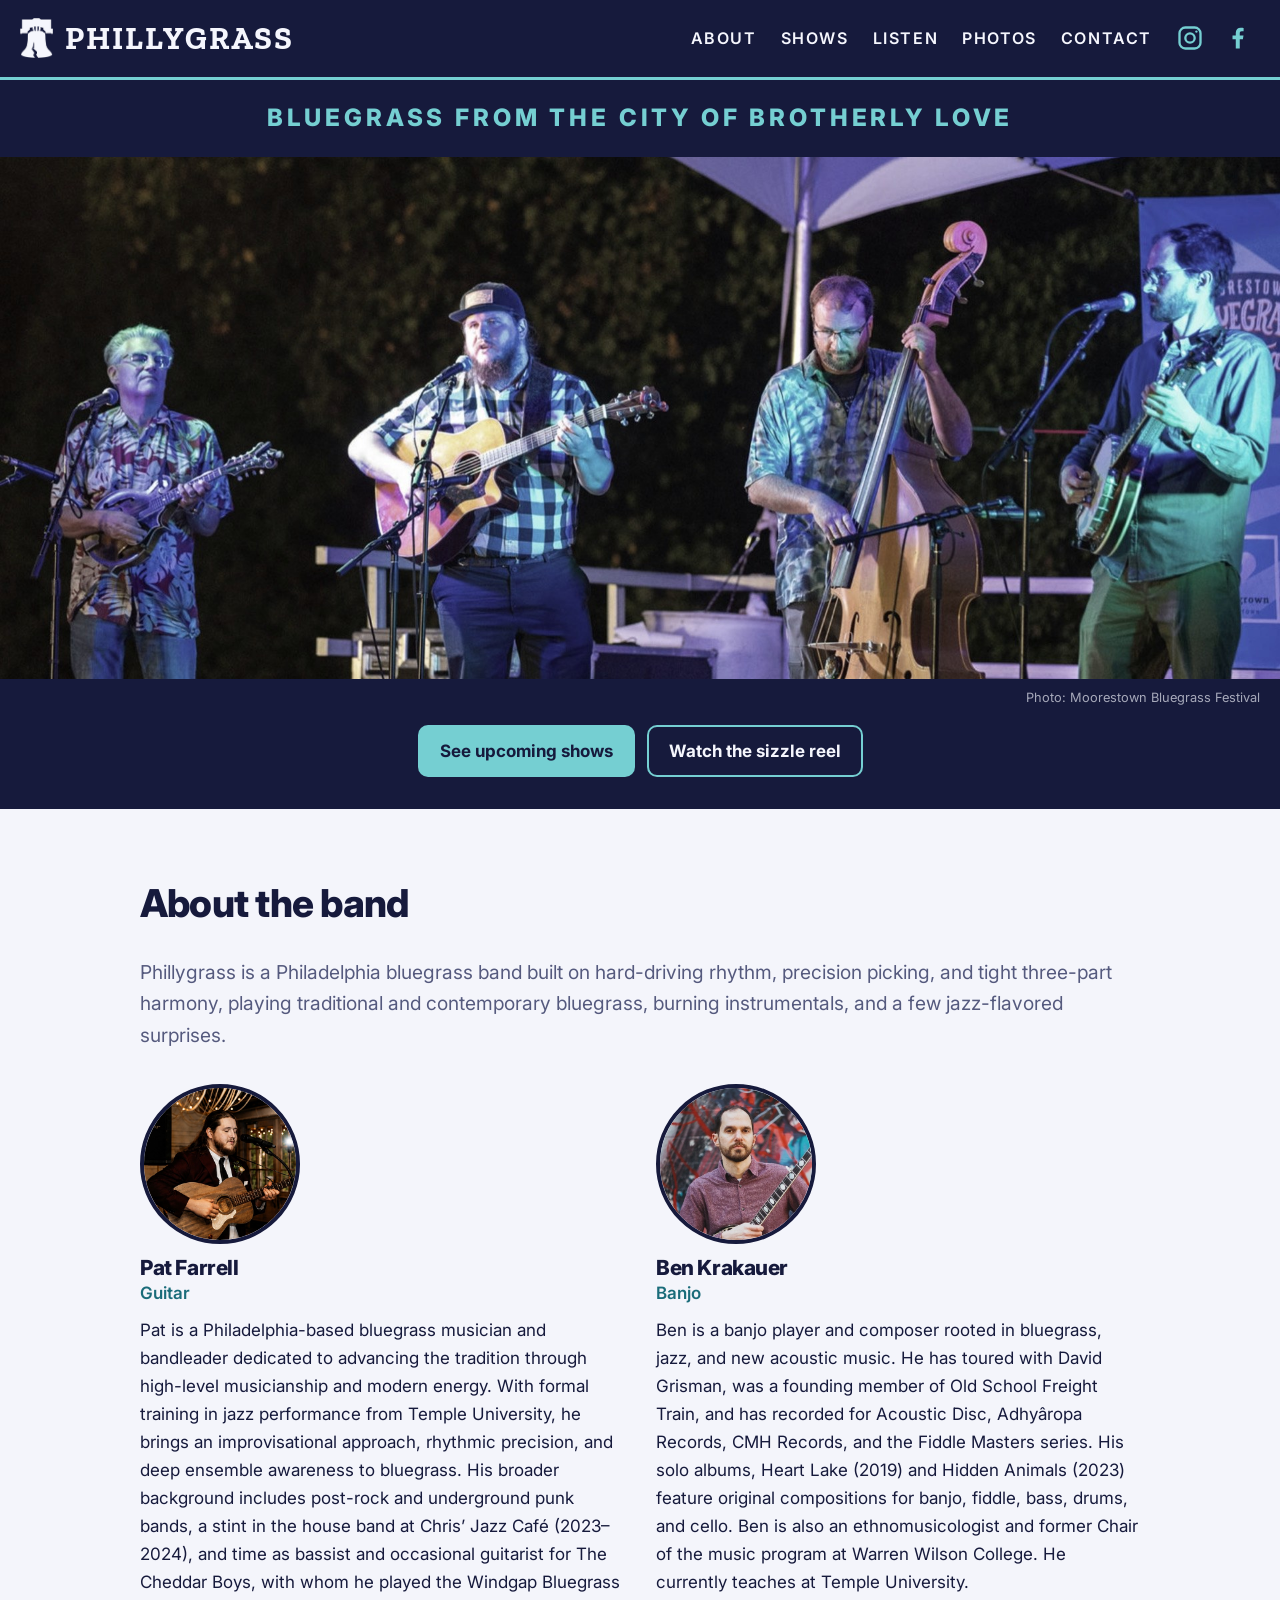
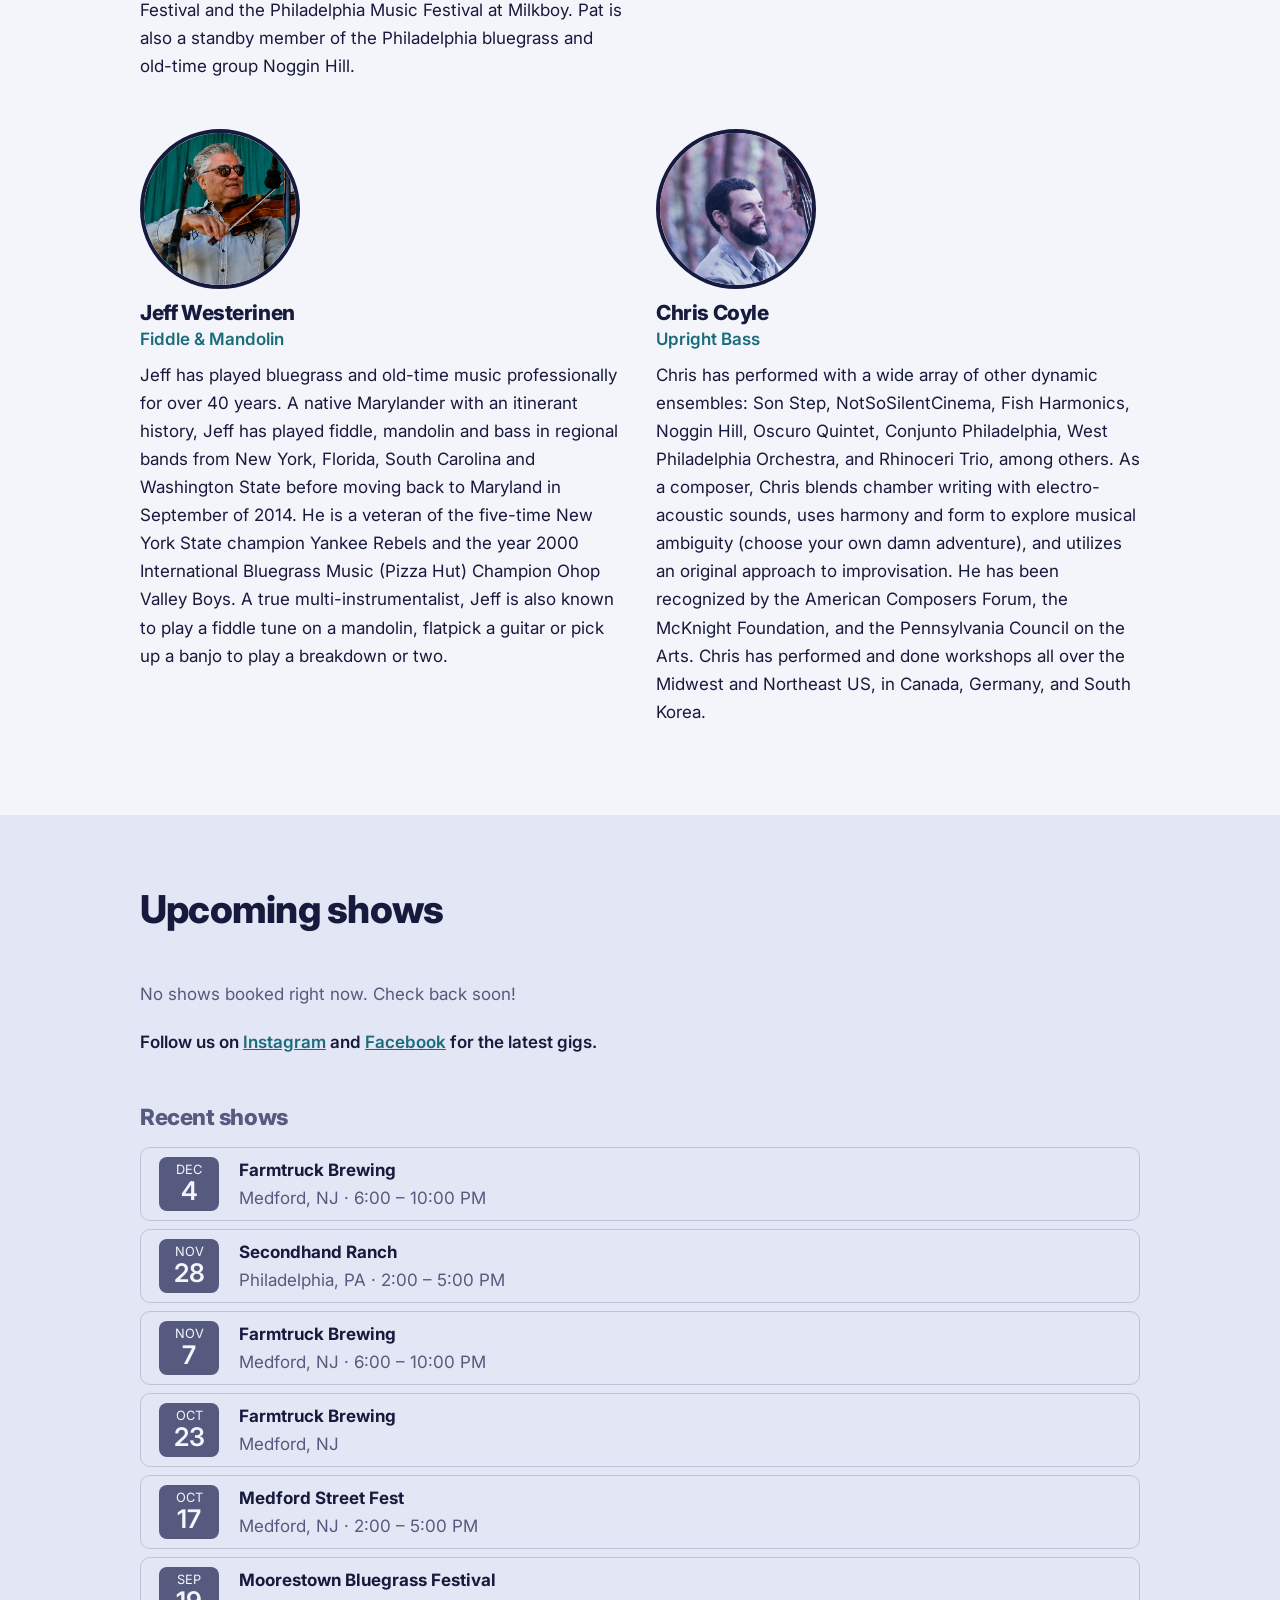
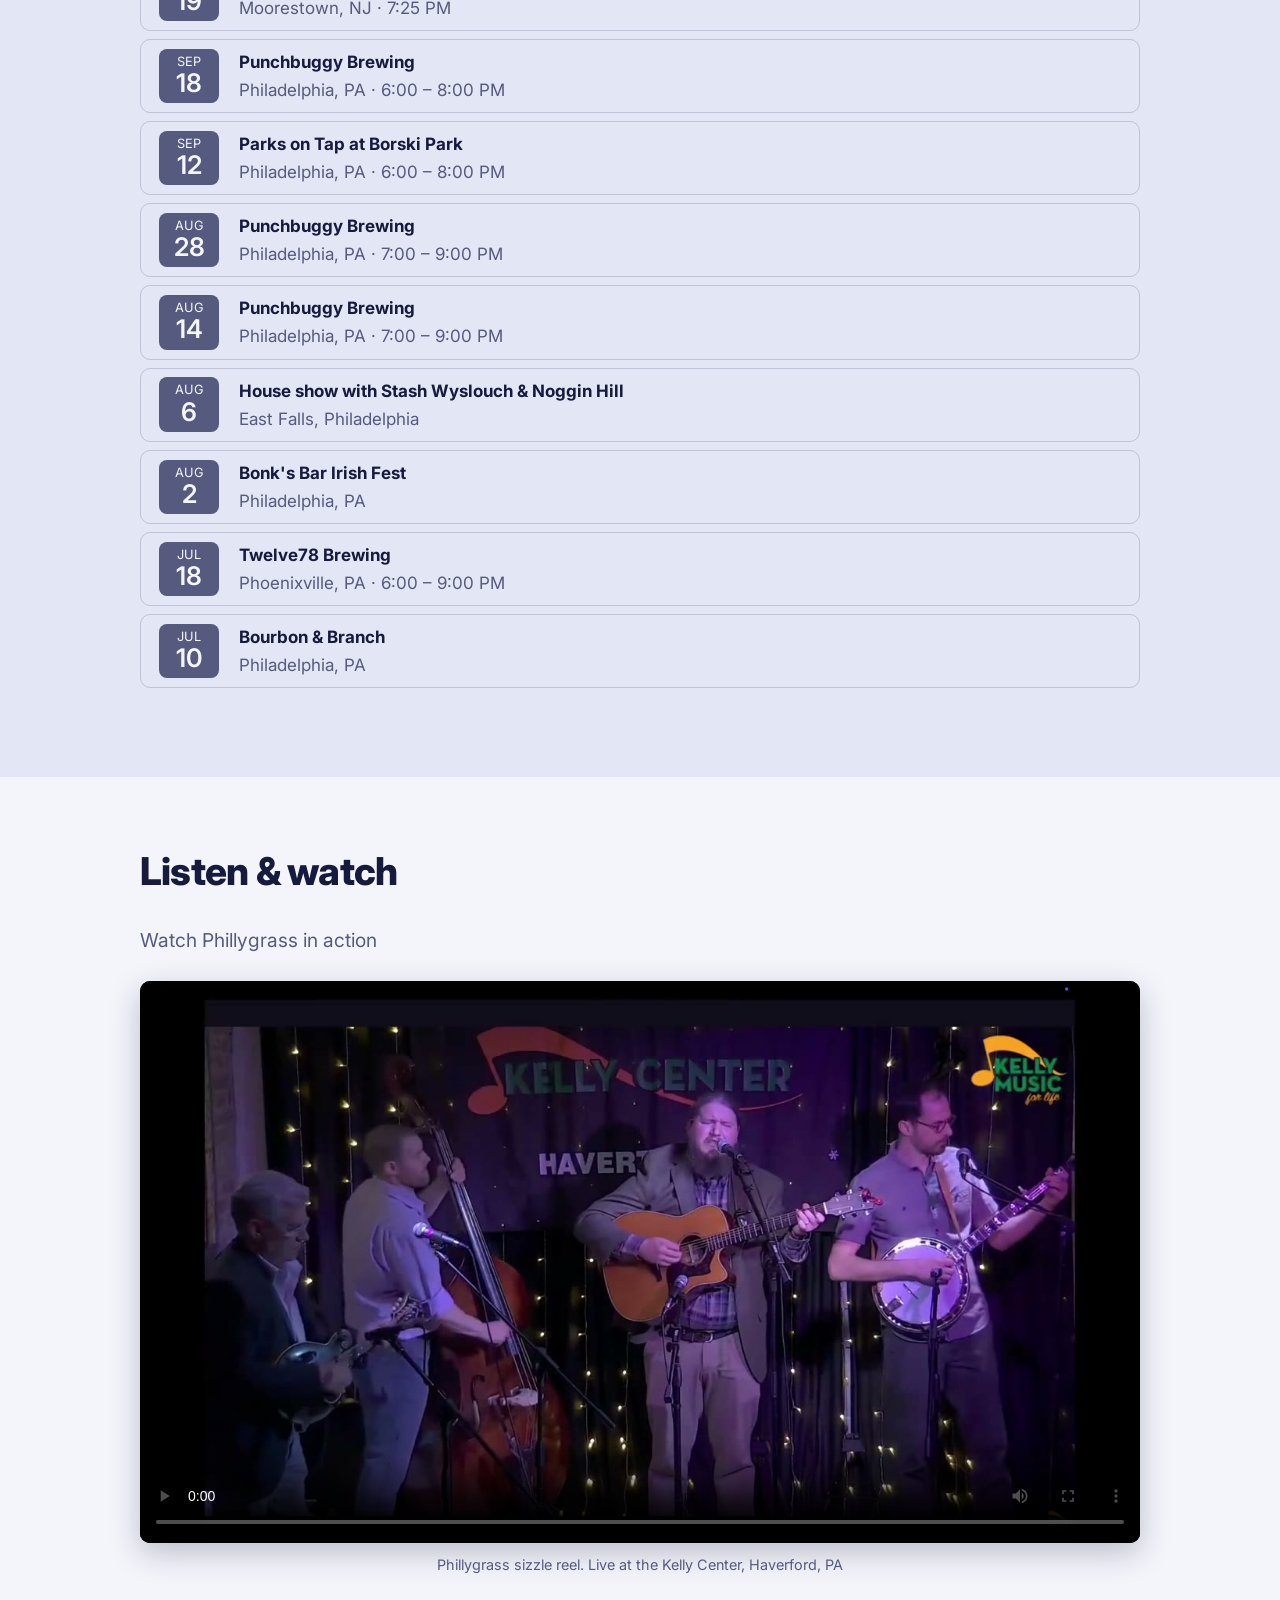
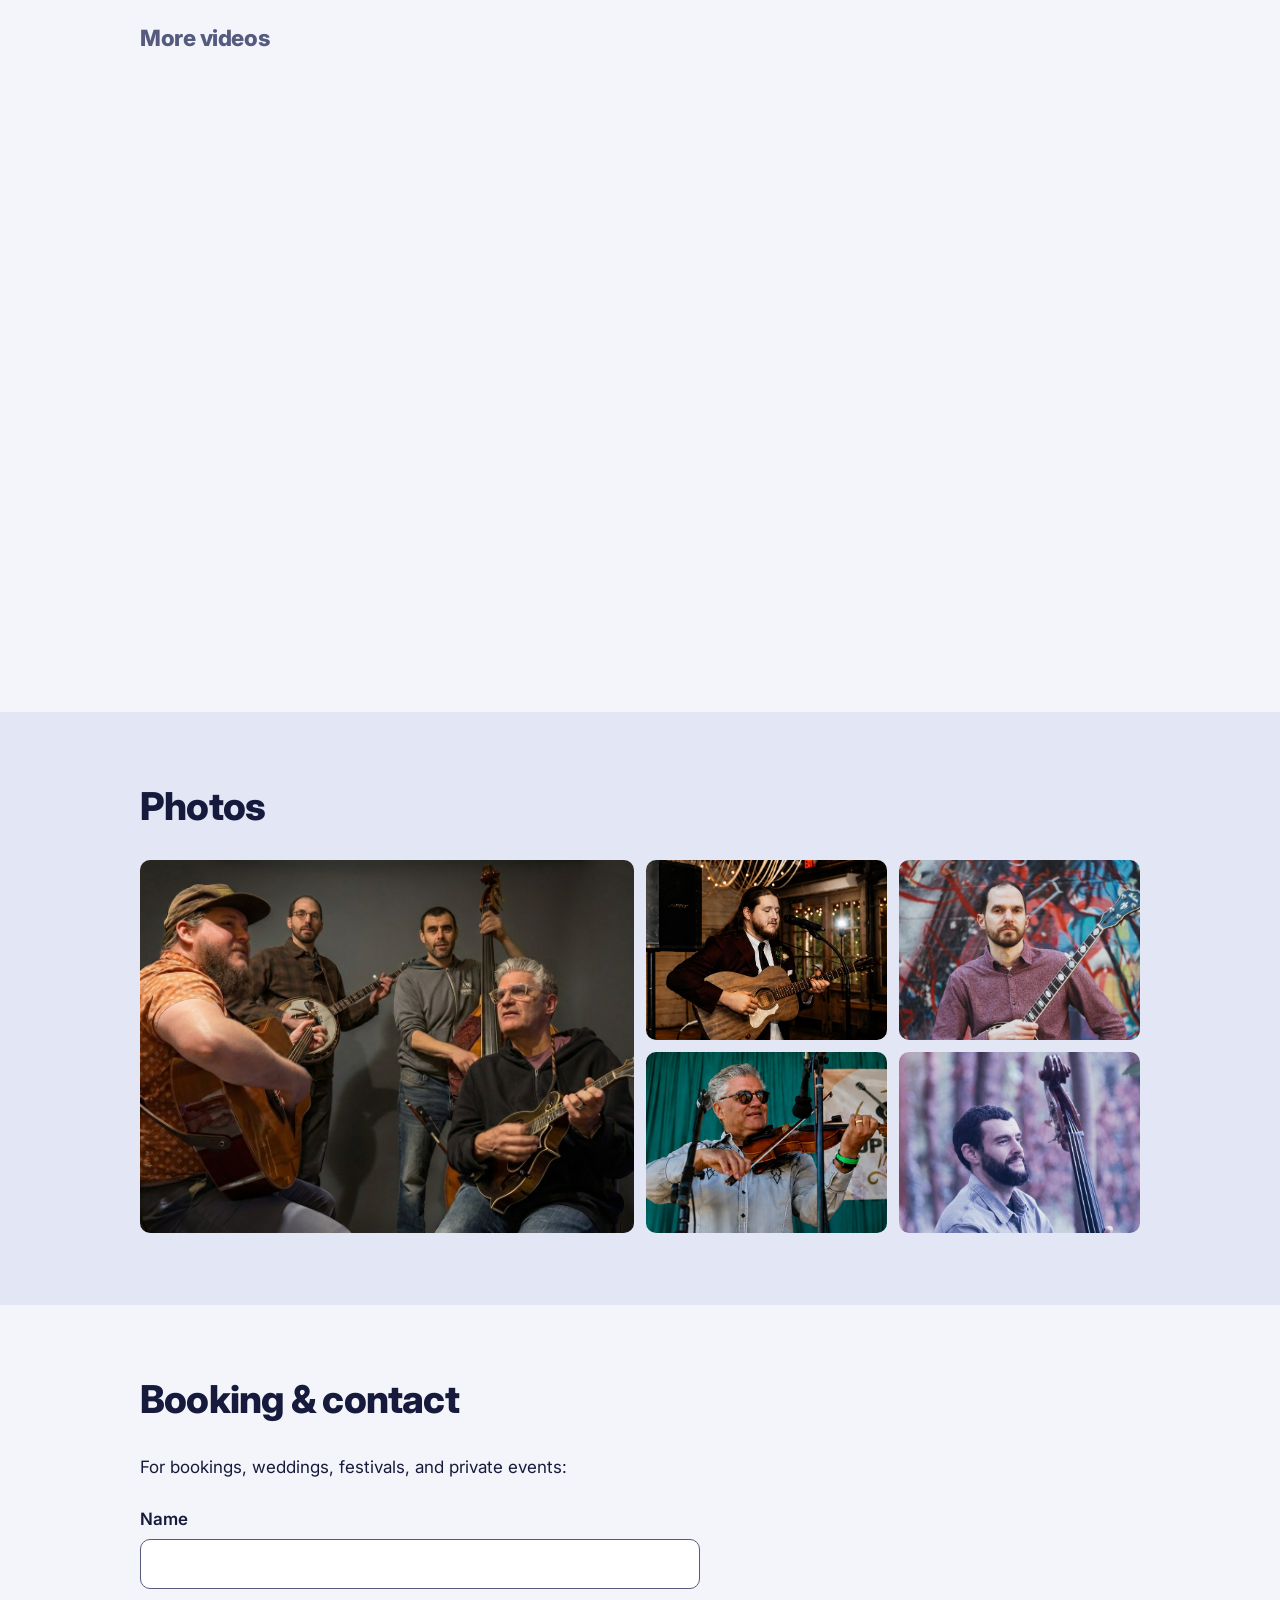
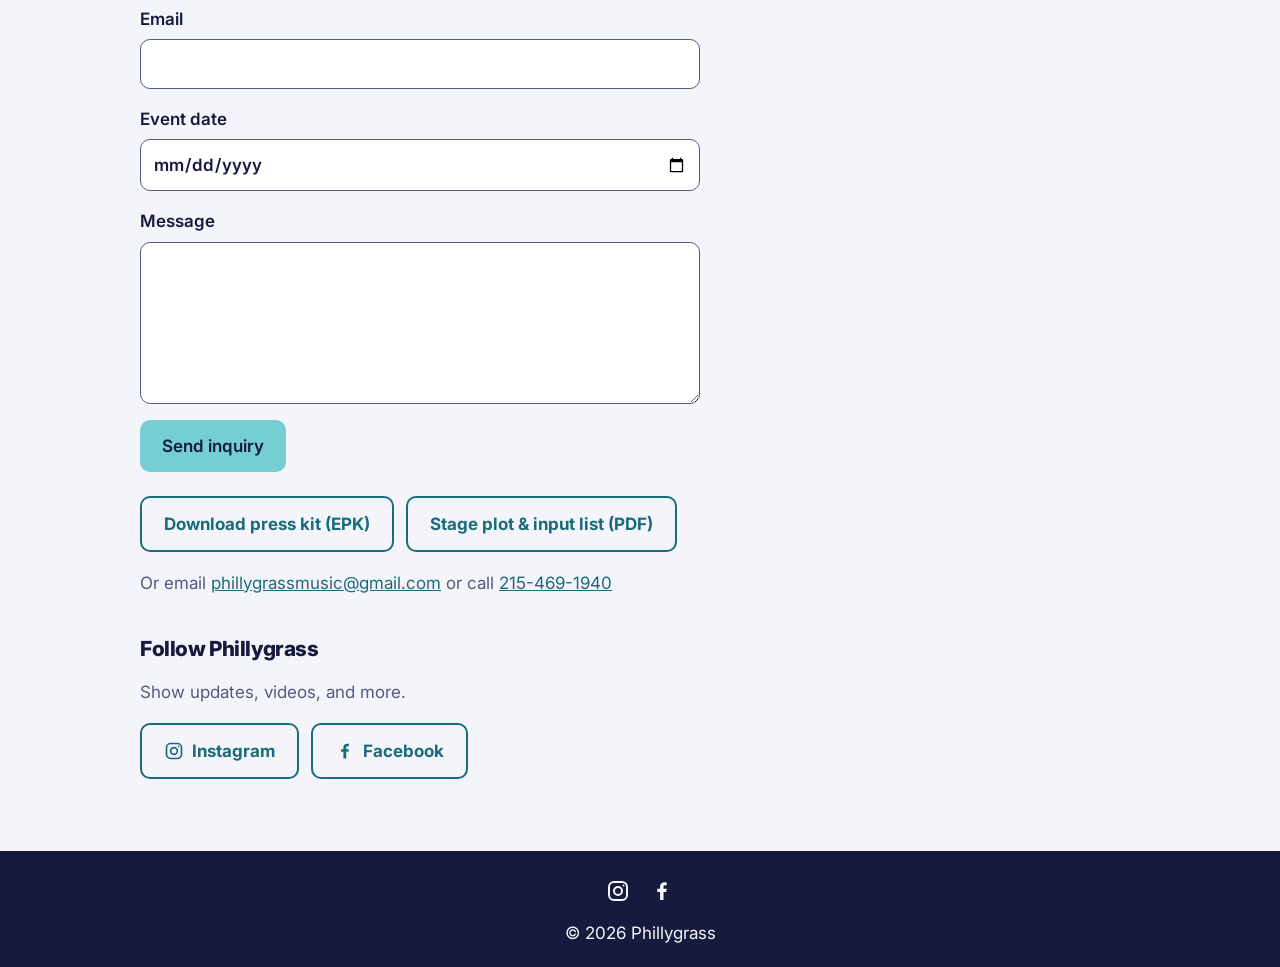
==== commit 69f0aaef: "Add stage plot PDF and link it in the contact section Co-Authored-By: Claude <noreply@anthropic.com>" ====
--- a/index.html
+++ b/index.html
@@ -154,7 +154,10 @@
         <button class="button" type="submit">Send inquiry</button>
       </form>
       <!-- TODO: put the real EPK PDF at epk/phillygrass-epk.pdf -->
-      <p><a class="button outline" href="epk/phillygrass-epk.pdf" download>Download press kit (EPK)</a></p>
+      <div class="social-buttons">
+        <a class="button outline" href="epk/phillygrass-epk.pdf" download>Download press kit (EPK)</a>
+        <a class="button outline" href="epk/phillygrass-stage-plot.pdf" target="_blank" rel="noopener">Stage plot &amp; input list (PDF)</a>
+      </div>
       <p class="muted">Or email <a href="mailto:phillygrassmusic@gmail.com">phillygrassmusic@gmail.com</a> or call <a href="tel:+12154691940">215-469-1940</a></p>
       <h3 class="follow-heading">Follow Phillygrass</h3>
       <p class="muted">Show updates, videos, and more.</p>
